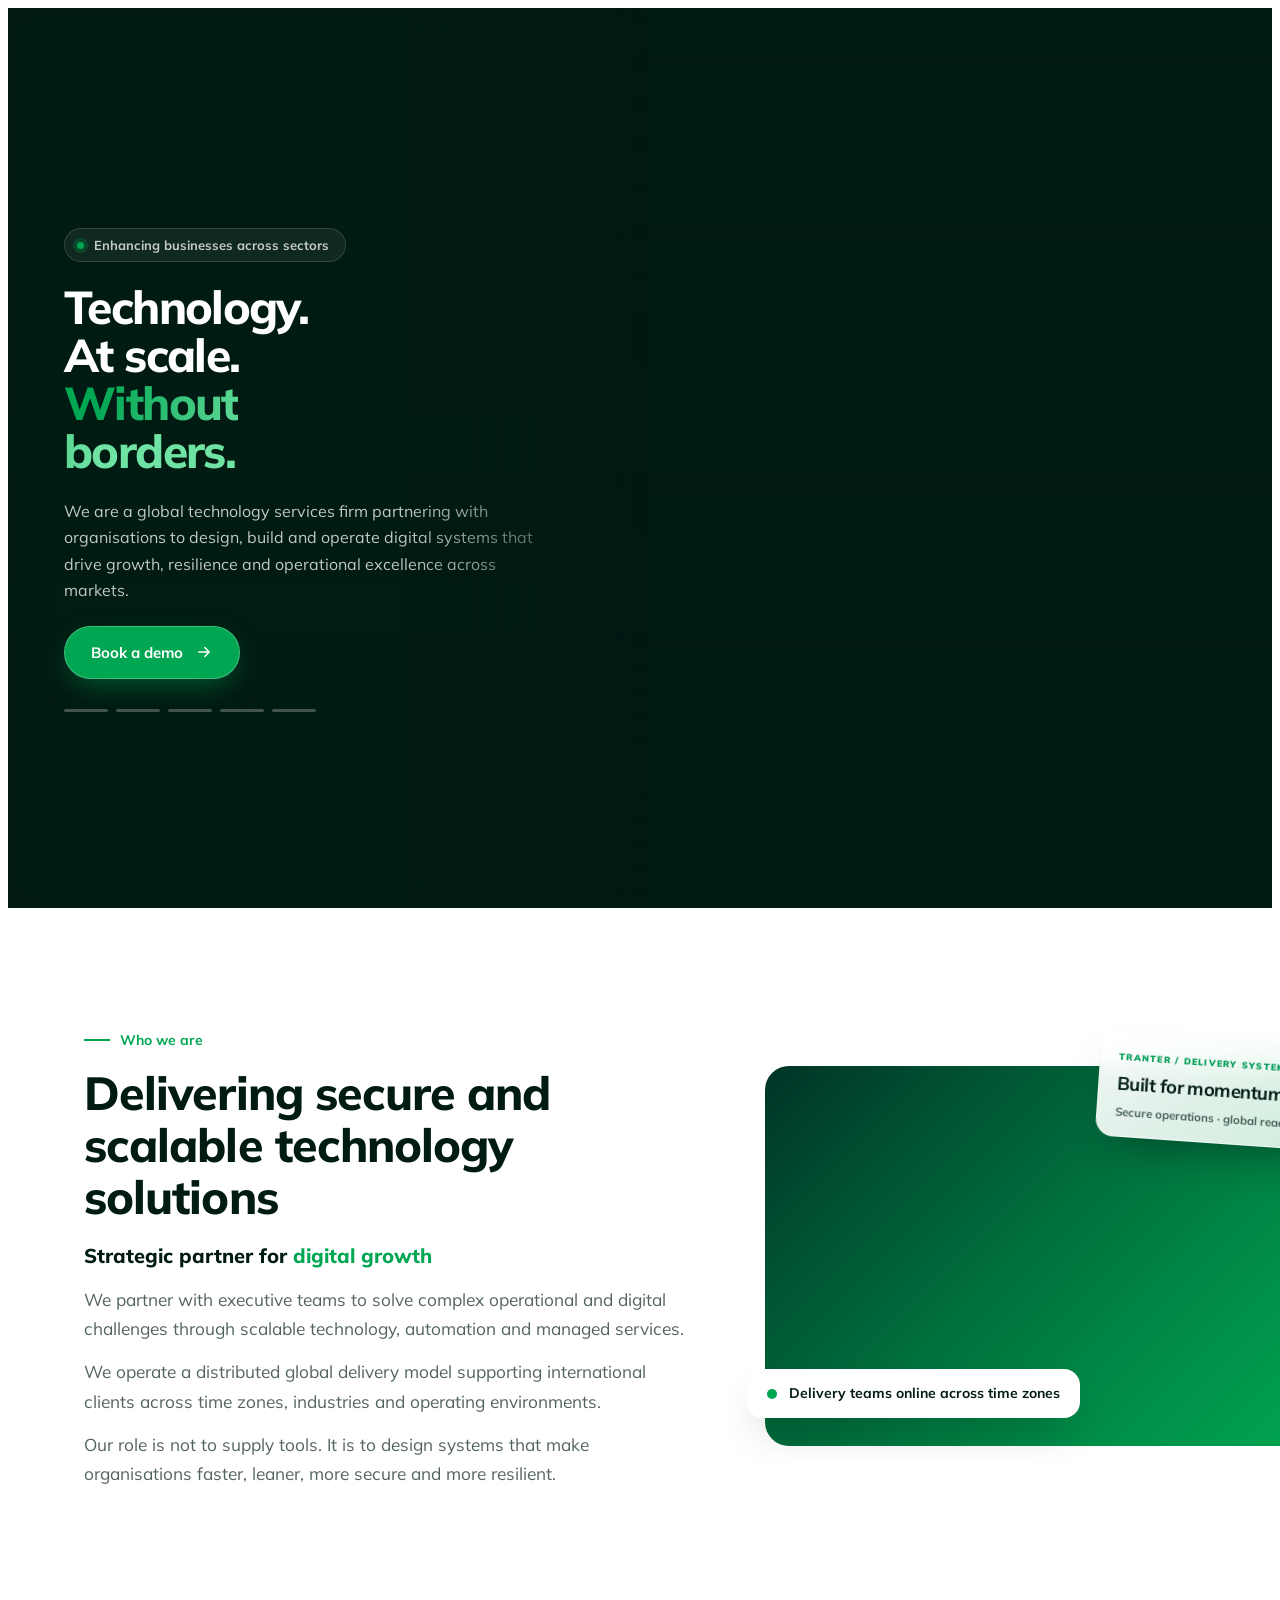
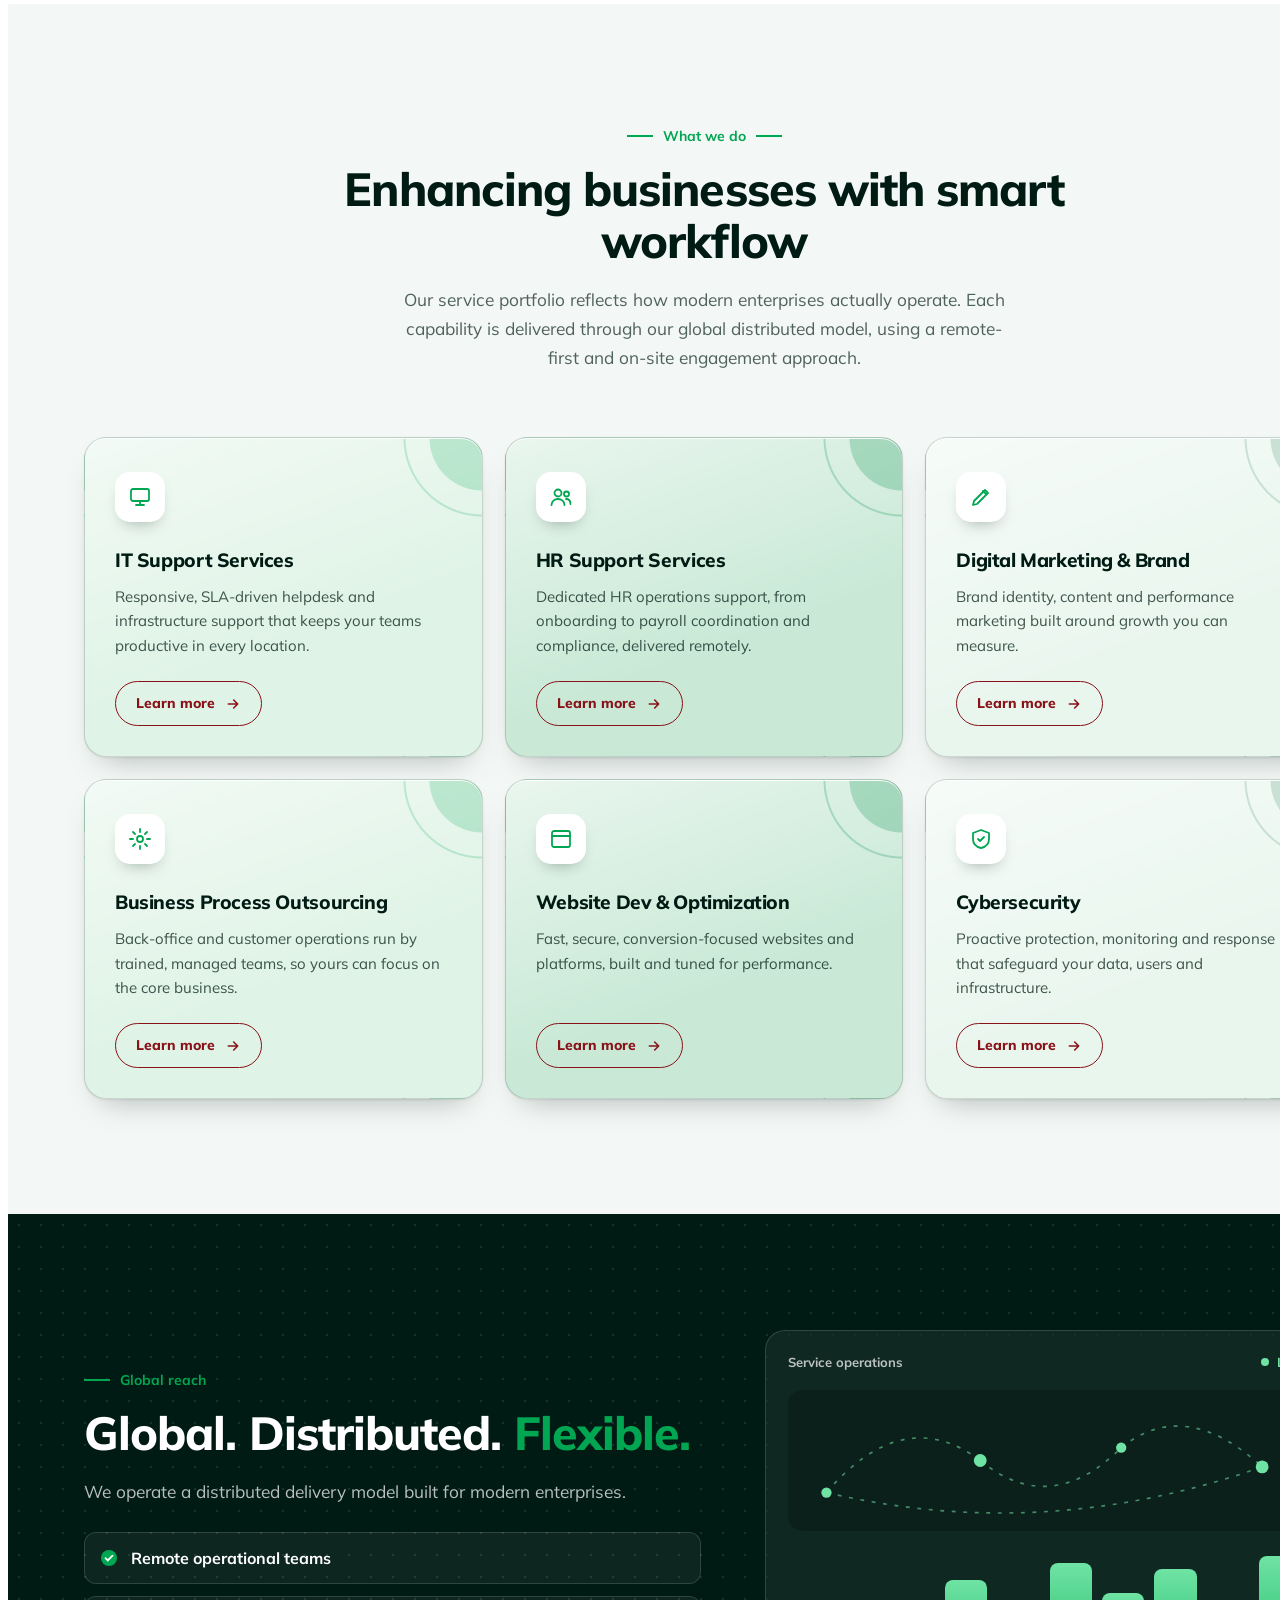
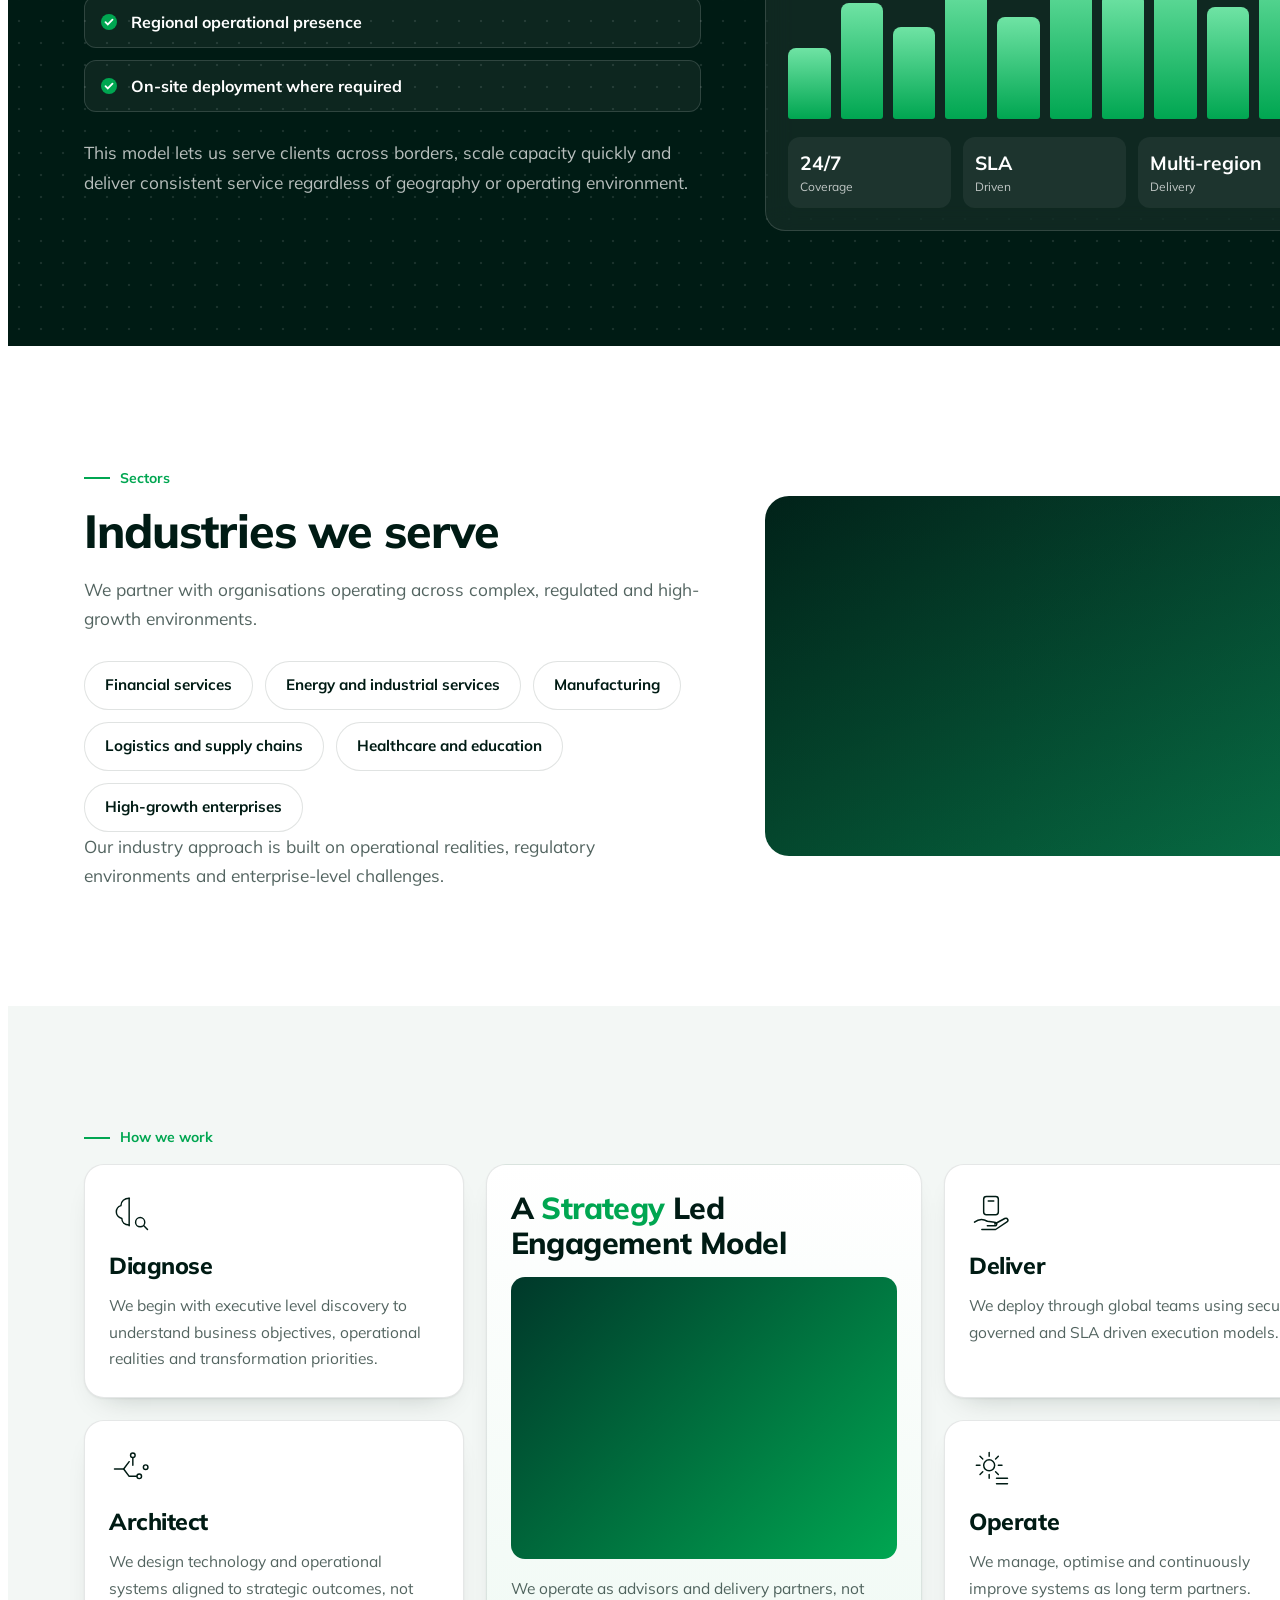
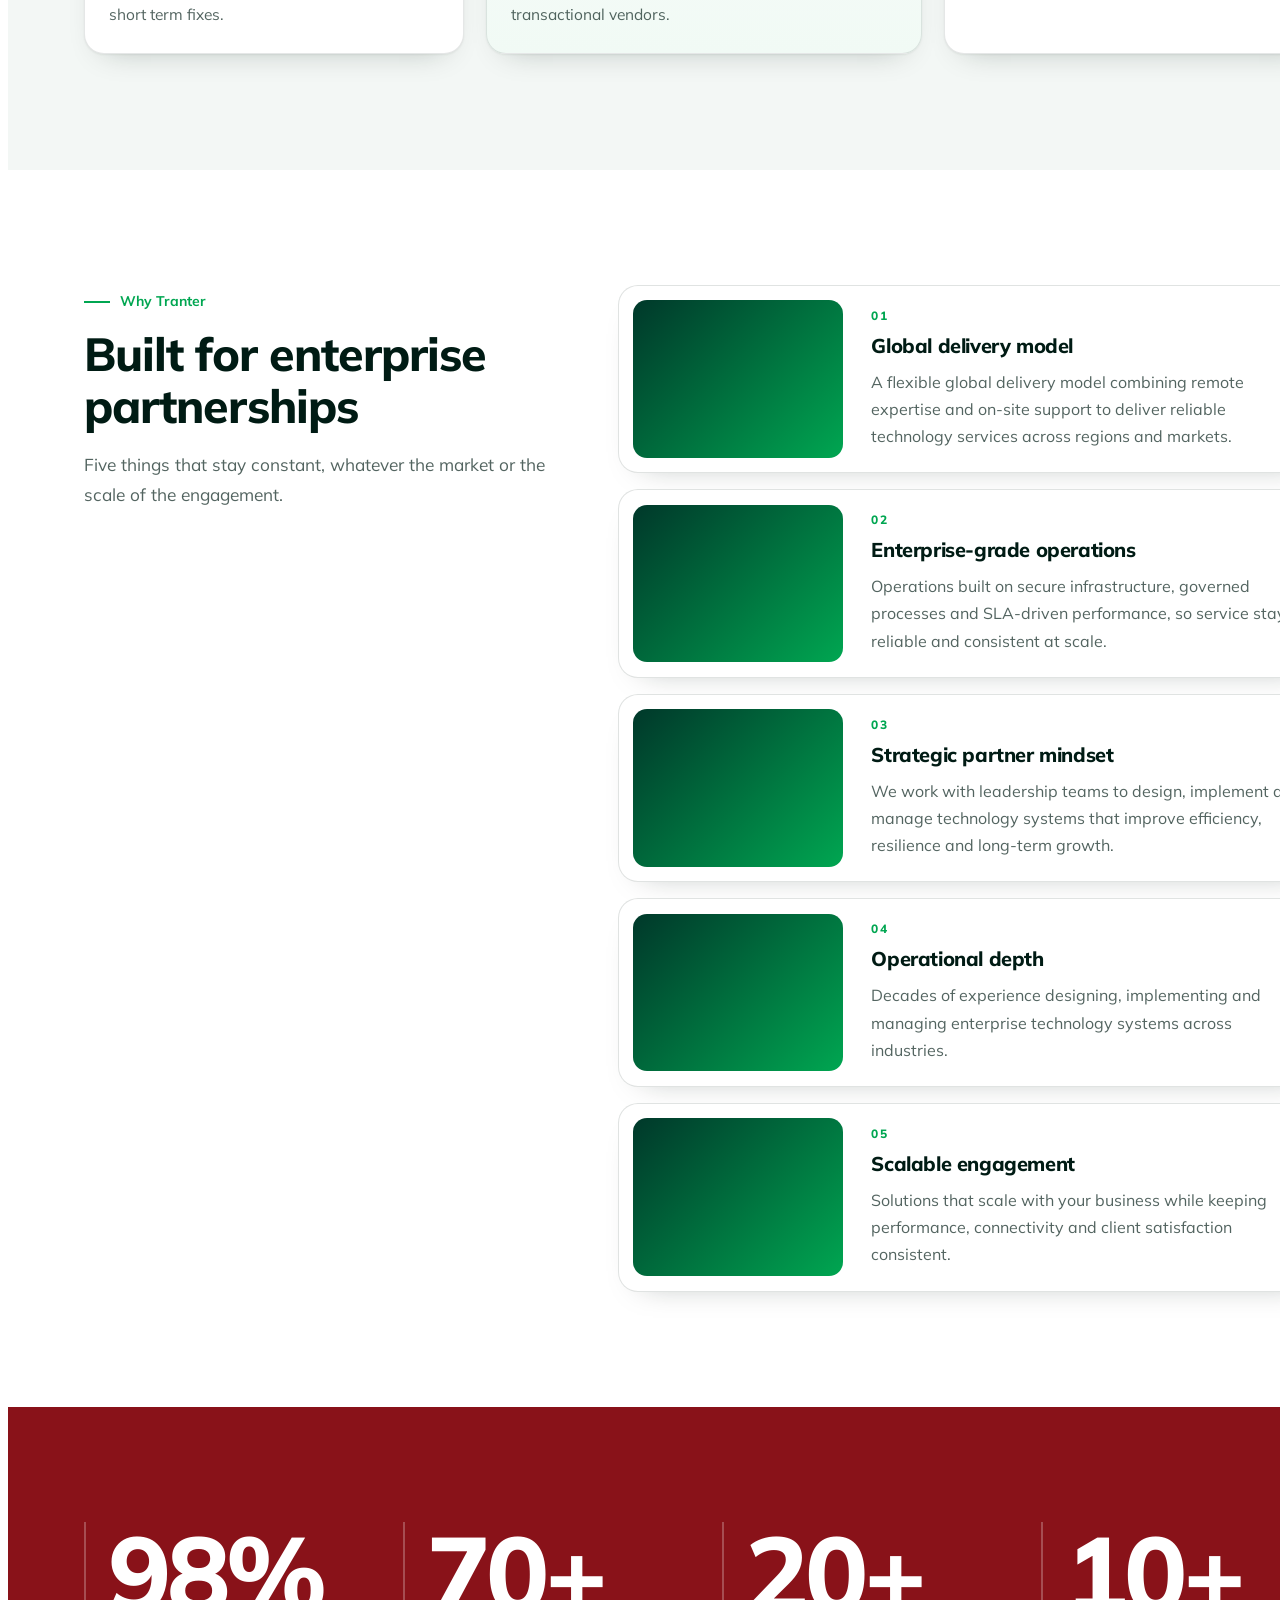
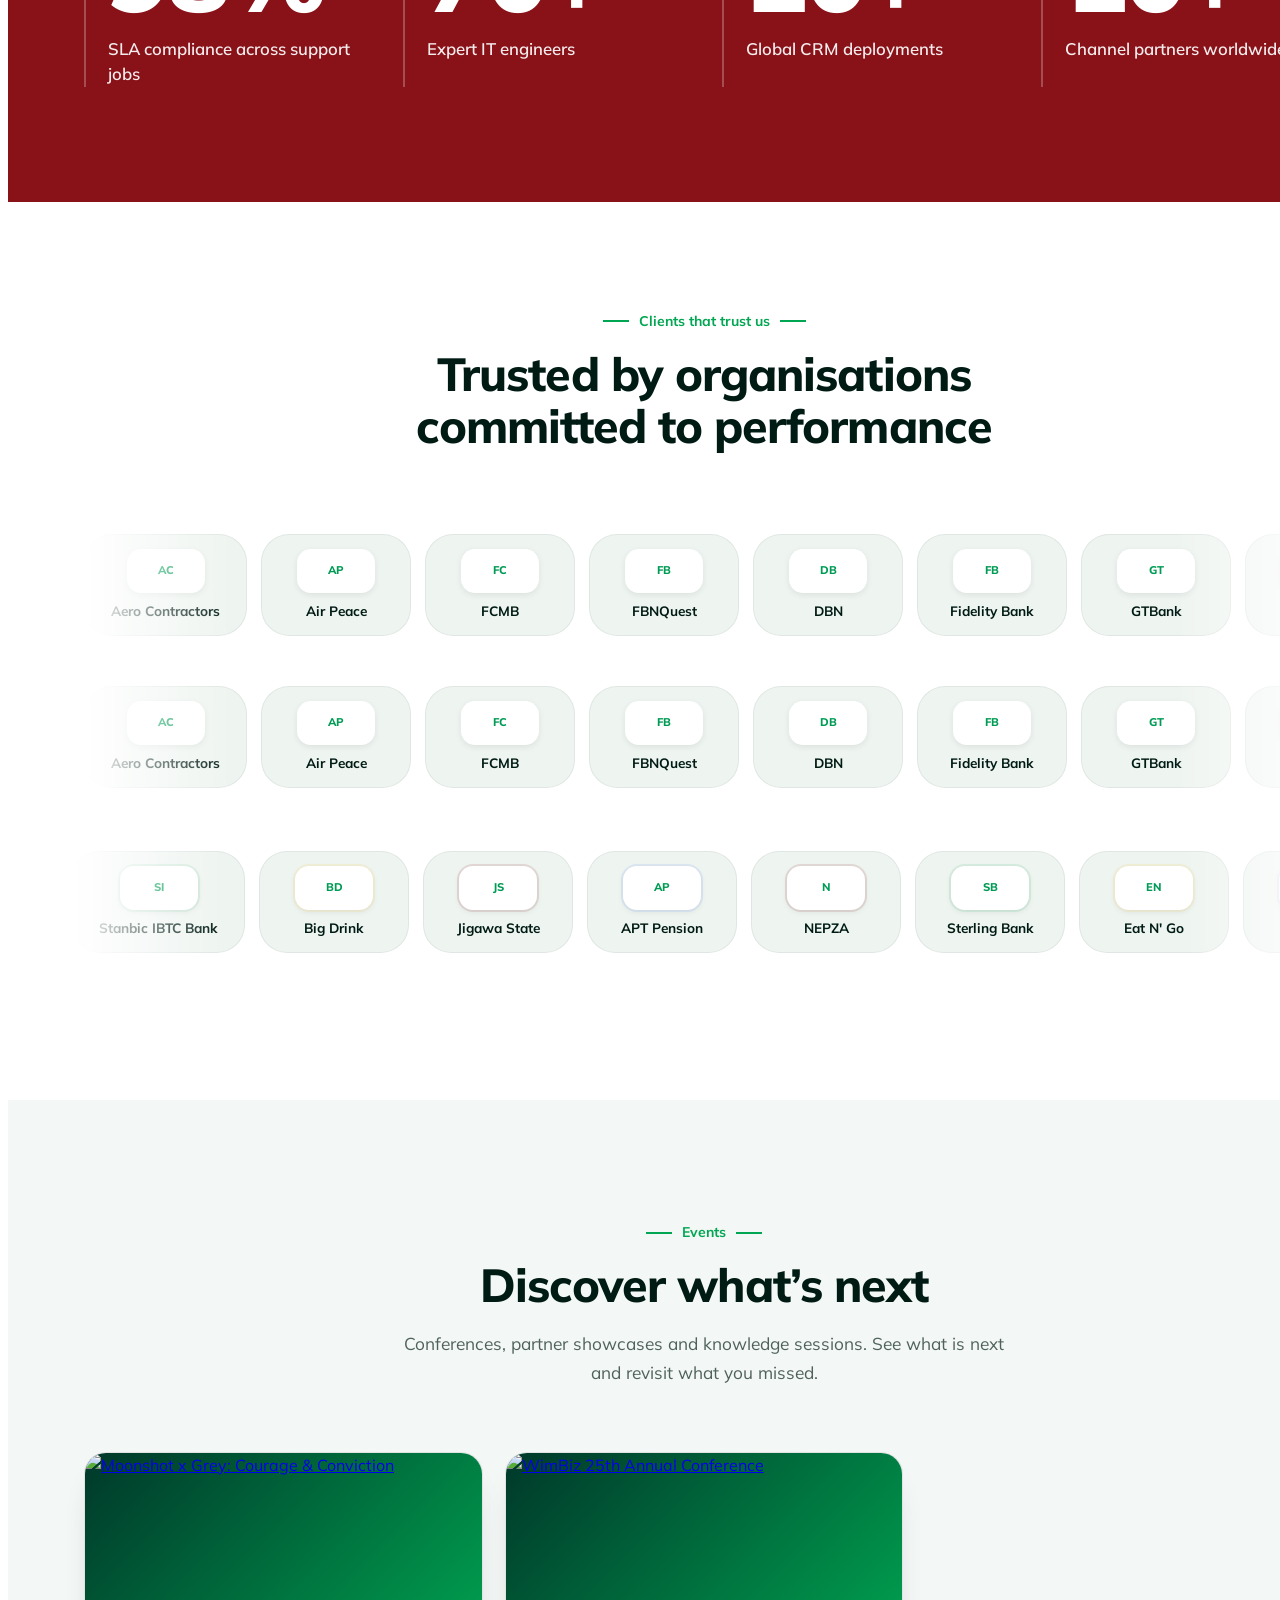
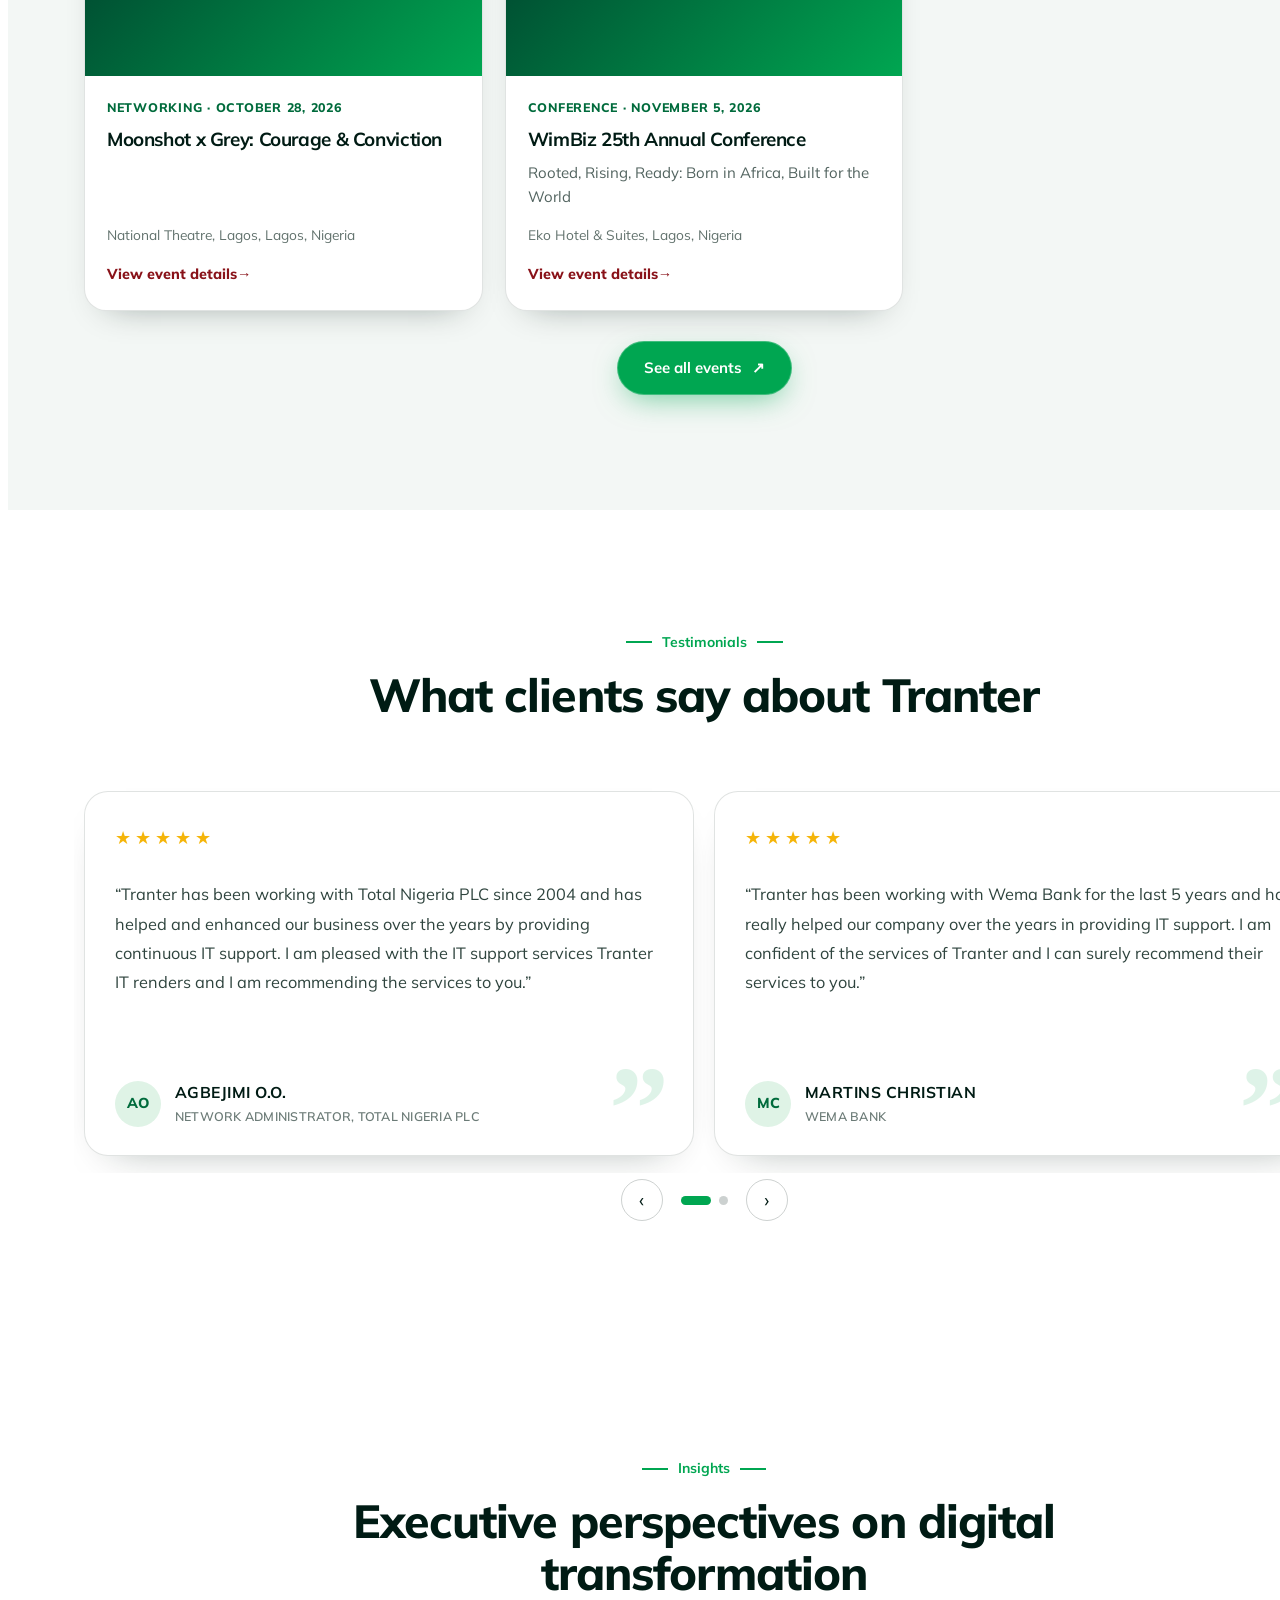
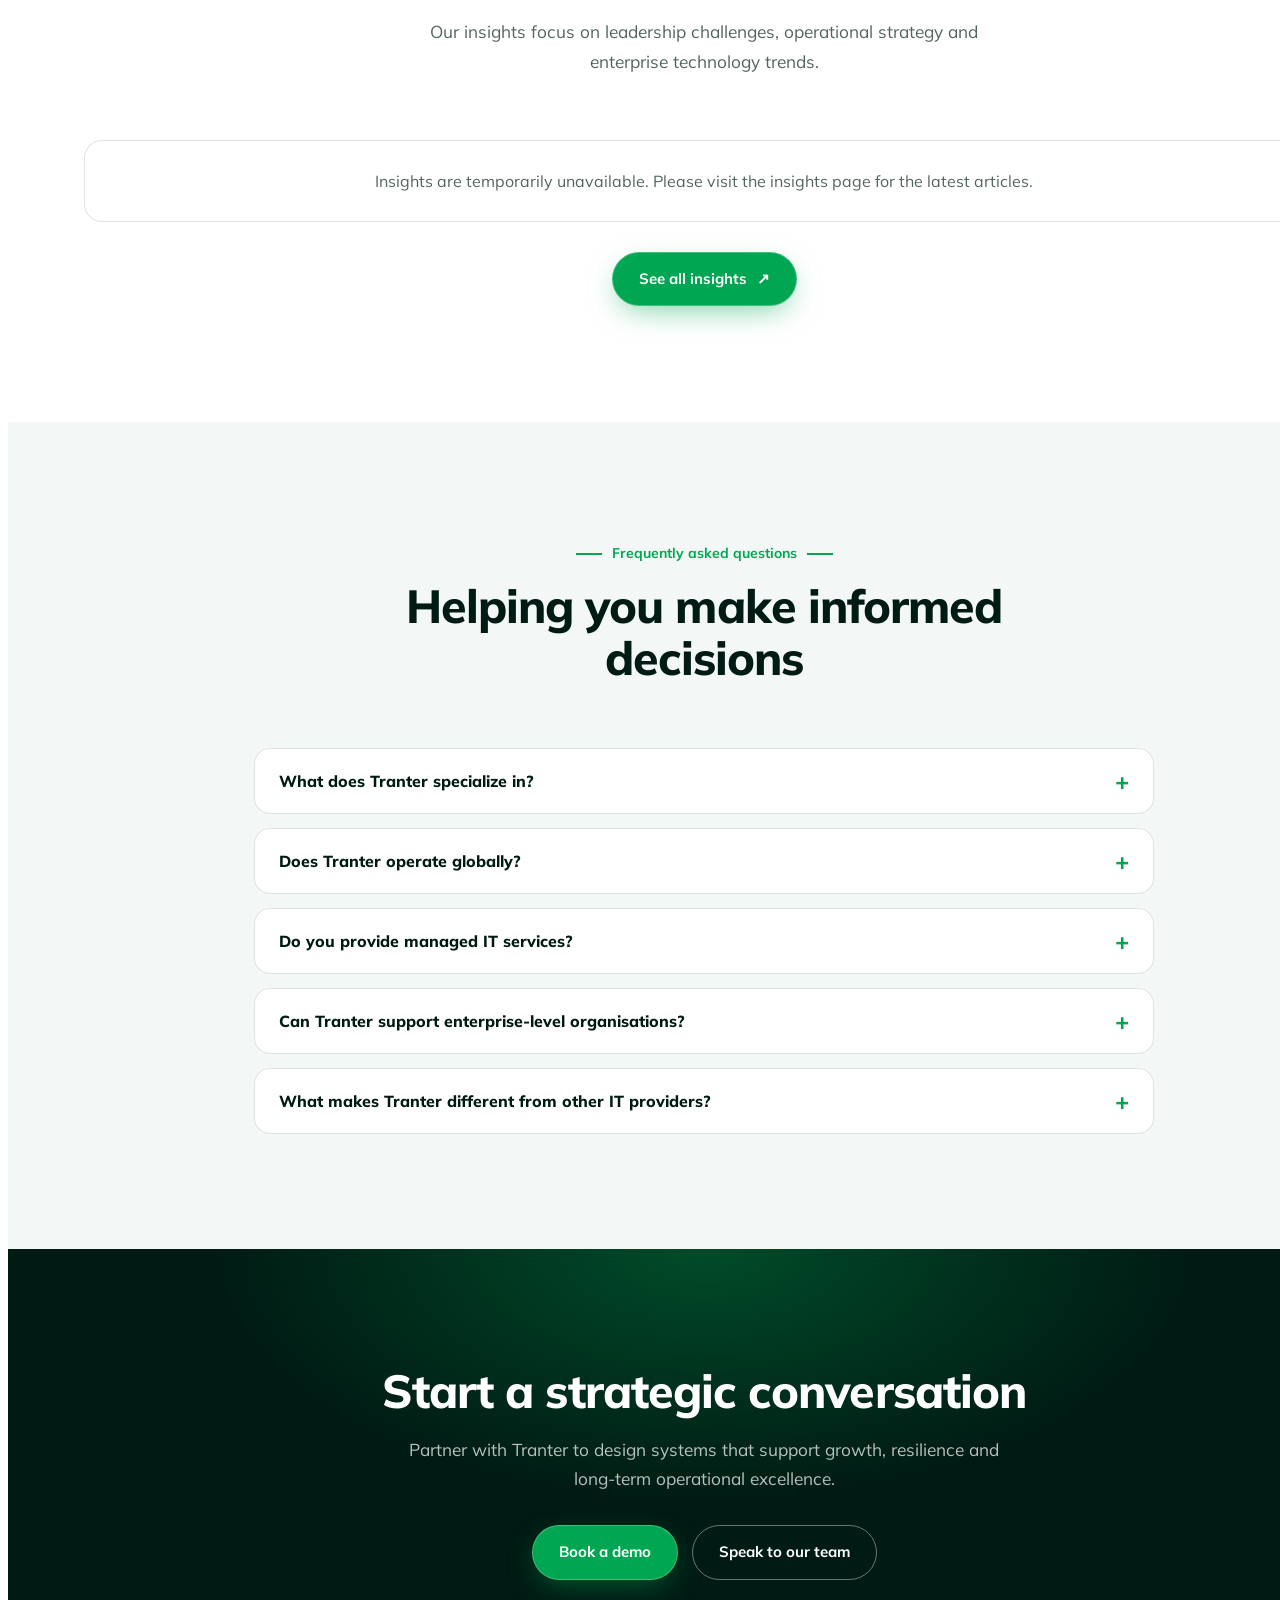
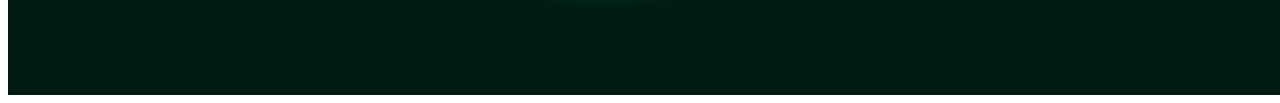
==== tranter-homepage-shortcode-ready.html @ fe4c95f9 "Prepare homepage for Home Feed shortcode widget" ====
<!DOCTYPE html>

<html data-tranter-market="global" lang="en">
<head>
<meta charset="utf-8"/>
<meta content="width=device-width, initial-scale=1" name="viewport"/>
<title>Tranter IT - Home</title>
<link href="https://fonts.googleapis.com" rel="preconnect"/>
<link crossorigin="" href="https://fonts.gstatic.com" rel="preconnect"/>
<link href="https://fonts.googleapis.com/css2?family=Mulish:wght@400;600;700;800&amp;display=swap" rel="stylesheet"/>
</head>
<body>
<!-- Optimized homepage: Global Reach retained; sample Updates and Platforms removed for focus. -->
<!-- ===== Foundation (CSS + JS) ===== -->
<!-- Tranter IT — foundation: tokens, fade-in-up, regional gating, interactions. Keep this widget at the top of the page. -->
<div aria-hidden="true" class="tit-progress"></div>
<style>
.tit-s{--g:#00A651;--gd:#009b55;--w:#891219;--ink:#001b14;--mist:#f3f7f5;--line:rgba(0,27,20,.12);--mute:rgba(0,27,20,.68);position:relative;width:100%;padding:clamp(64px,9vw,120px) clamp(20px,5vw,72px);font-family:'Mulish',-apple-system,BlinkMacSystemFont,sans-serif;color:var(--ink);overflow:hidden;line-height:1.5}
.tit-s *,.tit-s *::before,.tit-s *::after{box-sizing:border-box}
.tit-s h2,.tit-s h3,.tit-s p{font-family:inherit!important;margin:0}
.tit-s h2,.tit-s h3{color:inherit!important;letter-spacing:-.02em}
.tit-in{max-width:1240px;margin:0 auto}
.tit-s--mist{background:var(--mist)}
.tit-s--ink{background:var(--ink);color:#fff;--mute:rgba(255,255,255,.72);--line:rgba(255,255,255,.14)}
.tit-s--wine{background:var(--w);color:#fff;--line:rgba(255,255,255,.25)}
.tit-eyebrow{display:inline-flex;align-items:center;gap:10px;margin-bottom:16px!important;font-size:14px;font-weight:700;color:var(--g)}
.tit-eyebrow::before{content:'';width:26px;height:2px;background:currentColor}
.tit-h2{font-weight:800;font-size:clamp(1.8rem,2.6vw + .9rem,2.9rem);line-height:1.12;margin-bottom:18px!important;max-width:760px}
.tit-h2 em{font-style:normal;color:var(--g)}
.tit-lead{max-width:620px;font-size:clamp(.96rem,.3vw + .9rem,1.08rem);line-height:1.7;color:var(--mute)}
.tit-center{text-align:center}.tit-center .tit-h2,.tit-center .tit-lead{margin-left:auto;margin-right:auto}
.tit-center .tit-eyebrow::after{content:'';width:26px;height:2px;background:currentColor}
.tit-head{margin-bottom:clamp(36px,5vw,64px)}
.tit-btn{display:inline-flex;align-items:center;gap:10px;padding:15px 26px;border-radius:999px;font-weight:700;font-size:15px;text-decoration:none!important;color:#fff!important;background:var(--g);border:1px solid rgba(255,255,255,.25);box-shadow:0 10px 30px -8px rgba(0,166,81,.55);transition:translate .25s,box-shadow .25s,background .25s}
.tit-btn:hover{translate:0 -2px;background:var(--gd);box-shadow:0 14px 34px -6px rgba(0,166,81,.65)}
.tit-btn--ghost{background:transparent;box-shadow:none;border-color:rgba(255,255,255,.4)}
.tit-btn--ghost:hover{background:rgba(255,255,255,.1);box-shadow:none}
.tit-btn:focus-visible,.tit-link:focus-visible,.tit-faq summary:focus-visible{outline:3px solid #6fe3a4;outline-offset:3px}
.tit-link{display:inline-flex;gap:8px;margin-top:18px;font-size:14px;font-weight:700;color:var(--g)!important;text-decoration:none!important}
.tit-link::after{content:'\2192';transition:translate .25s}.tit-link:hover::after{translate:5px 0}
/* ---- entrance: fade in up ---- */
@keyframes titUp{from{opacity:0;transform:translateY(32px)}to{opacity:1;transform:none}}
@supports (animation-timeline:view()){[data-reveal]{animation:titUp linear both;animation-timeline:view();animation-range:entry calc(var(--i,0)*6%) entry calc(38% + var(--i,0)*6%)}}
.tit-js-reveal [data-reveal]:not(.is-in){opacity:0;transform:translateY(32px)}
[data-reveal].is-in{opacity:1;transform:none;transition:opacity .8s cubic-bezier(.22,1,.36,1) calc(var(--i,0)*90ms),transform .8s cubic-bezier(.22,1,.36,1) calc(var(--i,0)*90ms)}
.tit-progress{display:none;position:fixed;top:0;left:0;width:100%;height:3px;background:#00A651;transform-origin:0 50%;transform:scaleX(0);z-index:99999}
@keyframes titProg{to{transform:scaleX(1)}}
@supports (animation-timeline:scroll()){.tit-progress{display:block;animation:titProg linear both;animation-timeline:scroll(root)}}
/* ---- regional gating (Global is the default; NG-only content never paints for Global) ---- */
html:not([data-tranter-market="ng"]) [data-tranter-region~="ng"]:not([data-tranter-region~="global"]):not([data-tranter-region~="all"]){display:none!important}
html[data-tranter-market="ng"] [data-tranter-region~="global"]:not([data-tranter-region~="ng"]):not([data-tranter-region~="all"]){display:none!important}
/* ---- who we are ---- */
.tit-split{display:grid;gap:clamp(32px,5vw,72px);grid-template-columns:1.05fr .95fr;align-items:center}
.tit-split p+p{margin-top:14px!important}
.tit-sub{font-size:1.25rem;font-weight:800;margin-bottom:14px!important}.tit-sub em{font-style:normal;color:var(--g)}
.tit-visual{position:relative;min-height:380px;border-radius:24px;background:linear-gradient(135deg,rgba(0,27,20,.15),rgba(0,166,81,.35)),url('https://tranter-it.com/wp-content/uploads/2026/03/multiethnic-leaders-greeting-each-other-city-scaled.jpg') center/cover,linear-gradient(135deg,#00382a,#00A651)}
.tit-badge{position:absolute;left:-18px;bottom:28px;display:flex;align-items:center;gap:12px;padding:14px 20px;background:#fff;color:var(--ink);border-radius:16px;box-shadow:0 20px 40px -16px rgba(0,27,20,.4);font-size:14px;font-weight:700}
.tit-badge i{width:10px;height:10px;border-radius:50%;background:var(--g);box-shadow:0 0 0 0 rgba(0,166,81,.6);animation:titPulse 2s infinite}.tit-visual__float{position:absolute;z-index:2;top:-28px;right:-24px;width:min(250px,62%);padding:18px 18px 16px;border:1px solid rgba(255,255,255,.5);border-radius:18px;background:linear-gradient(145deg,rgba(255,255,255,.94),rgba(235,250,241,.88));color:var(--ink);box-shadow:0 24px 45px -22px rgba(0,27,20,.55);transform:rotate(4deg);backdrop-filter:blur(12px)}.tit-visual__float span{display:block;margin-bottom:10px;color:var(--gd);font-size:9px;font-weight:900;letter-spacing:.14em}.tit-visual__float b{display:block;font-size:1.15rem;line-height:1.12;letter-spacing:-.03em}.tit-visual__float small{display:block;margin-top:10px;color:var(--mute);font-size:.72rem;font-weight:700;line-height:1.4}@media(max-width:900px){.tit-visual__float{top:-16px;right:12px;width:210px}.tit-badge{bottom:18px}}
@keyframes titPulse{70%{box-shadow:0 0 0 12px rgba(0,166,81,0)}100%{box-shadow:0 0 0 0 rgba(0,166,81,0)}}
/* ---- services ---- */
.tit-grid{display:grid;gap:22px;grid-template-columns:repeat(auto-fit,minmax(290px,1fr))}
/* services cards v2 */
.tit-card{--t:#dff3e6;--d:rgba(0,166,81,.2);position:relative;isolation:isolate;display:flex;flex-direction:column;align-items:flex-start;padding:34px 30px 30px;background:radial-gradient(circle at 100% 0,var(--d) 0 52px,transparent 53px),radial-gradient(circle at 100% 0,transparent 0 76px,var(--d) 77px 78px,transparent 79px),linear-gradient(160deg,rgba(255,255,255,.6),rgba(255,255,255,0) 62%),var(--t);border:1px solid rgba(0,27,20,.16);border-radius:22px;overflow:hidden;box-shadow:inset 0 1px 0 rgba(255,255,255,.9),0 1px 2px rgba(0,27,20,.08),0 16px 32px -18px rgba(0,27,20,.35);transition:translate .35s cubic-bezier(.2,.8,.2,1),box-shadow .35s,border-color .35s}
.tit-card::before{content:'';position:absolute;inset:0;z-index:0;background:radial-gradient(420px circle at var(--mx,50%) var(--my,0%),rgba(0,107,60,.22),transparent 55%);opacity:0;transition:opacity .35s;pointer-events:none}
.tit-card::after{content:'';position:absolute;inset:0;z-index:2;border-radius:inherit;padding:1.5px;background:radial-gradient(240px circle at var(--mx,50%) var(--my,0%),#006b3c,transparent 65%);-webkit-mask:linear-gradient(#000 0 0) content-box,linear-gradient(#000 0 0);-webkit-mask-composite:xor;mask-composite:exclude;opacity:0;transition:opacity .35s;pointer-events:none}
.tit-card>*{position:relative;z-index:1}
.tit-card:hover{translate:0 -6px;border-color:rgba(0,107,60,.4);box-shadow:inset 0 1px 0 rgba(255,255,255,.9),0 28px 50px -22px rgba(0,80,45,.5)}
.tit-card:hover::before,.tit-card:hover::after{opacity:1}
.tit-ico{display:grid;place-items:center;width:50px;height:50px;margin-bottom:24px;border-radius:15px;background:#fff;color:var(--g);box-shadow:0 8px 16px -8px rgba(0,27,20,.35);transition:background .3s,color .3s,rotate .3s}
.tit-card:hover .tit-ico{background:#006b3c;color:#fff;rotate:-6deg}
.tit-ico svg{width:24px;height:24px;fill:none;stroke:currentColor;stroke-width:1.8;stroke-linecap:round;stroke-linejoin:round}
.tit-card h3{font-size:1.2rem;font-weight:800;margin-bottom:10px!important}
.tit-card p{font-size:.94rem;line-height:1.65;color:rgba(0,27,20,.74)}

@media(min-width:900px){#services .tit-grid{grid-template-columns:repeat(3,1fr)}html[data-tranter-market="ng"] #services .tit-card:last-child{grid-column:1/-1;flex-direction:row;flex-wrap:wrap;align-items:center;gap:6px 28px}html[data-tranter-market="ng"] #services .tit-card:last-child .tit-ico{margin:0}html[data-tranter-market="ng"] #services .tit-card:last-child p{flex:1 1 320px}html[data-tranter-market="ng"] #services .tit-card:last-child .tit-link{margin:0}}
/* ---- global ---- */
.tit-world{background:radial-gradient(circle,rgba(255,255,255,.1) 1.2px,transparent 1.6px) 0 0/22px 22px,var(--ink)}
.tit-ticks{list-style:none;margin:26px 0!important;padding:0!important;display:grid;gap:12px}
.tit-ticks li{position:relative;padding-left:30px!important;font-weight:700;margin:0!important}
.tit-ticks li::before{content:'';position:absolute;left:0;top:5px;width:16px;height:16px;border-radius:50%;background:var(--g) url("data:image/svg+xml,%3Csvg xmlns='http://www.w3.org/2000/svg' viewBox='0 0 16 16'%3E%3Cpath d='M4.5 8.2l2.3 2.3 4.7-4.8' fill='none' stroke='white' stroke-width='1.8' stroke-linecap='round'/%3E%3C/svg%3E") center/100%}
.tit-dash{padding:22px;border-radius:20px;background:rgba(255,255,255,.06);border:1px solid var(--line);backdrop-filter:blur(14px)}
.tit-dash-top{display:flex;justify-content:space-between;align-items:center;margin-bottom:18px;font-size:13px;font-weight:700;color:var(--mute)}
.tit-live{display:inline-flex;align-items:center;gap:8px;color:#6fe3a4}.tit-live i{width:8px;height:8px;border-radius:50%;background:#6fe3a4;animation:titPulse 2s infinite}
.tit-bars{display:flex;align-items:flex-end;gap:10px;height:170px}
.tit-bars i{flex:1;height:var(--h);border-radius:8px 8px 3px 3px;background:linear-gradient(180deg,#6fe3a4,var(--g));transform-origin:bottom;animation:titBar 3.6s ease-in-out infinite alternate;animation-delay:calc(var(--k)*.18s)}
@keyframes titBar{from{transform:scaleY(.82)}to{transform:scaleY(1)}}
.tit-kpis{display:grid;grid-template-columns:repeat(3,1fr);gap:12px;margin-top:18px}
.tit-kpis div{padding:12px;border-radius:12px;background:rgba(255,255,255,.06);font-size:12px;color:var(--mute)}.tit-kpis b{display:block;font-size:1.2rem;color:#fff}
/* ---- industries ---- */
.tit-chips{display:flex;flex-wrap:wrap;gap:12px;margin-top:28px}
.tit-chip{padding:12px 20px;border:1px solid var(--line);border-radius:999px;background:#fff;font-weight:700;font-size:.95rem;transition:background .25s,color .25s,border-color .25s,translate .25s}
.tit-chip:hover{background:var(--ink);color:#fff;border-color:var(--ink);translate:0 -3px}
.tit-photo{min-height:360px;border-radius:24px;background:linear-gradient(160deg,rgba(0,27,20,.35),rgba(0,166,81,.25)),url('https://tranter-it.com/wp-content/uploads/2026/02/highrise-building.jpeg') center/cover,linear-gradient(135deg,#02261c,#0a5a40)}
/* ---- how we work (a real sequence) ---- */
/* ---- why tranter ---- */
.tit-why{display:grid;gap:clamp(32px,5vw,72px);grid-template-columns:.8fr 1.2fr;align-items:start}
.tit-sticky{position:sticky;top:110px}
#why-tranter{overflow:visible}
#why-tranter .tit-sticky{align-self:start}
/* ---- stats ---- */
.tit-stats{display:grid;gap:28px;grid-template-columns:repeat(auto-fit,minmax(200px,1fr))}
.tit-stat{padding-left:22px;border-left:2px solid var(--line)}
/* ---- partners + logos ---- */
.tit-marq{overflow:hidden;-webkit-mask-image:linear-gradient(90deg,transparent,#000 12%,#000 88%,transparent);mask-image:linear-gradient(90deg,transparent,#000 12%,#000 88%,transparent)}
.tit-track{display:flex;gap:20px;width:max-content;animation:titMarq 44s linear infinite}
.tit-marq:hover .tit-track{animation-play-state:paused}
@keyframes titMarq{to{transform:translateX(-50%)}}
.tit-logo{display:grid;place-items:center;width:190px;height:84px;border:1px dashed var(--line);border-radius:14px;font-weight:700;font-size:.85rem;color:var(--mute);background:#fff}
/* ---- testimonials ---- */
.tit-snap{display:grid;grid-auto-flow:column;grid-auto-columns:min(440px,86%);gap:22px;overflow-x:auto;scroll-snap-type:x mandatory;padding:6px 2px 22px;scrollbar-width:thin}
.tit-quote{scroll-snap-align:start;padding:32px;background:#fff;border:1px solid var(--line);border-radius:20px;transition:translate .35s,box-shadow .35s}
.tit-quote:hover{translate:0 -5px;box-shadow:0 24px 48px -24px rgba(0,27,20,.3)}
.tit-stars{color:#f5a623;letter-spacing:3px;margin-bottom:14px}
.tit-quote p{line-height:1.7;color:var(--mute)}.tit-quote footer{margin-top:20px;font-weight:800}.tit-quote footer small{display:block;font-weight:600;color:var(--mute)}
/* ---- insights ---- */
.tit-post{display:flex;flex-direction:column;border:1px solid var(--line);border-radius:20px;overflow:hidden;background:#fff;text-decoration:none!important;color:inherit!important;transition:translate .35s,box-shadow .35s}
.tit-post:hover{translate:0 -6px;box-shadow:0 24px 48px -24px rgba(0,27,20,.3)}
.tit-cover{aspect-ratio:16/9;background:linear-gradient(135deg,#02261c,var(--g));transition:scale .6s}
.tit-post:hover .tit-cover{scale:1.05}.tit-cover-w{overflow:hidden}
.tit-post div.tit-body{padding:22px 24px 26px}.tit-post h3{font-size:1.08rem;font-weight:800;line-height:1.35;margin-bottom:10px!important}.tit-post time{font-size:.85rem;color:var(--mute)}
/* ---- faq ---- */
.tit-faq{display:grid;gap:14px;max-width:900px;margin:0 auto}
.tit-faq details{border:1px solid var(--line);border-radius:16px;background:#fff;transition:border-color .25s,box-shadow .25s}
.tit-faq details[open]{border-color:rgba(0,166,81,.5);box-shadow:0 16px 32px -20px rgba(0,27,20,.3)}
.tit-faq summary{display:flex;justify-content:space-between;gap:16px;align-items:center;padding:20px 24px;cursor:pointer;font-weight:800;list-style:none}
.tit-faq summary::-webkit-details-marker{display:none}
.tit-faq summary::after{content:'+';font-size:1.5rem;line-height:1;color:var(--g);transition:rotate .3s}
.tit-faq details[open] summary::after{rotate:45deg}
.tit-faq details>div{padding:0 24px 22px;color:var(--mute);line-height:1.7;animation:titUp .4s ease both}
/* ---- hero: video + 4 product image slides, CSS-only timing (no JS to defer) ---- */
.tit-hero{--g:#00A651;--gd:#009b55;--ink:#001b14;--mist:rgba(255,255,255,.76);position:relative;isolation:isolate;width:100%;min-height:100vh;min-height:100svh;overflow:hidden;background:var(--ink);color:#fff;font-family:'Mulish',-apple-system,BlinkMacSystemFont,sans-serif}
.tit-hero *,.tit-hero *::before,.tit-hero *::after{box-sizing:border-box}
.tit-hero h1,.tit-hero h2,.tit-hero p{font-family:inherit!important;margin:0}
.tit-hero__media{position:absolute;inset:0;z-index:0;animation:titMedia 1.4s cubic-bezier(.22,1,.36,1) .1s both}
@keyframes titMedia{from{filter:blur(12px);transform:scale(1.1)}to{filter:blur(0);transform:none}}
.tit-hero__video,.tit-hero__slide{position:absolute!important;inset:0!important;width:100%!important;height:100%!important;max-width:none!important;object-fit:cover!important;background-position:center;background-size:cover}
.tit-hero__slide{z-index:2;opacity:0;animation:titSlide 45s linear infinite;animation-delay:var(--d,0s)}
@keyframes titSlide{0%{opacity:0;scale:1.07}4%{opacity:1}22%{opacity:1}25%{opacity:0;scale:1}100%{opacity:0}}
.tit-hero__media::after{content:'';position:absolute;inset:0;z-index:5;pointer-events:none;background:linear-gradient(180deg,rgba(0,27,20,.35),rgba(0,27,20,.08) 35%,rgba(0,27,20,.15) 70%,rgba(0,27,20,.55))}
.tit-hero__intro{position:absolute;inset:0;z-index:20;background:var(--ink);pointer-events:none;clip-path:inset(0);animation:titCurtain 1s cubic-bezier(.76,0,.24,1) .3s forwards}
@keyframes titCurtain{to{clip-path:inset(0 0 100% 0)}}
.tit-hero__intro::after{content:'';position:absolute;left:0;right:0;bottom:0;height:2px;background:linear-gradient(90deg,transparent,var(--g) 40%,#6fe3a4 60%,transparent);box-shadow:0 0 20px 2px rgba(0,166,81,.7);animation:titOut .35s ease .85s forwards}
@keyframes titOut{to{opacity:0}}
.tit-hero__panel{position:relative;z-index:4;display:flex;flex-direction:column;justify-content:center;gap:22px;width:100%;max-width:640px;min-height:100vh;min-height:100svh;padding:120px 56px 96px;background:rgba(0,27,20,.42);backdrop-filter:blur(22px) saturate(140%);-webkit-backdrop-filter:blur(22px) saturate(140%);border-right:1px solid rgba(255,255,255,.08);-webkit-mask-image:linear-gradient(90deg,#000 62%,transparent);mask-image:linear-gradient(90deg,#000 62%,transparent)}
.tit-hero__stack{display:grid}
.tit-hero__copy{grid-area:1/1;display:flex;flex-direction:column;gap:22px;align-items:flex-start}
.tit-hero--slides .tit-hero__copy{opacity:0;visibility:hidden;animation:titCopy 45s linear infinite;animation-delay:var(--d,0s)}
.tit-hero--slides .tit-hero__copy--0{opacity:1;visibility:visible;animation-name:titCopy0}
@keyframes titCopy{0%{opacity:0;visibility:hidden;translate:0 16px}4%,22%{opacity:1;visibility:visible;translate:0 0}25%,100%{opacity:0;visibility:hidden}}
@keyframes titCopy0{0%,22%{opacity:1;visibility:visible}25%,98%{opacity:0;visibility:hidden}100%{opacity:1;visibility:visible}}
.tit-hero__eyebrow{display:inline-flex;align-items:center;gap:10px;padding:8px 16px 8px 12px;font-size:13px;font-weight:700;color:var(--mist);background:rgba(255,255,255,.06);border:1px solid rgba(255,255,255,.14);border-radius:999px}
.tit-hero__eyebrow i{width:7px;height:7px;border-radius:50%;background:var(--g);box-shadow:0 0 0 4px rgba(0,166,81,.25)}
.tit-hero__heading{font-weight:800;font-size:clamp(2.2rem,3.8vw + 1rem,4rem);line-height:1.06;letter-spacing:-.02em;color:#fff!important}
.tit-hero__heading span{background:linear-gradient(100deg,var(--g) 10%,#6fe3a4 60%);-webkit-background-clip:text;background-clip:text;color:transparent}.tit-hero__heading{font-family:'Mulish',-apple-system,BlinkMacSystemFont,'Segoe UI',sans-serif;font-size:clamp(1.9rem,2.7vw + .72rem,3.25rem);line-height:1.04;letter-spacing:-.035em;text-wrap:balance;max-width:11ch}
.tit-hero__body{max-width:470px;font-size:clamp(.88rem,.4vw + .8rem,1rem);line-height:1.65;color:var(--mist)}
.tit-hero__body b{color:#6fe3a4}
.tit-hero__cta{display:inline-flex;align-items:center;gap:12px;padding:16px 26px;font-size:15px;font-weight:700;color:#fff!important;text-decoration:none!important;background:var(--g);border:1px solid rgba(255,255,255,.25);border-radius:999px;box-shadow:0 10px 30px -8px rgba(0,166,81,.55);transition:translate .25s,box-shadow .25s,background .25s}
.tit-hero__cta:hover{translate:0 -2px;background:var(--gd);box-shadow:0 14px 34px -6px rgba(0,166,81,.65)}
.tit-hero__cta:focus-visible{outline:3px solid #6fe3a4;outline-offset:3px}
.tit-hero__cta svg{width:18px;height:18px}
.tit-hero__first>*{opacity:0;animation:titHeroIn .85s cubic-bezier(.22,1,.36,1) forwards;animation-delay:calc(.5s + var(--n,0)*.12s)}
@keyframes titHeroIn{from{opacity:0;transform:translateY(20px);filter:blur(6px)}to{opacity:1;transform:none;filter:blur(0)}}
.tit-hero__ind{display:flex;gap:8px;margin-top:8px}
.tit-hero__ind span{position:relative;width:44px;height:3px;border-radius:3px;background:rgba(255,255,255,.25);overflow:hidden}
.tit-hero__ind span::after{content:'';position:absolute;inset:0;background:#6fe3a4;transform-origin:0 50%;transform:scaleX(0);animation:titInd 45s linear infinite;animation-delay:var(--d,0s)}
@keyframes titInd{0%{transform:scaleX(0)}25%{transform:scaleX(1)}25.1%,100%{transform:scaleX(0)}}
@media (max-width:900px){.tit-hero__panel{max-width:100%;padding:100px 24px 56px;justify-content:flex-end;background:linear-gradient(180deg,rgba(0,27,20,.25),rgba(0,27,20,.6) 55%,rgba(0,27,20,.88));-webkit-mask-image:none;mask-image:none;border-right:0}.tit-hero__heading{font-size:clamp(1.55rem,6vw,2rem);line-height:1.06;letter-spacing:-.03em;max-width:12ch}.tit-hero__eyebrow{font-size:11px;padding:6px 12px 6px 9px}.tit-hero__body{max-width:100%}}
@media (prefers-reduced-motion:reduce){.tit-hero__media,.tit-hero__intro{animation:none!important}.tit-hero__intro{display:none}.tit-hero__slide,.tit-hero__ind span::after{animation:none!important}.tit-hero--slides .tit-hero__copy{animation:none!important;opacity:0!important;visibility:hidden!important}.tit-hero--slides .tit-hero__copy--0{opacity:1!important;visibility:visible!important}.tit-hero__first>*{animation:none!important;opacity:1!important;filter:none!important}}
/* ---- cta ---- */
.tit-cta{text-align:center;background:radial-gradient(700px 360px at 50% 0%,rgba(0,166,81,.35),transparent 70%),var(--ink)}
.tit-cta .tit-h2{margin-left:auto;margin-right:auto}.tit-cta .tit-lead{margin:0 auto 32px}
.tit-btns{display:flex;flex-wrap:wrap;justify-content:center;gap:14px}
@media (max-width:900px){.tit-split,.tit-why{grid-template-columns:1fr}#why-tranter{overflow:hidden}.tit-sticky{position:static}.tit-visual{min-height:280px}.tit-badge{left:14px}}
@media (prefers-reduced-motion:reduce){[data-reveal]{animation:none!important;opacity:1!important;transform:none!important}.tit-track,.tit-net path,.tit-net circle,.tit-bars i,.tit-live i,.tit-badge i,.tit-progress{animation:none!important}.tit-card,}

/* ===== v3 ===== */
.tit-card:nth-child(3n+2){--t:#c9e9d6;--d:rgba(0,140,72,.24)}
.tit-card:nth-child(3n){--t:#e9f6ee;--d:rgba(0,95,55,.16)}
/* global reach */
.tit-ticks li{padding:13px 16px 13px 46px!important;border:1px solid var(--line);border-radius:12px;background:rgba(255,255,255,.05);transition:border-color .3s,background .3s}
.tit-ticks li:hover{border-color:#6fe3a4;background:rgba(111,227,164,.08)}
.tit-ticks li::before{left:16px!important;top:50%!important;translate:0 -50%}
.tit-net{display:block;width:100%;height:auto;margin:0 0 18px;border-radius:14px;background:rgba(0,0,0,.18)}
.tit-net path{fill:none;stroke:rgba(111,227,164,.55);stroke-width:1.3;stroke-dasharray:3 6;animation:titDash 6s linear infinite}
.tit-net circle{fill:#6fe3a4;animation:titNode 2.6s ease-in-out infinite;animation-delay:calc(var(--k,0)*.35s)}
@keyframes titDash{to{stroke-dashoffset:-90}}@keyframes titNode{50%{opacity:.35}}
/* how we work (bento, mobile first) */
.tit-bento-grid{display:grid;gap:16px;grid-template-columns:1fr}
.tit-bento{position:relative;isolation:isolate;overflow:hidden;display:flex;flex-direction:column;padding:26px 24px;background:#fff;border:1px solid rgba(0,27,20,.1);border-radius:20px;box-shadow:0 1px 2px rgba(0,27,20,.06),0 14px 30px -20px rgba(0,27,20,.3);transition:translate .35s,box-shadow .35s,border-color .35s}
.tit-bento::before{content:'';position:absolute;inset:0;z-index:0;background:radial-gradient(380px circle at var(--mx,50%) var(--my,0%),rgba(0,166,81,.15),transparent 55%);opacity:0;transition:opacity .35s;pointer-events:none}
.tit-bento>*{position:relative;z-index:1}
.tit-bento:hover{translate:0 -5px;border-color:rgba(0,166,81,.45);box-shadow:0 26px 48px -24px rgba(0,100,60,.4)}
.tit-bento:hover::before{opacity:1}
.tit-bento .ic{width:44px;height:44px;margin-bottom:14px;fill:none;stroke:var(--ink);stroke-width:1.6;stroke-linecap:round;stroke-linejoin:round;transition:stroke .3s,rotate .3s}
.tit-bento:hover .ic{stroke:var(--g);rotate:-5deg}
.tit-bento h3{font-size:1.45rem;font-weight:800;margin-bottom:8px!important}
.tit-bento p{color:var(--mute);line-height:1.7;font-size:.97rem}
.tit-bento--feat{order:-1;background:linear-gradient(180deg,#fff,#f1faf5)}
.tit-bento--feat h2{font-size:clamp(1.5rem,5.6vw,1.9rem);font-weight:800;line-height:1.15;margin-bottom:16px!important}.tit-bento--feat h2 em{font-style:normal;color:var(--g)}
.tit-feat-img{aspect-ratio:3/2;border-radius:14px;margin-bottom:16px;background:url(https://tranter-it.com/wp-content/uploads/2026/02/How-we-work.jpeg) center/cover,linear-gradient(135deg,#00382a,#00A651)}
@media(min-width:600px){.tit-bento-grid{grid-template-columns:1fr 1fr}.tit-bento--feat{grid-column:1/-1}}
@media(min-width:980px){.tit-bento-grid{grid-template-columns:1fr 1.15fr 1fr;grid-template-areas:"a f c" "b f d";gap:22px}.tit-bento--feat{grid-area:f;grid-column:auto;order:0}.tit-b-a{grid-area:a}.tit-b-b{grid-area:b}.tit-b-c{grid-area:c}.tit-b-d{grid-area:d}.tit-feat-img{flex:1;min-height:260px;aspect-ratio:auto}}
/* why tranter (image rows) */
.tit-rows{display:grid;gap:16px}
.tit-row{display:grid;gap:16px;grid-template-columns:1fr;padding:14px;background:#fff;border:1px solid var(--line);border-radius:20px;box-shadow:0 14px 30px -24px rgba(0,27,20,.35);transition:translate .35s,box-shadow .35s,border-color .35s}
.tit-row:hover{translate:0 -4px;border-color:rgba(0,166,81,.5);box-shadow:0 24px 44px -24px rgba(0,100,60,.4)}
.tit-row__img{position:relative;display:block;aspect-ratio:16/9;border-radius:14px;overflow:hidden;background:linear-gradient(135deg,#00382a,#00A651)}
.tit-row__img i{position:absolute;inset:0;background:var(--img) center/cover;transition:transform .6s cubic-bezier(.2,.8,.2,1)}
.tit-row:hover .tit-row__img i{transform:scale(1.07)}
.tit-row__n{display:inline-block;margin-bottom:6px;font-size:12px;font-weight:800;letter-spacing:.12em;color:var(--g)}
.tit-row h3{font-size:1.25rem;font-weight:800;margin-bottom:8px!important}.tit-row p{color:var(--mute);line-height:1.7}
.tit-row__t{padding:2px 6px 8px}
@media(min-width:640px){.tit-row{grid-template-columns:210px 1fr;align-items:center;gap:22px}.tit-row__img{aspect-ratio:4/3}}
/* stats */
.tit-stats{grid-template-columns:repeat(auto-fit,minmax(230px,1fr))!important;gap:36px!important}
.tit-stat{padding-left:22px;border-left:2px solid var(--line)}
.tit-stat b{display:block;font-size:clamp(4rem,15vw,6.6rem);font-weight:800;line-height:.95;letter-spacing:-.04em}
.tit-stat>span{display:block;margin-top:14px;font-size:1.05rem;font-weight:600;opacity:.92;max-width:260px}.tit-stat b span{display:inline;margin:0;font-size:inherit;font-weight:inherit;opacity:1;max-width:none}
/* platforms marquee */
.tit-pm{display:grid;gap:16px}
.tit-pm .tit-track{gap:0;animation-duration:var(--dur,110s)}
.tit-pm .tit-track--rev{animation-direction:reverse}

/* ===== v4 ===== */
.tit-card .tit-link{display:inline-flex;align-items:center;gap:10px;margin-top:auto;padding:11px 20px;border:1.5px solid var(--w);border-radius:999px;color:var(--w)!important;font-weight:800;background:transparent;transition:background .3s,gap .3s}
.tit-card .tit-link:hover{background:rgba(137,18,25,.08)}
.tit-card .tit-link::after{content:'';width:16px;height:16px;flex:none;background:var(--w);-webkit-mask:url("data:image/svg+xml,%3Csvg xmlns='http://www.w3.org/2000/svg' viewBox='0 0 24 24' fill='none' stroke='black' stroke-width='2.4' stroke-linecap='round' stroke-linejoin='round'%3E%3Cpath d='M5 12h14M13 6l6 6-6 6'/%3E%3C/svg%3E") center/contain no-repeat;mask:url("data:image/svg+xml,%3Csvg xmlns='http://www.w3.org/2000/svg' viewBox='0 0 24 24' fill='none' stroke='black' stroke-width='2.4' stroke-linecap='round' stroke-linejoin='round'%3E%3Cpath d='M5 12h14M13 6l6 6-6 6'/%3E%3C/svg%3E") center/contain no-repeat;transition:translate .25s}
.tit-card .tit-link:hover::after{translate:4px 0}
.tit-card .tit-ico+h3{margin-top:0}
.tit-card p{margin-bottom:22px!important}
.tit-s--sage{background:#e3ede7}
.tit-prod{display:flex;align-items:center;gap:12px;margin-right:14px;padding:8px 26px 8px 8px;min-width:200px;background:#f6faf7;border:1px solid rgba(0,27,20,.06);border-radius:999px;box-shadow:0 8px 20px -16px rgba(0,27,20,.35);transition:translate .3s,border-color .3s,box-shadow .3s}
.tit-prod:hover{translate:0 -3px;border-color:rgba(0,107,60,.45);box-shadow:0 16px 28px -18px rgba(0,80,45,.5)}
.tit-prod i{display:grid;place-items:center;width:44px;height:44px;flex:none;border-radius:50%;background:#fff;color:var(--g);font-style:normal;font-weight:800;box-shadow:0 2px 6px rgba(0,27,20,.08)}
.tit-prod--me i{background:var(--ink);color:#fff}.tit-prod--so i{background:#006b3c;color:#fff}
.tit-prod b{display:block;font-size:.95rem;line-height:1.2;white-space:nowrap}.tit-prod small{display:block;font-size:.72rem;color:var(--mute);font-weight:600;letter-spacing:.02em}
.tit-cl{display:flex;flex-direction:column;align-items:center;justify-content:center;gap:8px;margin-right:14px;min-width:150px;padding:14px 26px;background:#eef4f0;border:1px solid rgba(0,27,20,.06);border-radius:28px;transition:translate .3s,border-color .3s}
.tit-cl:hover{translate:0 -3px;border-color:rgba(0,107,60,.45)}
.tit-cl__logo{position:relative;display:grid;place-items:center;width:44px;height:44px;border-radius:50%;background:#fff;box-shadow:0 2px 6px rgba(0,27,20,.08);font-size:.7rem;font-weight:800;color:var(--gd);overflow:hidden}
.tit-cl__logo img{position:absolute;inset:0;width:100%;height:100%;object-fit:contain;padding:9px;background:#fff}
.tit-cl__name{font-size:.85rem;font-weight:700;white-space:nowrap}
#clients .tit-track{gap:0}

/* ===== v5 ===== */
#clients{--lw:78px;padding-top:clamp(72px,8vw,108px);padding-bottom:clamp(72px,8vw,108px)}
#clients .tit-marq{margin-top:0;padding-block:clamp(10px,1.4vw,18px)}
#clients .tit-marq:last-of-type{padding-bottom:clamp(28px,3.5vw,46px)}
#clients .tit-marq+.tit-marq{margin-top:14px}
#clients .tit-track{animation-duration:var(--dur,55s)}.tit-marq--partners{margin-top:14px}.tit-cl--banking .tit-cl__logo{box-shadow:0 0 0 2px rgba(0,166,81,.1),0 2px 6px rgba(0,27,20,.08)}.tit-cl--consumer .tit-cl__logo{box-shadow:0 0 0 2px rgba(255,209,102,.18),0 2px 6px rgba(0,27,20,.08)}.tit-cl--public .tit-cl__logo{box-shadow:0 0 0 2px rgba(137,18,25,.12),0 2px 6px rgba(0,27,20,.08)}.tit-cl--pensions .tit-cl__logo{box-shadow:0 0 0 2px rgba(92,140,255,.13),0 2px 6px rgba(0,27,20,.08)}.tit-cl--finance .tit-cl__logo{box-shadow:0 0 0 2px rgba(195,167,255,.16),0 2px 6px rgba(0,27,20,.08)}
.tit-cl__logo{width:var(--lw,78px);height:44px;border-radius:14px}
.tit-cl__logo img{padding:7px}
.tit-tcar{position:relative}
.tit-tview{overflow:hidden;margin:0 -10px;padding:6px 0 18px}
.tit-ttrack{display:flex;transition:transform .95s cubic-bezier(.65,0,.35,1);will-change:transform}
.tit-tslide{flex:0 0 100%;min-width:0;margin:0;padding:0 10px}
@media(min-width:900px){.tit-tslide{flex-basis:50%}}
.tit-tq{position:relative;overflow:hidden;display:flex;flex-direction:column;height:100%;padding:32px 30px 28px;background:#fff;border:1px solid rgba(0,27,20,.12);border-radius:24px;box-shadow:0 18px 40px -28px rgba(0,27,20,.4);transition:border-color .35s,box-shadow .35s}
.tit-tq:hover{border-color:rgba(0,107,60,.4);box-shadow:0 26px 50px -28px rgba(0,80,45,.5)}
.tit-tq::after{content:"\201D";position:absolute;right:24px;bottom:-14px;font:800 120px/1 Georgia,serif;color:rgba(0,166,81,.13);pointer-events:none}
.tit-tq .tit-stars{color:#f5b50a;letter-spacing:4px;font-size:1.1rem}
.tit-tq blockquote{flex:1;margin:16px 0 24px;padding:0;border:0;font-size:1.02rem;line-height:1.8;color:rgba(0,27,20,.82)}
.tit-tq figcaption{display:flex;align-items:center;gap:14px;position:relative;z-index:1}
.tit-tav{display:grid;place-items:center;flex:none;width:46px;height:46px;border-radius:50%;background:#dff3e6;color:#006b3c;font-weight:800;font-size:.9rem}
.tit-tq figcaption b{display:block;font-size:.98rem;letter-spacing:.03em;text-transform:uppercase}
.tit-tq figcaption small{display:block;margin-top:2px;font-size:.78rem;font-weight:600;letter-spacing:.02em;text-transform:uppercase;color:rgba(0,27,20,.58)}
.tit-tnav{display:flex;align-items:center;justify-content:center;gap:18px;margin-top:6px}
.tit-tnav>button{all:unset;box-sizing:border-box;display:grid;place-items:center;width:42px;height:42px;border-radius:50%;border:1.5px solid rgba(0,27,20,.2);color:var(--ink);font-size:20px;cursor:pointer;transition:background .3s,color .3s,border-color .3s}
.tit-tnav>button:hover,.tit-tnav>button:focus-visible{background:#006b3c;border-color:#006b3c;color:#fff}
.tit-tdots{display:flex;gap:8px}
.tit-tdots button{all:unset;box-sizing:border-box;width:9px;height:9px;border-radius:9px;background:rgba(0,27,20,.2);cursor:pointer;transition:width .4s,background .4s}
.tit-tdots button.is-on{width:30px;background:#00A651}
@media(prefers-reduced-motion:reduce){.tit-ttrack{transition:none!important}}
</style>
<script data-cfasync="false" data-no-defer="1" data-no-minify="1" data-no-optimize="1" nowprocket="">
(function(){
var d=document,h=d.documentElement;
function ck(n){var m=d.cookie.match(new RegExp('(?:^|; )'+n+'=([^;]*)'));return m?decodeURIComponent(m[1]):''}
/* 1. region: plugin-exposed attribute first, then tranter_market cookie, else Global */
var mk=(h.getAttribute('data-tranter-market')||ck('tranter_market')||'global').toLowerCase();
mk=(mk==='ng')?'ng':'global';
h.setAttribute('data-tranter-market',mk);
window.tranterSetMarket=function(m){d.cookie='tranter_market='+m+';path=/;max-age=31536000;SameSite=Lax';location.reload()};
function init(){
 /* remove (not just hide) content that does not belong to this market */
 [].forEach.call(d.querySelectorAll('[data-tranter-region]'),function(el){
  var r=el.getAttribute('data-tranter-region').toLowerCase().split(/\s+/);
  if(r.indexOf('all')<0&&r.indexOf(mk)<0)el.remove();
 });
 var rm=matchMedia('(prefers-reduced-motion:reduce)').matches;
 /* 2. fade-in-up fallback for browsers without scroll-driven animations */
 if(!rm&&!(window.CSS&&CSS.supports&&CSS.supports('animation-timeline:view()'))&&'IntersectionObserver' in window){
  var io=new IntersectionObserver(function(es){es.forEach(function(e){if(e.isIntersecting){e.target.classList.add('is-in');io.unobserve(e.target)}})},{threshold:.12,rootMargin:'0px 0px -6% 0px'});
  [].forEach.call(d.querySelectorAll('[data-reveal]'),function(el){
   if(el.getBoundingClientRect().top<innerHeight*.94)el.classList.add('is-in');else io.observe(el);
  });
  h.classList.add('tit-js-reveal');
 }
 /* 3. count-up (final value is already in the markup, so nothing breaks if JS is late) */
 if(!rm&&'IntersectionObserver' in window)[].forEach.call(d.querySelectorAll('[data-count]'),function(el){
  var end=parseFloat(el.getAttribute('data-count'));if(isNaN(end))return;
  var o=new IntersectionObserver(function(es){if(!es[0].isIntersecting)return;o.disconnect();var t0=null;(function f(t){t0=t0||t;var p=Math.min((t-t0)/1600,1);el.textContent=Math.round(end*(1-Math.pow(1-p,3)));if(p<1)requestAnimationFrame(f)})(performance.now())},{threshold:.6});
  o.observe(el);
 });
 /* 4. cursor spotlight on cards */
 [].forEach.call(d.querySelectorAll('.tit-card,.tit-bento'),function(c){c.addEventListener('pointermove',function(e){var r=c.getBoundingClientRect();c.style.setProperty('--mx',(e.clientX-r.left)+'px');c.style.setProperty('--my',(e.clientY-r.top)+'px')},{passive:true})});
}
d.addEventListener('click',function(e){var b=e.target.closest&&e.target.closest('[data-tranter-set-market]');if(b){e.preventDefault();window.tranterSetMarket(b.getAttribute('data-tranter-set-market'))}});
d.readyState==='loading'?d.addEventListener('DOMContentLoaded',init):init();
})();
</script>
<svg aria-hidden="true" focusable="false" height="0" id="tit-icons" style="position:absolute" width="0"><!-- LOCKED ICON SET: swap the header icons in here once; every section references these ids --><symbol id="ti-it" viewbox="0 0 24 24"><rect height="12" rx="2" width="18" x="3" y="4"></rect><path d="M8 20h8M12 16v4"></path></symbol><symbol id="ti-smart" viewbox="0 0 24 24"><rect height="12" rx="2" width="12" x="6" y="6"></rect><path d="M9 2v4M15 2v4M9 18v4M15 18v4M2 9h4M2 15h4M18 9h4M18 15h4"></path></symbol><symbol id="ti-hr" viewbox="0 0 24 24"><circle cx="9" cy="8" r="3.5"></circle><path d="M2.5 20c0-3.5 3-6 6.5-6s6.5 2.5 6.5 6"></path><circle cx="17.5" cy="9" r="2.5"></circle><path d="M17 14c3 0 4.5 2 4.5 5"></path></symbol><symbol id="ti-marketing" viewbox="0 0 24 24"><path d="M4 20l4-1 11-11-3-3L5 16z"></path><path d="M14 6l3 3"></path></symbol><symbol id="ti-bpo" viewbox="0 0 24 24"><circle cx="12" cy="12" r="3"></circle><path d="M12 2v3M12 19v3M2 12h3M19 12h3M5 5l2 2M17 17l2 2M5 19l2-2M17 7l2-2"></path></symbol><symbol id="ti-web" viewbox="0 0 24 24"><rect height="16" rx="2" width="18" x="3" y="4"></rect><path d="M3 9h18"></path></symbol><symbol id="ti-cyber" viewbox="0 0 24 24"><path d="M12 3l8 3v6c0 5-3.5 8-8 9-4.5-1-8-4-8-9V6z"></path><path d="M9 12l2 2 4-4"></path></symbol><symbol id="ti-diagnose" viewbox="0 0 48 48"><path d="M22 8c-5 0-9 3-9 8-3 1-5 4-5 7 0 4 3 6 6 7 0 4 3 7 8 7"></path><path d="M22 8v30"></path><circle cx="34" cy="34" r="5"></circle><path d="M38 38l4 4"></path></symbol><symbol id="ti-architect" viewbox="0 0 48 48"><path d="M6 24h10l6-8"></path><path d="M16 24l6 8h8"></path><circle cx="33" cy="32" r="2.5"></circle><circle cx="26" cy="9" r="2.5"></circle><circle cx="40" cy="22" r="2.5"></circle><path d="M26 12v8"></path></symbol><symbol id="ti-deliver" viewbox="0 0 48 48"><rect height="20" rx="3" width="16" x="16" y="6"></rect><path d="M21 11h6"></path><path d="M6 34c5-4 9-4 14-1l8 1c3 0 3 4 0 4h-8"></path><path d="M28 36l11-6c3-1 5 2 2 4l-12 8H14"></path></symbol><symbol id="ti-operate" viewbox="0 0 48 48"><circle cx="22" cy="20" r="6"></circle><path d="M22 6v4M22 30v4M8 20h4M32 20h4M12 10l3 3M29 27l3 3M12 30l3-3M29 13l3-3"></path><path d="M30 34h12M30 40h12"></path></symbol></svg>
<!-- ===== Hero (NG video / Global video + 3 slides) ===== -->
<section aria-label="Tranter IT: technology at scale" class="tit-hero tit-hero--slides" data-tranter-region="global"><div aria-hidden="true" class="tit-hero__intro"></div><div aria-hidden="true" class="tit-hero__media"><video autoplay="" class="tit-hero__video" loop="" muted="" playsinline="" poster="https://tranter-it.com/wp-content/uploads/hero-poster.jpg" preload="metadata"><source src="https://tranter-it.com/wp-content/uploads/2026/02/NEW-WEB-VIDEO.mp4" type="video/mp4"/></video><div class="tit-hero__slide" role="presentation" style="--d:9s;background-image:url(https://tranter-it.com/wp-content/uploads/2026/02/TIT-ZOHO-BOOKS1b.webp),linear-gradient(135deg,#02261c,#0a5a40)"></div><div class="tit-hero__slide" role="presentation" style="--d:18s;background-image:url(https://tranter-it.com/wp-content/uploads/2026/02/TIT-ZOHO-CRM1.webp),linear-gradient(135deg,#02261c,#0a5a40)"></div><div class="tit-hero__slide" role="presentation" style="--d:27s;background-image:url(https://tranter-it.com/wp-content/uploads/2026/02/TIT-ZOHO-DESK1-1.webp),linear-gradient(135deg,#02261c,#0a5a40)"></div><div class="tit-hero__slide" role="presentation" style="--d:36s;background-image:url(https://tranter-it.com/wp-content/uploads/2026/02/TIT-ZOHO-WORKPLACE.png),linear-gradient(135deg,#02261c,#0a5a40)"></div></div><div class="tit-hero__panel"><div class="tit-hero__stack"><div class="tit-hero__copy tit-hero__copy--0 tit-hero__first"><p class="tit-hero__eyebrow" style="--n:0"><i></i>Enhancing businesses across sectors</p><h1 class="tit-hero__heading" style="--n:1">Technology.<br/>At scale.<br/><span>Without borders.</span></h1><p class="tit-hero__body" style="--n:2">We are a global technology services firm partnering with organisations to design, build and operate digital systems that drive growth, resilience and operational excellence across markets.</p><a class="tit-hero__cta tit-open-demo-modal" href="/book-a-demo/" style="--n:3"><span>Book a demo</span><svg aria-hidden="true" fill="none" viewbox="0 0 24 24"><path d="M5 12h14M13 6l6 6-6 6" stroke="currentColor" stroke-linecap="round" stroke-linejoin="round" stroke-width="2"></path></svg></a></div><div class="tit-hero__copy" style="--d:9s"><p class="tit-hero__eyebrow"><i></i>Zoho Books</p><h2 class="tit-hero__heading">Your books are lying to you</h2><p class="tit-hero__body"><b>$54K</b> hidden cost of messy accounting. Real-time financials, automated reporting and total clarity on your terms.</p><a class="tit-hero__cta" href="/contact/"><span>Talk to a Zoho Books expert</span><svg aria-hidden="true" fill="none" viewbox="0 0 24 24"><path d="M5 12h14M13 6l6 6-6 6" stroke="currentColor" stroke-linecap="round" stroke-linejoin="round" stroke-width="2"></path></svg></a></div><div class="tit-hero__copy" data-hero-product="crm" style="--d:18s"><p class="tit-hero__eyebrow"><i></i>Zoho CRM</p><h2 class="tit-hero__heading">Turn every relationship into growth</h2><p class="tit-hero__body">One connected view of your pipeline, customers and next best action—so your team can follow up faster and close with confidence.</p><a class="tit-hero__cta" href="/contact/"><span>Explore Zoho CRM</span><svg aria-hidden="true" fill="none" viewbox="0 0 24 24"><path d="M5 12h14M13 6l6 6-6 6" stroke="currentColor" stroke-linecap="round" stroke-linejoin="round" stroke-width="2"></path></svg></a></div><div class="tit-hero__copy" style="--d:27s"><p class="tit-hero__eyebrow"><i></i>Zoho Desk</p><h2 class="tit-hero__heading">Support that never drops a ticket</h2><p class="tit-hero__body">One inbox, clear SLAs and fewer escalations across every channel your customers use.</p><a class="tit-hero__cta" href="/book-a-demo/"><span>See how it works</span><svg aria-hidden="true" fill="none" viewbox="0 0 24 24"><path d="M5 12h14M13 6l6 6-6 6" stroke="currentColor" stroke-linecap="round" stroke-linejoin="round" stroke-width="2"></path></svg></a></div><div class="tit-hero__copy" style="--d:36s"><p class="tit-hero__eyebrow"><i></i>Zoho Workplace</p><h2 class="tit-hero__heading">One workspace for every team</h2><p class="tit-hero__body">Email, documents and collaboration in a single, secure suite your whole organisation can run on.</p><a class="tit-hero__cta" href="/insights/"><span>Compare your options</span><svg aria-hidden="true" fill="none" viewbox="0 0 24 24"><path d="M5 12h14M13 6l6 6-6 6" stroke="currentColor" stroke-linecap="round" stroke-linejoin="round" stroke-width="2"></path></svg></a></div></div><div aria-hidden="true" class="tit-hero__ind"><span style="--d:0s"></span><span style="--d:9s"></span><span style="--d:18s"></span><span style="--d:27s"></span><span style="--d:36s"></span></div></div></section><section aria-label="Tranter IT: technology at scale" class="tit-hero" data-tranter-region="ng"><div aria-hidden="true" class="tit-hero__intro"></div><div aria-hidden="true" class="tit-hero__media"><video autoplay="" class="tit-hero__video" loop="" muted="" playsinline="" poster="https://tranter-it.com/wp-content/uploads/hero-poster.jpg" preload="metadata"><source src="https://tranter-it.com/wp-content/uploads/2026/02/0_Computer_Programmers_Technology_3840x2160-video-converter.com_.mp4" type="video/mp4"/></video></div><div class="tit-hero__panel"><div class="tit-hero__stack"><div class="tit-hero__copy tit-hero__copy--0 tit-hero__first"><p class="tit-hero__eyebrow" style="--n:0"><i></i>Enhancing businesses across sectors</p><h1 class="tit-hero__heading" style="--n:1">Technology.<br/>At scale.<br/><span>Without borders.</span></h1><p class="tit-hero__body" style="--n:2">We are a global technology services firm partnering with organisations to design, build and operate digital systems that drive growth, resilience and operational excellence across markets.</p><a class="tit-hero__cta tit-open-demo-modal" href="/book-a-demo/" style="--n:3"><span>Book a demo</span><svg aria-hidden="true" fill="none" viewbox="0 0 24 24"><path d="M5 12h14M13 6l6 6-6 6" stroke="currentColor" stroke-linecap="round" stroke-linejoin="round" stroke-width="2"></path></svg></a></div></div></div></section><style id="tfh-compact-style">/* Compact feed banner styled to match the approved reference. */
.tfh-banner{--tg:var(--g,#00A651);position:relative;z-index:2;background:#00281d;color:#fff;font-family:'Mulish',-apple-system,BlinkMacSystemFont,sans-serif}
.tfh-banner *{box-sizing:border-box}.tfh-banner__in{max-width:1440px;min-height:88px;margin:0 auto;display:flex;align-items:center;gap:20px;padding:12px clamp(24px,4.2vw,64px)}
.tfh-label{display:inline-flex;align-items:center;gap:10px;flex:none;color:#6fe3a4;font-size:15px;font-weight:800;letter-spacing:.12em;text-transform:uppercase;white-space:nowrap}.tfh-pulse{width:10px;height:10px;border-radius:50%;background:#6fe3a4;animation:tfhPulse 2.2s infinite}@keyframes tfhPulse{0%{box-shadow:0 0 0 0 rgba(111,227,164,.55)}70%{box-shadow:0 0 0 10px rgba(111,227,164,0)}100%{box-shadow:0 0 0 0 rgba(111,227,164,0)}}
.tfh-viewport{position:relative;flex:1;min-width:0;height:64px;overflow:hidden}.tfh-list{list-style:none;margin:0;padding:0}.tfh-item{position:absolute;inset:0;display:flex;align-items:center;opacity:0;transform:translateY(12px);transition:opacity .55s ease,transform .55s cubic-bezier(.2,.8,.2,1);pointer-events:none;margin:0;padding:0}.tfh-item.is-active{opacity:1;transform:none;pointer-events:auto}.tfh-item a{display:flex;align-items:center;gap:16px;width:100%;min-width:0;color:#fff!important;text-decoration:none!important}.tfh-chip{--chip-bg:rgba(111,227,164,.16);--chip-fg:#b9f7d0;--chip-dot:#6fe3a4;flex:none;display:inline-flex;align-items:center;gap:8px;padding:9px 13px;border:1px solid color-mix(in srgb,var(--chip-dot) 42%,transparent);border-radius:999px;background:linear-gradient(180deg,rgba(255,255,255,.11),var(--chip-bg));color:var(--chip-fg);font-size:11px;font-weight:900;letter-spacing:.1em;text-transform:uppercase;box-shadow:inset 0 1px 0 rgba(255,255,255,.14),0 8px 20px -14px rgba(0,0,0,.7);white-space:nowrap}.tfh-chip::before{content:'';width:7px;height:7px;border-radius:50%;background:var(--chip-dot);box-shadow:0 0 0 4px color-mix(in srgb,var(--chip-dot) 16%,transparent)}.tfh-chip--event{--chip-dot:#6fe3a4;--chip-fg:#d9ffe6}.tfh-chip--blog{--chip-dot:#92b8ff;--chip-fg:#dce8ff;--chip-bg:rgba(92,140,255,.15)}.tfh-chip--news{--chip-dot:#ff8d9a;--chip-fg:#ffe1e4;--chip-bg:rgba(255,112,128,.14)}.tfh-chip--offer{--chip-dot:#ffd166;--chip-fg:#fff0bc;--chip-bg:rgba(255,209,102,.14)}.tfh-chip--insight{--chip-dot:#c3a7ff;--chip-fg:#eee5ff;--chip-bg:rgba(195,167,255,.14)}.tfh-item strong{min-width:0;font-size:18px;font-weight:800;white-space:nowrap;overflow:hidden;text-overflow:ellipsis}.tfh-item em{flex:none;font-style:normal;font-size:16px;color:rgba(255,255,255,.72);white-space:nowrap}.tfh-go{flex:none;margin-left:auto;font-size:28px;font-weight:400;line-height:1;transition:translate .25s}.tfh-item a:hover .tfh-go{translate:5px 0}.tfh-item a:hover strong{text-decoration:underline;text-underline-offset:4px}.tfh-ctrl{display:flex;gap:9px;flex:none}.tfh-ctrl button{all:unset;box-sizing:border-box;display:grid;place-items:center;width:40px;height:40px;border:1px solid rgba(255,255,255,.22);border-radius:50%;color:#fff;font-size:21px;line-height:1;cursor:pointer;transition:background .25s,border-color .25s,transform .25s}.tfh-ctrl button:hover,.tfh-ctrl button:focus-visible{background:#006b3c;border-color:#6fe3a4;transform:translateY(-1px)}.tfh-banner.is-single .tfh-ctrl{display:none}.tfh-ctrl button:focus-visible,.tfh-item a:focus-visible{outline:2px solid #6fe3a4;outline-offset:4px}@media(max-width:760px){.tfh-banner__in{gap:12px;min-height:76px;padding:10px 20px}.tfh-label__t{display:none}.tfh-viewport{height:56px}.tfh-item a{gap:9px}.tfh-chip{padding:9px 12px;font-size:11px}.tfh-item strong{font-size:14px;white-space:normal;display:-webkit-box;-webkit-line-clamp:2;-webkit-box-orient:vertical;line-height:1.25}.tfh-item em{display:none}.tfh-go{font-size:23px}.tfh-ctrl button{width:34px;height:34px;font-size:18px}}@media(prefers-reduced-motion:reduce){.tfh-item{transition:none}.tfh-pulse{animation:none}}
</style><!-- ===== Latest updates / Tranter Home Feed plugin ===== -->
<!--
  The live feed is rendered by the WordPress plugin shortcode, not inside this HTML widget.
  In Elementor, place a Shortcode widget at this exact position and use:
  [tranter_updates_banner events="3" posts="2" manual="5" events_url="/events/"]
-->
<div id="home-updates-shortcode-anchor" aria-hidden="true" style="display:none"></div>
<!-- ===== Who we are ===== -->
<section class="tit-s" id="who-we-are"><div class="tit-in"><div class="tit-split"><div><p class="tit-eyebrow" data-reveal="" style="--i:0">Who we are</p><h2 class="tit-h2" data-reveal="" style="--i:1">Delivering secure and scalable technology solutions</h2><p class="tit-sub" data-reveal="" style="--i:2">Strategic partner for <em>digital growth</em></p><p class="tit-lead" data-reveal="" style="--i:3">We partner with executive teams to solve complex operational and digital challenges through scalable technology, automation and managed services.</p><p class="tit-lead" data-reveal="" style="--i:4">We operate a distributed global delivery model supporting international clients across time zones, industries and operating environments.</p><p class="tit-lead" data-reveal="" style="--i:5">Our role is not to supply tools. It is to design systems that make organisations faster, leaner, more secure and more resilient.</p></div><div aria-label="Tranter IT team in a strategy session" class="tit-visual" data-reveal="" role="img" style="--i:2"><div class="tit-visual__float"><span>TRANTER / DELIVERY SYSTEM</span><b>Built for momentum.</b><small>Secure operations · global reach</small></div><div class="tit-badge"><i></i>Delivery teams online across time zones</div></div></div></div></section>
<!-- ===== What we do ===== -->
<section class="tit-s tit-s--mist" id="services"><div class="tit-in"><div class="tit-head tit-center"><p class="tit-eyebrow" data-reveal="" style="--i:0">What we do</p><h2 class="tit-h2" data-reveal="" style="--i:1">Enhancing businesses with smart workflow</h2><p class="tit-lead" data-reveal="" style="--i:2">Our service portfolio reflects how modern enterprises actually operate. Each capability is delivered through our global distributed model, using a remote-first and on-site engagement approach.</p></div><div class="tit-grid"><article class="tit-card" data-reveal="" style="--i:0"><span class="tit-ico"><svg aria-hidden="true" viewbox="0 0 24 24"><use href="#ti-it"></use></svg></span><h3>IT Support Services</h3><p>Responsive, SLA-driven helpdesk and infrastructure support that keeps your teams productive in every location.</p><a class="tit-link" href="/it-support-services/">Learn more</a></article><article class="tit-card" data-reveal="" data-tranter-region="ng" style="--i:1"><span class="tit-ico"><svg aria-hidden="true" viewbox="0 0 24 24"><use href="#ti-smart"></use></svg></span><h3>Smart Solutions</h3><p>Intelligent workplace and facility technology, from automation to access control, engineered for reliability.</p><a class="tit-link" href="/smart-solutions/">Learn more</a></article><article class="tit-card" data-reveal="" style="--i:2"><span class="tit-ico"><svg aria-hidden="true" viewbox="0 0 24 24"><use href="#ti-hr"></use></svg></span><h3>HR Support Services</h3><p>Dedicated HR operations support, from onboarding to payroll coordination and compliance, delivered remotely.</p><a class="tit-link" href="/hr-support-services/">Learn more</a></article><article class="tit-card" data-reveal="" style="--i:0"><span class="tit-ico"><svg aria-hidden="true" viewbox="0 0 24 24"><use href="#ti-marketing"></use></svg></span><h3>Digital Marketing &amp; Brand</h3><p>Brand identity, content and performance marketing built around growth you can measure.</p><a class="tit-link" href="/digital-marketing-brand/">Learn more</a></article><article class="tit-card" data-reveal="" style="--i:1"><span class="tit-ico"><svg aria-hidden="true" viewbox="0 0 24 24"><use href="#ti-bpo"></use></svg></span><h3>Business Process Outsourcing</h3><p>Back-office and customer operations run by trained, managed teams, so yours can focus on the core business.</p><a class="tit-link" href="/business-process-outsourcing/">Learn more</a></article><article class="tit-card" data-reveal="" style="--i:2"><span class="tit-ico"><svg aria-hidden="true" viewbox="0 0 24 24"><use href="#ti-web"></use></svg></span><h3>Website Dev &amp; Optimization</h3><p>Fast, secure, conversion-focused websites and platforms, built and tuned for performance.</p><a class="tit-link" href="/website-development-optimization/">Learn more</a></article><article class="tit-card" data-reveal="" style="--i:0"><span class="tit-ico"><svg aria-hidden="true" viewbox="0 0 24 24"><use href="#ti-cyber"></use></svg></span><h3>Cybersecurity</h3><p>Proactive protection, monitoring and response that safeguard your data, users and infrastructure.</p><a class="tit-link" href="/cybersecurity/">Learn more</a></article></div></div></section>
<!-- ===== Global reach ===== -->
<section class="tit-s tit-s--ink tit-world" id="global"><div class="tit-in"><div class="tit-split"><div><p class="tit-eyebrow" data-reveal="" style="--i:0">Global reach</p><h2 class="tit-h2" data-reveal="" style="--i:1">Global. Distributed. <em>Flexible.</em></h2><p class="tit-lead" data-reveal="" style="--i:2">We operate a distributed delivery model built for modern enterprises.</p><ul class="tit-ticks" data-reveal="" style="--i:3"><li>Remote operational teams</li><li>Regional operational presence</li><li>On-site deployment where required</li></ul><p class="tit-lead" data-reveal="" style="--i:4">This model lets us serve clients across borders, scale capacity quickly and deliver consistent service regardless of geography or operating environment.</p></div><div aria-label="Illustration of a live service dashboard" class="tit-dash" data-reveal="" role="img" style="--i:2"><div class="tit-dash-top"><span>Service operations</span><span class="tit-live"><i></i>Live</span></div><svg aria-hidden="true" class="tit-net" viewbox="0 0 400 110"><path d="M30 80Q90 10 150 55"></path><path d="M150 55Q205 100 260 45"></path><path d="M260 45Q310 5 370 60"></path><path d="M30 80Q200 120 370 60"></path><circle cx="30" cy="80" r="4" style="--k:0"></circle><circle cx="150" cy="55" r="5" style="--k:1"></circle><circle cx="260" cy="45" r="4" style="--k:2"></circle><circle cx="370" cy="60" r="5" style="--k:3"></circle></svg><div class="tit-bars"><i style="--h:42%;--k:0"></i><i style="--h:68%;--k:1"></i><i style="--h:54%;--k:2"></i><i style="--h:82%;--k:3"></i><i style="--h:60%;--k:4"></i><i style="--h:92%;--k:5"></i><i style="--h:74%;--k:6"></i><i style="--h:88%;--k:7"></i><i style="--h:66%;--k:8"></i><i style="--h:96%;--k:9"></i></div><div class="tit-kpis"><div><b>24/7</b>Coverage</div><div><b>SLA</b>Driven</div><div><b>Multi-region</b>Delivery</div></div></div></div></div></section>
<!-- ===== Industries ===== -->
<section class="tit-s" id="industries"><div class="tit-in"><div class="tit-split"><div><p class="tit-eyebrow" data-reveal="" style="--i:0">Sectors</p><h2 class="tit-h2" data-reveal="" style="--i:1">Industries we serve</h2><p class="tit-lead" data-reveal="" style="--i:2">We partner with organisations operating across complex, regulated and high-growth environments.</p><div class="tit-chips" data-reveal="" style="--i:3"><span class="tit-chip">Financial services</span><span class="tit-chip">Energy and industrial services</span><span class="tit-chip">Manufacturing</span><span class="tit-chip">Logistics and supply chains</span><span class="tit-chip">Healthcare and education</span><span class="tit-chip">High-growth enterprises</span></div><p class="tit-lead" data-reveal="" style="--i:4">Our industry approach is built on operational realities, regulatory environments and enterprise-level challenges.</p></div><div aria-label="Modern corporate skyline" class="tit-photo" data-reveal="" role="img" style="--i:2"></div></div></div></section>
<!-- ===== How we work ===== -->
<section class="tit-s tit-s--mist" id="how-we-work"><div class="tit-in"><p class="tit-eyebrow tit-center" data-reveal="" style="--i:0;margin-bottom:28px">How we work</p><div class="tit-bento-grid"><article class="tit-bento tit-bento--feat" data-reveal="" style="--i:1"><h2>A <em>Strategy</em> Led Engagement Model</h2><div aria-label="Tranter team collaborating with a client" class="tit-feat-img" role="img"></div><p>We operate as advisors and delivery partners, not transactional vendors.</p></article><article class="tit-bento tit-b-a" data-reveal="" style="--i:0"><svg aria-hidden="true" class="ic" viewbox="0 0 48 48"><use href="#ti-diagnose"></use></svg><h3>Diagnose</h3><p>We begin with executive level discovery to understand business objectives, operational realities and transformation priorities.</p></article><article class="tit-bento tit-b-b" data-reveal="" style="--i:1"><svg aria-hidden="true" class="ic" viewbox="0 0 48 48"><use href="#ti-architect"></use></svg><h3>Architect</h3><p>We design technology and operational systems aligned to strategic outcomes, not short term fixes.</p></article><article class="tit-bento tit-b-c" data-reveal="" style="--i:2"><svg aria-hidden="true" class="ic" viewbox="0 0 48 48"><use href="#ti-deliver"></use></svg><h3>Deliver</h3><p>We deploy through global teams using secure, governed and SLA driven execution models.</p></article><article class="tit-bento tit-b-d" data-reveal="" style="--i:3"><svg aria-hidden="true" class="ic" viewbox="0 0 48 48"><use href="#ti-operate"></use></svg><h3>Operate</h3><p>We manage, optimise and continuously improve systems as long term partners.</p></article></div></div></section>
<!-- ===== Why Tranter ===== -->
<section class="tit-s" id="why-tranter"><div class="tit-in"><div class="tit-why"><div class="tit-sticky"><p class="tit-eyebrow" data-reveal="" style="--i:0">Why Tranter</p><h2 class="tit-h2" data-reveal="" style="--i:1">Built for enterprise partnerships</h2><p class="tit-lead" data-reveal="" style="--i:2">Five things that stay constant, whatever the market or the scale of the engagement.</p></div><div class="tit-rows"><article class="tit-row" data-reveal="" style="--i:0"><span aria-label="Global delivery model" class="tit-row__img" role="img"><i style="--img:url(https://tranter-it.com/wp-content/uploads/2026/02/delivery_34-scaled.jpg)"></i></span><div class="tit-row__t"><span class="tit-row__n">01</span><h3>Global delivery model</h3><p>A flexible global delivery model combining remote expertise and on-site support to deliver reliable technology services across regions and markets.</p></div></article><article class="tit-row" data-reveal="" style="--i:1"><span aria-label="Enterprise-grade operations" class="tit-row__img" role="img"><i style="--img:url(https://tranter-it.com/wp-content/uploads/2026/02/cybersecurity_9-scaled.jpg)"></i></span><div class="tit-row__t"><span class="tit-row__n">02</span><h3>Enterprise-grade operations</h3><p>Operations built on secure infrastructure, governed processes and SLA-driven performance, so service stays reliable and consistent at scale.</p></div></article><article class="tit-row" data-reveal="" style="--i:0"><span aria-label="Strategic partner mindset" class="tit-row__img" role="img"><i style="--img:url(https://tranter-it.com/wp-content/uploads/2026/02/cybersecurity_6-scaled.jpg)"></i></span><div class="tit-row__t"><span class="tit-row__n">03</span><h3>Strategic partner mindset</h3><p>We work with leadership teams to design, implement and manage technology systems that improve efficiency, resilience and long-term growth.</p></div></article><article class="tit-row" data-reveal="" style="--i:1"><span aria-label="Operational depth" class="tit-row__img" role="img"><i style="--img:url(https://tranter-it.com/wp-content/uploads/2026/02/seo_3-scaled.jpg)"></i></span><div class="tit-row__t"><span class="tit-row__n">04</span><h3>Operational depth</h3><p>Decades of experience designing, implementing and managing enterprise technology systems across industries.</p></div></article><article class="tit-row" data-reveal="" style="--i:0"><span aria-label="Scalable engagement" class="tit-row__img" role="img"><i style="--img:url(https://tranter-it.com/wp-content/uploads/2026/02/banking_l_11-scaled.jpg)"></i></span><div class="tit-row__t"><span class="tit-row__n">05</span><h3>Scalable engagement</h3><p>Solutions that scale with your business while keeping performance, connectivity and client satisfaction consistent.</p></div></article></div></div></div></section>
<!-- ===== Stats ===== -->
<section class="tit-s tit-s--wine" id="results"><div class="tit-in"><div class="tit-stats"><div class="tit-stat" data-reveal="" style="--i:0"><b><span data-count="98">98</span>%</b><span>SLA compliance across support jobs</span></div><div class="tit-stat" data-reveal="" data-tranter-region="ng" style="--i:1"><b><span data-count="70">70</span>+</b><span>Expert IT and Smart Solutions engineers</span></div><div class="tit-stat" data-reveal="" data-tranter-region="global" style="--i:1"><b><span data-count="70">70</span>+</b><span>Expert IT engineers</span></div><div class="tit-stat" data-reveal="" style="--i:2"><b><span data-count="20">20</span>+</b><span>Global CRM deployments</span></div><div class="tit-stat" data-reveal="" style="--i:3"><b><span data-count="10">10</span>+</b><span>Channel partners worldwide</span></div></div></div></section>
<!-- ===== Platforms (regional) ===== -->
<!-- ===== Clients ===== -->
<section class="tit-s" id="clients"><div class="tit-in"><div class="tit-head tit-center"><p class="tit-eyebrow" data-reveal="" style="--i:0">Clients that trust us</p><h2 class="tit-h2" data-reveal="" style="--i:1">Trusted by organisations committed to performance</h2></div><div aria-label="Client logos" class="tit-marq" data-reveal="" style="--i:2"><div class="tit-track" style="--dur:60s"><div class="tit-cl" data-tranter-region="global"><span class="tit-cl__logo">AC<img alt="Aero Contractors" loading="lazy" onerror="this.remove()" src="https://tranter-it.com/wp-content/uploads/2026/02/aero-logo.webp"/></span><span class="tit-cl__name">Aero Contractors</span></div><div class="tit-cl" data-tranter-region="global"><span class="tit-cl__logo">AP<img alt="Air Peace" loading="lazy" onerror="this.remove()" src="https://tranter-it.com/wp-content/uploads/2026/02/air-peace-logo-png.webp"/></span><span class="tit-cl__name">Air Peace</span></div><div class="tit-cl" data-tranter-region="global"><span class="tit-cl__logo">FC<img alt="FCMB" loading="lazy" onerror="this.remove()" src="https://tranter-it.com/wp-content/uploads/2026/02/fcmb.webp"/></span><span class="tit-cl__name">FCMB</span></div><div class="tit-cl" data-tranter-region="global"><span class="tit-cl__logo">FB<img alt="FBNQuest" loading="lazy" onerror="this.remove()" src="https://tranter-it.com/wp-content/uploads/2026/02/FBNQuest_logo-removebg-preview.webp"/></span><span class="tit-cl__name">FBNQuest</span></div><div class="tit-cl" data-tranter-region="global"><span class="tit-cl__logo">DB<img alt="DBN" loading="lazy" onerror="this.remove()" src="https://tranter-it.com/wp-content/uploads/2026/02/DBN-logo-e1782225547840.webp"/></span><span class="tit-cl__name">DBN</span></div><div class="tit-cl" data-tranter-region="global"><span class="tit-cl__logo">FB<img alt="Fidelity Bank" loading="lazy" onerror="this.remove()" src="https://tranter-it.com/wp-content/uploads/2026/02/fidelity-bank-logo-e1782224826696.webp"/></span><span class="tit-cl__name">Fidelity Bank</span></div><div class="tit-cl" data-tranter-region="global"><span class="tit-cl__logo">GT<img alt="GTBank" loading="lazy" onerror="this.remove()" src="https://tranter-it.com/wp-content/uploads/2026/02/GTBank_logo.svg.webp"/></span><span class="tit-cl__name">GTBank</span></div><div class="tit-cl" data-tranter-region="global"><span class="tit-cl__logo">JB<img alt="Jaiz Bank" loading="lazy" onerror="this.remove()" src="https://tranter-it.com/wp-content/uploads/2026/02/jaiz-bank.webp"/></span><span class="tit-cl__name">Jaiz Bank</span></div><div class="tit-cl" data-tranter-region="global"><span class="tit-cl__logo">KB<img alt="Keystone Bank" loading="lazy" onerror="this.remove()" src="https://tranter-it.com/wp-content/uploads/2026/02/keystone-bank-limited-logo.webp"/></span><span class="tit-cl__name">Keystone Bank</span></div><div class="tit-cl" data-tranter-region="ng"><span class="tit-cl__logo">ENG<img alt="" loading="lazy" onerror="this.remove()" src="https://tranter-it.com/wp-content/uploads/client-eat-n-go.png"/></span><span class="tit-cl__name">Eat N' Go</span></div><div class="tit-cl" data-tranter-region="ng"><span class="tit-cl__logo">WSN<img alt="" loading="lazy" onerror="this.remove()" src="https://tranter-it.com/wp-content/uploads/client-wa-state-nigeria.png"/></span><span class="tit-cl__name">WA State Nigeria</span></div><div class="tit-cl" data-tranter-region="ng"><span class="tit-cl__logo">A<img alt="" loading="lazy" onerror="this.remove()" src="https://tranter-it.com/wp-content/uploads/client-asrr.png"/></span><span class="tit-cl__name">ASRR</span></div><div class="tit-cl" data-tranter-region="ng"><span class="tit-cl__logo">CL<img alt="" loading="lazy" onerror="this.remove()" src="https://tranter-it.com/wp-content/uploads/client-client-logo-1.png"/></span><span class="tit-cl__name">Client logo</span></div><div class="tit-cl" data-tranter-region="ng"><span class="tit-cl__logo">CL<img alt="" loading="lazy" onerror="this.remove()" src="https://tranter-it.com/wp-content/uploads/client-client-logo-2.png"/></span><span class="tit-cl__name">Client logo</span></div><div class="tit-cl" data-tranter-region="ng"><span class="tit-cl__logo">ENG<img alt="" loading="lazy" onerror="this.remove()" src="https://tranter-it.com/wp-content/uploads/client-eat-n-go.png"/></span><span class="tit-cl__name">Eat N' Go</span></div><div class="tit-cl" data-tranter-region="ng"><span class="tit-cl__logo">WSN<img alt="" loading="lazy" onerror="this.remove()" src="https://tranter-it.com/wp-content/uploads/client-wa-state-nigeria.png"/></span><span class="tit-cl__name">WA State Nigeria</span></div><div class="tit-cl" data-tranter-region="ng"><span class="tit-cl__logo">A<img alt="" loading="lazy" onerror="this.remove()" src="https://tranter-it.com/wp-content/uploads/client-asrr.png"/></span><span class="tit-cl__name">ASRR</span></div><div class="tit-cl" data-tranter-region="ng"><span class="tit-cl__logo">CL<img alt="" loading="lazy" onerror="this.remove()" src="https://tranter-it.com/wp-content/uploads/client-client-logo-1.png"/></span><span class="tit-cl__name">Client logo</span></div><div class="tit-cl" data-tranter-region="ng"><span class="tit-cl__logo">CL<img alt="" loading="lazy" onerror="this.remove()" src="https://tranter-it.com/wp-content/uploads/client-client-logo-2.png"/></span><span class="tit-cl__name">Client logo</span></div><div class="tit-cl" data-tranter-region="ng"><span class="tit-cl__logo">ENG<img alt="" loading="lazy" onerror="this.remove()" src="https://tranter-it.com/wp-content/uploads/client-eat-n-go.png"/></span><span class="tit-cl__name">Eat N' Go</span></div><div class="tit-cl" data-tranter-region="ng"><span class="tit-cl__logo">WSN<img alt="" loading="lazy" onerror="this.remove()" src="https://tranter-it.com/wp-content/uploads/client-wa-state-nigeria.png"/></span><span class="tit-cl__name">WA State Nigeria</span></div><div class="tit-cl" data-tranter-region="ng"><span class="tit-cl__logo">A<img alt="" loading="lazy" onerror="this.remove()" src="https://tranter-it.com/wp-content/uploads/client-asrr.png"/></span><span class="tit-cl__name">ASRR</span></div><div class="tit-cl" data-tranter-region="ng"><span class="tit-cl__logo">CL<img alt="" loading="lazy" onerror="this.remove()" src="https://tranter-it.com/wp-content/uploads/client-client-logo-1.png"/></span><span class="tit-cl__name">Client logo</span></div><div class="tit-cl" data-tranter-region="ng"><span class="tit-cl__logo">CL<img alt="" loading="lazy" onerror="this.remove()" src="https://tranter-it.com/wp-content/uploads/client-client-logo-2.png"/></span><span class="tit-cl__name">Client logo</span></div><div class="tit-cl" data-tranter-region="ng"><span class="tit-cl__logo">ENG<img alt="" loading="lazy" onerror="this.remove()" src="https://tranter-it.com/wp-content/uploads/client-eat-n-go.png"/></span><span class="tit-cl__name">Eat N' Go</span></div><div class="tit-cl" data-tranter-region="ng"><span class="tit-cl__logo">WSN<img alt="" loading="lazy" onerror="this.remove()" src="https://tranter-it.com/wp-content/uploads/client-wa-state-nigeria.png"/></span><span class="tit-cl__name">WA State Nigeria</span></div><div class="tit-cl" data-tranter-region="ng"><span class="tit-cl__logo">A<img alt="" loading="lazy" onerror="this.remove()" src="https://tranter-it.com/wp-content/uploads/client-asrr.png"/></span><span class="tit-cl__name">ASRR</span></div><div class="tit-cl" data-tranter-region="ng"><span class="tit-cl__logo">CL<img alt="" loading="lazy" onerror="this.remove()" src="https://tranter-it.com/wp-content/uploads/client-client-logo-1.png"/></span><span class="tit-cl__name">Client logo</span></div><div class="tit-cl" data-tranter-region="ng"><span class="tit-cl__logo">CL<img alt="" loading="lazy" onerror="this.remove()" src="https://tranter-it.com/wp-content/uploads/client-client-logo-2.png"/></span><span class="tit-cl__name">Client logo</span></div></div></div><div aria-label="Client logos" class="tit-marq" data-reveal="" style="--i:2"><div class="tit-track tit-track--rev" style="--dur:52s"><div class="tit-cl" data-tranter-region="global"><span class="tit-cl__logo">AC<img alt="Aero Contractors" loading="lazy" onerror="this.remove()" src="https://tranter-it.com/wp-content/uploads/2026/02/aero-logo.webp"/></span><span class="tit-cl__name">Aero Contractors</span></div><div class="tit-cl" data-tranter-region="global"><span class="tit-cl__logo">AP<img alt="Air Peace" loading="lazy" onerror="this.remove()" src="https://tranter-it.com/wp-content/uploads/2026/02/air-peace-logo-png.webp"/></span><span class="tit-cl__name">Air Peace</span></div><div class="tit-cl" data-tranter-region="global"><span class="tit-cl__logo">FC<img alt="FCMB" loading="lazy" onerror="this.remove()" src="https://tranter-it.com/wp-content/uploads/2026/02/fcmb.webp"/></span><span class="tit-cl__name">FCMB</span></div><div class="tit-cl" data-tranter-region="global"><span class="tit-cl__logo">FB<img alt="FBNQuest" loading="lazy" onerror="this.remove()" src="https://tranter-it.com/wp-content/uploads/2026/02/FBNQuest_logo-removebg-preview.webp"/></span><span class="tit-cl__name">FBNQuest</span></div><div class="tit-cl" data-tranter-region="global"><span class="tit-cl__logo">DB<img alt="DBN" loading="lazy" onerror="this.remove()" src="https://tranter-it.com/wp-content/uploads/2026/02/DBN-logo-e1782225547840.webp"/></span><span class="tit-cl__name">DBN</span></div><div class="tit-cl" data-tranter-region="global"><span class="tit-cl__logo">FB<img alt="Fidelity Bank" loading="lazy" onerror="this.remove()" src="https://tranter-it.com/wp-content/uploads/2026/02/fidelity-bank-logo-e1782224826696.webp"/></span><span class="tit-cl__name">Fidelity Bank</span></div><div class="tit-cl" data-tranter-region="global"><span class="tit-cl__logo">GT<img alt="GTBank" loading="lazy" onerror="this.remove()" src="https://tranter-it.com/wp-content/uploads/2026/02/GTBank_logo.svg.webp"/></span><span class="tit-cl__name">GTBank</span></div><div class="tit-cl" data-tranter-region="global"><span class="tit-cl__logo">JB<img alt="Jaiz Bank" loading="lazy" onerror="this.remove()" src="https://tranter-it.com/wp-content/uploads/2026/02/jaiz-bank.webp"/></span><span class="tit-cl__name">Jaiz Bank</span></div><div class="tit-cl" data-tranter-region="global"><span class="tit-cl__logo">KB<img alt="Keystone Bank" loading="lazy" onerror="this.remove()" src="https://tranter-it.com/wp-content/uploads/2026/02/keystone-bank-limited-logo.webp"/></span><span class="tit-cl__name">Keystone Bank</span></div><div class="tit-cl" data-tranter-region="ng"><span class="tit-cl__logo">ENG<img alt="" loading="lazy" onerror="this.remove()" src="https://tranter-it.com/wp-content/uploads/client-eat-n-go.png"/></span><span class="tit-cl__name">Eat N' Go</span></div><div class="tit-cl" data-tranter-region="ng"><span class="tit-cl__logo">WSN<img alt="" loading="lazy" onerror="this.remove()" src="https://tranter-it.com/wp-content/uploads/client-wa-state-nigeria.png"/></span><span class="tit-cl__name">WA State Nigeria</span></div><div class="tit-cl" data-tranter-region="ng"><span class="tit-cl__logo">A<img alt="" loading="lazy" onerror="this.remove()" src="https://tranter-it.com/wp-content/uploads/client-asrr.png"/></span><span class="tit-cl__name">ASRR</span></div><div class="tit-cl" data-tranter-region="ng"><span class="tit-cl__logo">CL<img alt="" loading="lazy" onerror="this.remove()" src="https://tranter-it.com/wp-content/uploads/client-client-logo-1.png"/></span><span class="tit-cl__name">Client logo</span></div><div class="tit-cl" data-tranter-region="ng"><span class="tit-cl__logo">CL<img alt="" loading="lazy" onerror="this.remove()" src="https://tranter-it.com/wp-content/uploads/client-client-logo-2.png"/></span><span class="tit-cl__name">Client logo</span></div><div class="tit-cl" data-tranter-region="ng"><span class="tit-cl__logo">ENG<img alt="" loading="lazy" onerror="this.remove()" src="https://tranter-it.com/wp-content/uploads/client-eat-n-go.png"/></span><span class="tit-cl__name">Eat N' Go</span></div><div class="tit-cl" data-tranter-region="ng"><span class="tit-cl__logo">WSN<img alt="" loading="lazy" onerror="this.remove()" src="https://tranter-it.com/wp-content/uploads/client-wa-state-nigeria.png"/></span><span class="tit-cl__name">WA State Nigeria</span></div><div class="tit-cl" data-tranter-region="ng"><span class="tit-cl__logo">A<img alt="" loading="lazy" onerror="this.remove()" src="https://tranter-it.com/wp-content/uploads/client-asrr.png"/></span><span class="tit-cl__name">ASRR</span></div><div class="tit-cl" data-tranter-region="ng"><span class="tit-cl__logo">CL<img alt="" loading="lazy" onerror="this.remove()" src="https://tranter-it.com/wp-content/uploads/client-client-logo-1.png"/></span><span class="tit-cl__name">Client logo</span></div><div class="tit-cl" data-tranter-region="ng"><span class="tit-cl__logo">CL<img alt="" loading="lazy" onerror="this.remove()" src="https://tranter-it.com/wp-content/uploads/client-client-logo-2.png"/></span><span class="tit-cl__name">Client logo</span></div><div class="tit-cl" data-tranter-region="ng"><span class="tit-cl__logo">ENG<img alt="" loading="lazy" onerror="this.remove()" src="https://tranter-it.com/wp-content/uploads/client-eat-n-go.png"/></span><span class="tit-cl__name">Eat N' Go</span></div><div class="tit-cl" data-tranter-region="ng"><span class="tit-cl__logo">WSN<img alt="" loading="lazy" onerror="this.remove()" src="https://tranter-it.com/wp-content/uploads/client-wa-state-nigeria.png"/></span><span class="tit-cl__name">WA State Nigeria</span></div><div class="tit-cl" data-tranter-region="ng"><span class="tit-cl__logo">A<img alt="" loading="lazy" onerror="this.remove()" src="https://tranter-it.com/wp-content/uploads/client-asrr.png"/></span><span class="tit-cl__name">ASRR</span></div><div class="tit-cl" data-tranter-region="ng"><span class="tit-cl__logo">CL<img alt="" loading="lazy" onerror="this.remove()" src="https://tranter-it.com/wp-content/uploads/client-client-logo-1.png"/></span><span class="tit-cl__name">Client logo</span></div><div class="tit-cl" data-tranter-region="ng"><span class="tit-cl__logo">CL<img alt="" loading="lazy" onerror="this.remove()" src="https://tranter-it.com/wp-content/uploads/client-client-logo-2.png"/></span><span class="tit-cl__name">Client logo</span></div><div class="tit-cl" data-tranter-region="ng"><span class="tit-cl__logo">ENG<img alt="" loading="lazy" onerror="this.remove()" src="https://tranter-it.com/wp-content/uploads/client-eat-n-go.png"/></span><span class="tit-cl__name">Eat N' Go</span></div><div class="tit-cl" data-tranter-region="ng"><span class="tit-cl__logo">WSN<img alt="" loading="lazy" onerror="this.remove()" src="https://tranter-it.com/wp-content/uploads/client-wa-state-nigeria.png"/></span><span class="tit-cl__name">WA State Nigeria</span></div><div class="tit-cl" data-tranter-region="ng"><span class="tit-cl__logo">A<img alt="" loading="lazy" onerror="this.remove()" src="https://tranter-it.com/wp-content/uploads/client-asrr.png"/></span><span class="tit-cl__name">ASRR</span></div><div class="tit-cl" data-tranter-region="ng"><span class="tit-cl__logo">CL<img alt="" loading="lazy" onerror="this.remove()" src="https://tranter-it.com/wp-content/uploads/client-client-logo-1.png"/></span><span class="tit-cl__name">Client logo</span></div><div class="tit-cl" data-tranter-region="ng"><span class="tit-cl__logo">CL<img alt="" loading="lazy" onerror="this.remove()" src="https://tranter-it.com/wp-content/uploads/client-client-logo-2.png"/></span><span class="tit-cl__name">Client logo</span></div></div></div></div><div class="tit-marq tit-marq--partners" data-reveal="" style="--i:3" aria-label="Additional client logos"><div class="tit-track" style="--dur:72s"><div class="tit-cl tit-cl--banking" data-sector="banking" data-tranter-region="global"><span class="tit-cl__logo">SI<img alt="Stanbic IBTC Bank" loading="lazy" onerror="this.remove()" src="https://tranter-it.com/wp-content/uploads/2026/02/Stanbic-IBTC-Bank-e1782225397628.webp"/></span><span class="tit-cl__name">Stanbic IBTC Bank</span></div><div class="tit-cl tit-cl--consumer" data-sector="consumer" data-tranter-region="global"><span class="tit-cl__logo">BD<img alt="Big Drink" loading="lazy" onerror="this.remove()" src="https://tranter-it.com/wp-content/uploads/2026/02/big-drink.webp"/></span><span class="tit-cl__name">Big Drink</span></div><div class="tit-cl tit-cl--public" data-sector="public" data-tranter-region="global"><span class="tit-cl__logo">JS<img alt="Jigawa State" loading="lazy" onerror="this.remove()" src="https://tranter-it.com/wp-content/uploads/2026/02/JIGAWA-LOGO.webp"/></span><span class="tit-cl__name">Jigawa State</span></div><div class="tit-cl tit-cl--pensions" data-sector="pensions" data-tranter-region="global"><span class="tit-cl__logo">AP<img alt="APT Pension" loading="lazy" onerror="this.remove()" src="https://tranter-it.com/wp-content/uploads/2026/02/apt-pension.webp"/></span><span class="tit-cl__name">APT Pension</span></div><div class="tit-cl tit-cl--public" data-sector="public" data-tranter-region="global"><span class="tit-cl__logo">N<img alt="NEPZA" loading="lazy" onerror="this.remove()" src="https://tranter-it.com/wp-content/uploads/2026/02/Nepza.webp"/></span><span class="tit-cl__name">NEPZA</span></div><div class="tit-cl tit-cl--banking" data-sector="banking" data-tranter-region="global"><span class="tit-cl__logo">SB<img alt="Sterling Bank" loading="lazy" onerror="this.remove()" src="https://tranter-it.com/wp-content/uploads/2026/02/Sterling-Bank.webp"/></span><span class="tit-cl__name">Sterling Bank</span></div><div class="tit-cl tit-cl--consumer" data-sector="consumer" data-tranter-region="global"><span class="tit-cl__logo">EN<img alt="Eat N&#x27; Go" loading="lazy" onerror="this.remove()" src="https://tranter-it.com/wp-content/uploads/2026/02/eat-logo.webp"/></span><span class="tit-cl__name">Eat N&#x27; Go</span></div><div class="tit-cl tit-cl--finance" data-sector="finance" data-tranter-region="global"><span class="tit-cl__logo">N<img alt="NSIA" loading="lazy" onerror="this.remove()" src="https://tranter-it.com/wp-content/uploads/2026/02/nsia.webp"/></span><span class="tit-cl__name">NSIA</span></div><div class="tit-cl tit-cl--logistics" data-sector="logistics" data-tranter-region="global"><span class="tit-cl__logo">RS<img alt="Red Star Express" loading="lazy" onerror="this.remove()" src="https://tranter-it.com/wp-content/uploads/2026/02/Red-Star-Express.webp"/></span><span class="tit-cl__name">Red Star Express</span></div><div class="tit-cl tit-cl--pensions" data-sector="pensions" data-tranter-region="global"><span class="tit-cl__logo">AP<img alt="ARM Pensions" loading="lazy" onerror="this.remove()" src="https://tranter-it.com/wp-content/uploads/2026/02/arm-pensions.webp"/></span><span class="tit-cl__name">ARM Pensions</span></div><div class="tit-cl tit-cl--public" data-sector="public" data-tranter-region="global"><span class="tit-cl__logo">L<img alt="LASRRA" loading="lazy" onerror="this.remove()" src="https://tranter-it.com/wp-content/uploads/2026/02/LASRRA-logo-new-536x268-1.webp"/></span><span class="tit-cl__name">LASRRA</span></div><div class="tit-cl tit-cl--banking" data-sector="banking" data-tranter-region="global"><span class="tit-cl__logo">U<img alt="UBA" loading="lazy" onerror="this.remove()" src="https://tranter-it.com/wp-content/uploads/2026/02/uba-logo.webp"/></span><span class="tit-cl__name">UBA</span></div><div class="tit-cl tit-cl--consumer" data-sector="consumer" data-tranter-region="global"><span class="tit-cl__logo">RF<img alt="Rite Foods" loading="lazy" onerror="this.remove()" src="https://tranter-it.com/wp-content/uploads/2026/02/rite-logo.webp"/></span><span class="tit-cl__name">Rite Foods</span></div><div class="tit-cl tit-cl--pensions" data-sector="pensions" data-tranter-region="global"><span class="tit-cl__logo">FP<img alt="First Pension Custodian" loading="lazy" onerror="this.remove()" src="https://tranter-it.com/wp-content/uploads/2026/02/first_pension_custodian_nigeria_ltd.webp"/></span><span class="tit-cl__name">First Pension Custodian</span></div><div class="tit-cl tit-cl--finance" data-sector="finance" data-tranter-region="global"><span class="tit-cl__logo">A<img alt="AFC" loading="lazy" onerror="this.remove()" src="https://tranter-it.com/wp-content/uploads/2026/02/AFC-Logo.webp"/></span><span class="tit-cl__name">AFC</span></div><div class="tit-cl tit-cl--banking" data-sector="banking" data-tranter-region="global"><span class="tit-cl__logo">UB<img alt="Union Bank" loading="lazy" onerror="this.remove()" src="https://tranter-it.com/wp-content/uploads/2026/02/union_bank-removebg-preview.webp"/></span><span class="tit-cl__name">Union Bank</span></div><div class="tit-cl tit-cl--pensions" data-sector="pensions" data-tranter-region="global"><span class="tit-cl__logo">PP<img alt="Premium Pension" loading="lazy" onerror="this.remove()" src="https://tranter-it.com/wp-content/uploads/2026/02/Premium-Pension-Limited.webp"/></span><span class="tit-cl__name">Premium Pension</span></div><div class="tit-cl tit-cl--consumer" data-sector="consumer" data-tranter-region="global"><span class="tit-cl__logo">B<img alt="Boston" loading="lazy" onerror="this.remove()" src="https://tranter-it.com/wp-content/uploads/2026/02/boston-logo.webp"/></span><span class="tit-cl__name">Boston</span></div><div class="tit-cl tit-cl--banking" data-sector="banking" data-tranter-region="global"><span class="tit-cl__logo">WB<img alt="Wema Bank" loading="lazy" onerror="this.remove()" src="https://tranter-it.com/wp-content/uploads/2026/02/wema-bank-logo-removebg-preview.webp"/></span><span class="tit-cl__name">Wema Bank</span></div><div class="tit-cl tit-cl--pensions" data-sector="pensions" data-tranter-region="global"><span class="tit-cl__logo">SI<img alt="Stanbic IBTC Pensions" loading="lazy" onerror="this.remove()" src="https://tranter-it.com/wp-content/uploads/2026/02/Stanbic-IBTC-Pensions.webp"/></span><span class="tit-cl__name">Stanbic IBTC Pensions</span></div><div class="tit-cl tit-cl--banking" data-sector="banking" data-tranter-region="global"><span class="tit-cl__logo">ZB<img alt="Zenith Bank" loading="lazy" onerror="this.remove()" src="https://tranter-it.com/wp-content/uploads/2026/02/Zenith-Bank-logo-removebg-preview.webp"/></span><span class="tit-cl__name">Zenith Bank</span></div><div class="tit-cl tit-cl--finance" data-sector="finance" data-tranter-region="global"><span class="tit-cl__logo">C<img alt="CSCS" loading="lazy" onerror="this.remove()" src="https://tranter-it.com/wp-content/uploads/2026/02/CSCS-Plc-removebg-preview.webp"/></span><span class="tit-cl__name">CSCS</span></div><div class="tit-cl tit-cl--finance" data-sector="finance" data-tranter-region="global"><span class="tit-cl__logo">FC<img alt="Fast Credit" loading="lazy" onerror="this.remove()" src="https://tranter-it.com/wp-content/uploads/2026/02/Fast-Credit-e1782225449895.webp"/></span><span class="tit-cl__name">Fast Credit</span></div><div class="tit-cl tit-cl--public" data-sector="public" data-tranter-region="global"><span class="tit-cl__logo">BO<img alt="Bank of Industry" loading="lazy" onerror="this.remove()" src="https://tranter-it.com/wp-content/uploads/2026/02/BOI.webp"/></span><span class="tit-cl__name">Bank of Industry</span></div><div class="tit-cl tit-cl--banking" data-sector="banking" data-tranter-region="global"><span class="tit-cl__logo">EP<img alt="Enterprise partner" loading="lazy" onerror="this.remove()" src="https://tranter-it.com/wp-content/uploads/2026/02/20250910_1127_Enhanced-Logo-Design_remix_01k4sjgtq9ex4vzwbj8cjdh1gy.webp"/></span><span class="tit-cl__name">Enterprise partner</span></div><div class="tit-cl tit-cl--banking" data-sector="banking" data-tranter-region="global"><span class="tit-cl__logo">BP<img alt="Bank partner" loading="lazy" onerror="this.remove()" src="https://tranter-it.com/wp-content/uploads/2026/02/20250910_1119_Enhanced-Bank-Logo_remix_01k4sj1nppepqa5s2dgagdt2bq-1-e1782224611688.webp"/></span><span class="tit-cl__name">Bank partner</span></div><div class="tit-cl tit-cl--banking" data-sector="banking" data-tranter-region="global"><span class="tit-cl__logo">T<img alt="TajBank" loading="lazy" onerror="this.remove()" src="https://tranter-it.com/wp-content/uploads/2026/02/tajbank_logo-removebg-preview.webp"/></span><span class="tit-cl__name">TajBank</span></div></div></div></section>
<!-- ===== Events: Elementor HTML Widget ===== -->
<!--
  Elementor HTML widget version.
  No PHP and no WordPress shortcode are used here. JavaScript reads the
  already-rendered upcoming event cards from the dedicated /events/ page.
  Change data-events-page only if the event page uses a different URL.
-->
<section aria-labelledby="events-widget-title" class="tit-s tit-s--mist tit-events-widget" data-events-page="/events/" id="events">
<div class="tit-in">
<div class="tit-head tit-center">
<p class="tit-eyebrow">Events</p>
<h2 class="tit-h2" id="events-widget-title">Discover what’s next</h2>
<p class="tit-lead">Conferences, partner showcases and knowledge sessions. See what is next and revisit what you missed.</p>
</div>
<div aria-live="polite" class="tit-events-widget__grid" data-events-grid="">
<div data-events-fallback="true" class="tit-events-widget__fallback">
<article class="tit-events-widget__card"><a class="tit-events-widget__image" href="/events/#tranter-event-19772" aria-label="View details for Moonshot x Grey: Courage &amp; Conviction"><img src="https://tranter-it.com/wp-content/uploads/2026/09/moonshot-1024x561.png" alt="Moonshot x Grey: Courage &amp; Conviction" loading="lazy"></a><div class="tit-events-widget__body"><span class="tit-events-widget__meta">Networking · October 28, 2026</span><h3>Moonshot x Grey: Courage &amp; Conviction</h3><span class="tit-events-widget__location">National Theatre, Lagos, Lagos, Nigeria</span><a class="tit-events-widget__link" href="/events/#tranter-event-19772">View event details <span aria-hidden="true">→</span></a></div></article>
<article class="tit-events-widget__card"><a class="tit-events-widget__image" href="/events/#tranter-event-19818" aria-label="View details for WimBiz 25th Annual Conference"><img src="https://tranter-it.com/wp-content/uploads/2026/09/Screenshot-2026-09-22-125810.png" alt="WimBiz 25th Annual Conference" loading="lazy"></a><div class="tit-events-widget__body"><span class="tit-events-widget__meta">Conference · November 5, 2026</span><h3>WimBiz 25th Annual Conference</h3><p>Rooted, Rising, Ready: Born in Africa, Built for the World</p><span class="tit-events-widget__location">Eko Hotel &amp; Suites, Lagos, Nigeria</span><a class="tit-events-widget__link" href="/events/#tranter-event-19818">View event details <span aria-hidden="true">→</span></a></div></article>
</div>
<p class="tit-events-widget__status" data-events-status="" hidden>Loading upcoming events…</p>
</div>
<div class="tit-events-widget__more">
<a class="tit-btn" data-events-more="" href="/events/">See all events <span aria-hidden="true">↗</span></a>
</div>
</div>
</section>
<style>
  /* Elementor widget scope: these styles affect only #events. */
  #events.tit-events-widget .tit-events-widget__grid { display:grid; gap:22px; grid-template-columns:repeat(3,minmax(0,1fr)); } #events.tit-events-widget .tit-events-widget__fallback{display:contents}
  #events.tit-events-widget .tit-events-widget__card { display:flex; flex-direction:column; min-width:0; overflow:hidden; background:#fff; border:1px solid rgba(0,27,20,.12); border-radius:22px; color:#001b14; box-shadow:0 16px 34px -24px rgba(0,27,20,.45); transition:transform .3s ease,box-shadow .3s ease,border-color .3s ease; }
  #events.tit-events-widget .tit-events-widget__card:hover { transform:translateY(-5px); border-color:rgba(0,166,81,.5); box-shadow:0 24px 44px -24px rgba(0,80,45,.45); }
  #events.tit-events-widget .tit-events-widget__image { display:block; aspect-ratio:16/9; overflow:hidden; background:linear-gradient(135deg,#00382a,#00a651); }
  #events.tit-events-widget .tit-events-widget__image img { width:100%; height:100%; display:block; object-fit:cover; transition:transform .5s ease; }
  #events.tit-events-widget .tit-events-widget__card:hover .tit-events-widget__image img { transform:scale(1.04); }
  #events.tit-events-widget .tit-events-widget__body { display:flex; flex:1; flex-direction:column; align-items:flex-start; padding:22px 22px 24px; }
  #events.tit-events-widget .tit-events-widget__meta { margin:0 0 10px; color:#006b3c; font-size:.78rem; font-weight:800; letter-spacing:.06em; text-transform:uppercase; }
  #events.tit-events-widget .tit-events-widget__body h3 { margin:0 0 10px!important; color:#001b14!important; font-size:1.18rem; line-height:1.3; }
  #events.tit-events-widget .tit-events-widget__body p { margin:0 0 16px!important; color:rgba(0,27,20,.68); font-size:.94rem; line-height:1.6; }
  #events.tit-events-widget .tit-events-widget__location { margin-top:auto; color:rgba(0,27,20,.62); font-size:.86rem; }
  #events.tit-events-widget .tit-events-widget__link { display:inline-flex; margin-top:18px; color:#891219; font-size:.9rem; font-weight:800; text-decoration:none; }
  #events.tit-events-widget .tit-events-widget__link:hover { text-decoration:underline; text-underline-offset:4px; }
  #events.tit-events-widget .tit-events-widget__status { grid-column:1/-1; margin:0; padding:28px; border:1px solid rgba(0,27,20,.12); border-radius:18px; background:#fff; color:rgba(0,27,20,.68); text-align:center; }
  #events.tit-events-widget .tit-events-widget__more { margin-top:30px; text-align:center; }
  #events.tit-events-widget .tit-events-widget__more .tit-btn { display:inline-flex; align-items:center; gap:10px; }
  @media (max-width:900px) { #events.tit-events-widget .tit-events-widget__grid { grid-template-columns:1fr 1fr; } }
  @media (max-width:600px) { #events.tit-events-widget .tit-events-widget__grid { grid-template-columns:1fr; } }
</style>
<script>
(function () {
  'use strict';
  var root = document.getElementById('events');
  if (!root || root.dataset.eventsReady === '1') return;
  root.dataset.eventsReady = '1';

  var grid = root.querySelector('[data-events-grid]');
  var status = root.querySelector('[data-events-status]');
  var pageUrl = root.getAttribute('data-events-page') || '/events/';
  var more = root.querySelector('[data-events-more]');
  if (more) more.href = pageUrl;

  function text(node, selector) {
    var el = node.querySelector(selector);
    return el ? el.textContent.trim() : '';
  }
  function safeUrl(url) {
    try { return new URL(url, window.location.origin).href; } catch (e) { return ''; }
  }
  function escapeHtml(value) {
    return String(value || '').replace(/[&<>"']/g, function (char) {
      return {'&':'&amp;','<':'&lt;','>':'&gt;','"':'&quot;',"'":'&#39;'}[char];
    });
  }
  function imageSource(card) {
    var image = card.querySelector('.tranter-card-image img');
    if (image) {
      /* Smush/lazyload puts the real featured image in data-src while src is a 1px placeholder. */
      var candidates = [
        image.getAttribute('data-src'),
        image.getAttribute('data-lazy-src'),
        image.getAttribute('data-original'),
        image.getAttribute('data-srcset'),
        image.getAttribute('srcset'),
        image.getAttribute('src')
      ];
      for (var i = 0; i < candidates.length; i++) {
        var value = candidates[i] || '';
        if (value.indexOf(',') !== -1) value = value.split(',')[0].trim().split(/\s+/)[0];
        if (!value || /^data:image\//i.test(value) || /placeholder|spacer|blank/i.test(value)) continue;
        var resolved = safeUrl(value);
        if (resolved) return resolved;
      }
    }
    var media = card.querySelector('.tranter-card-image');
    var background = media ? (media.getAttribute('data-bg') || media.style.backgroundImage || '') : '';
    var match = background.match(/url\([\"']?([^\"')]+)[\"']?\)/i);
    return match ? safeUrl(match[1]) : '';
  }
  function cardMarkup(card) {
    var id = card.getAttribute('data-event-id');
    var title = text(card, 'h3') || 'Upcoming event';
    var meta = text(card, '.tranter-card-meta');
    var description = text(card, '.tranter-card-body p');
    var location = text(card, '.tranter-card-location');
    var imageUrl = imageSource(card);
    var eventUrl = pageUrl.split('#')[0] + '#tranter-event-' + encodeURIComponent(id || '');
    var imageMarkup = imageUrl ? '<img src="' + escapeHtml(imageUrl) + '" alt="' + escapeHtml(title) + '" loading="lazy">' : '<span aria-hidden="true"></span>';
    return '<article class="tit-events-widget__card">' +
      '<a class="tit-events-widget__image" href="' + eventUrl + '" aria-label="View details for ' + title.replace(/"/g, '&quot;') + '">' + imageMarkup + '</a>' +
      '<div class="tit-events-widget__body">' +
      (meta ? '<span class="tit-events-widget__meta">' + escapeHtml(meta) + '</span>' : '') +
      '<h3>' + escapeHtml(title) + '</h3>' +
      (description ? '<p>' + escapeHtml(description) + '</p>' : '') +
      (location ? '<span class="tit-events-widget__location">' + escapeHtml(location) + '</span>' : '') +
      '<a class="tit-events-widget__link" href="' + eventUrl + '">View event details <span aria-hidden="true">→</span></a>' +
      '</div></article>';
  }
  function load() {
    /* Do not send X-Requested-With here: the live site's security layer rejects it with HTTP 406. */
    fetch(new URL(pageUrl, document.baseURI).href, { credentials:'same-origin', cache:'no-store' })
      .then(function (response) { if (!response.ok) throw new Error('Event page unavailable'); return response.text(); })
      .then(function (html) {
        var doc = new DOMParser().parseFromString(html, 'text/html');
        /* Support the current plugin section and a theme-wrapped event grid. */
        var cards = [].slice.call(doc.querySelectorAll('#tranter-upcoming .tranter-event-card, .tranter-event-grid[data-events-results] .tranter-event-card')).slice(0, 3);
        if (!cards.length) { status.textContent = 'No upcoming events are scheduled right now.'; return; }
        grid.innerHTML = cards.map(cardMarkup).join('');
      })
      .catch(function () {
        /* Keep the seeded cards visible; the link below remains available for the full calendar. */
        status.hidden = true;
      });
  }
  if (document.readyState === 'loading') document.addEventListener('DOMContentLoaded', load); else load();
})();
</script>
<!-- ===== Testimonials ===== -->
<section class="tit-s" id="testimonials"><div class="tit-in"><div class="tit-head tit-center"><p class="tit-eyebrow" data-reveal="" style="--i:0">Testimonials</p><h2 class="tit-h2" data-reveal="" style="--i:1">What clients say about Tranter</h2></div><div aria-label="Client testimonials" aria-roledescription="carousel" class="tit-tcar" data-reveal="" role="region" style="--i:2"><div class="tit-tview"><div class="tit-ttrack"><figure class="tit-tslide" data-tranter-region="ng"><div class="tit-tq"><div aria-label="5 out of 5 stars" class="tit-stars">★★★★★</div><blockquote>“Tranter Infrastructure Services Limited delivers reliable smart solutions. Their solution works perfectly, and our partnership has met expectations. We confidently recommend them to any company seeking process improvement and automation.”</blockquote><figcaption><span class="tit-tav">OS</span><span><b>Oluwafemi Salami</b><small>Snr. Project Manager, Powertech Advanced Business Technologies Ltd</small></span></figcaption></div></figure><figure class="tit-tslide" data-tranter-region="all"><div class="tit-tq"><div aria-label="5 out of 5 stars" class="tit-stars">★★★★★</div><blockquote>“Tranter has been working with Total Nigeria PLC since 2004 and has helped and enhanced our business over the years by providing continuous IT support. I am pleased with the IT support services Tranter IT renders and I am recommending the services to you.”</blockquote><figcaption><span class="tit-tav">AO</span><span><b>Agbejimi O.O.</b><small>Network Administrator, Total Nigeria PLC</small></span></figcaption></div></figure><figure class="tit-tslide" data-tranter-region="all"><div class="tit-tq"><div aria-label="5 out of 5 stars" class="tit-stars">★★★★★</div><blockquote>“Tranter has been working with Wema Bank for the last 5 years and has really helped our company over the years in providing IT support. I am confident of the services of Tranter and I can surely recommend their services to you.”</blockquote><figcaption><span class="tit-tav">MC</span><span><b>Martins Christian</b><small>Wema Bank</small></span></figcaption></div></figure><figure class="tit-tslide" data-tranter-region="all"><div class="tit-tq"><div aria-label="5 out of 5 stars" class="tit-stars">★★★★★</div><blockquote>“Prior to service desk been used as a tool for the service desk team, the processes were manual, tedious, there was nowhere to measure the pain points, and also with regards incidents as they come, how well our service desk team were handling issues as they arrived. After deploying ServiceDesk Plus, the feedback we've gotten from customers have been very positive.”</blockquote><figcaption><span class="tit-tav">JD</span><span><b>Jimmy Dafe</b><small>Senior Software Developer, NPDC</small></span></figcaption></div></figure></div></div><div class="tit-tnav"><button aria-label="Previous testimonial" class="tit-tprev" type="button">‹</button><div class="tit-tdots"></div><button aria-label="Next testimonial" class="tit-tnext" type="button">›</button></div></div></div><script>(function(){var d=document;function init(c){var tr=c.querySelector('.tit-ttrack'),sl=[].slice.call(tr.children),dots=c.querySelector('.tit-tdots'),i=0,t,per=1;if(!sl.length)return;
function pv(){return window.innerWidth>=900?2:1}function pages(){return Math.max(1,sl.length-pv()+1)}
function go(n,instant){var p=pages();i=(n+p)%p;tr.style.transition=instant?'none':'';tr.style.transform='translateX(-'+(i*100/per)+'%)';[].forEach.call(dots.children,function(b,k){b.classList.toggle('is-on',k===i)})}
function stop(){clearInterval(t)}function play(){stop();if(pages()<2||(window.matchMedia&&matchMedia('(prefers-reduced-motion:reduce)').matches))return;t=setInterval(function(){go(i+1)},6500)}
function build(){per=pv();dots.innerHTML='';for(var k=0;k<pages();k++){(function(k){var b=d.createElement('button');b.type='button';b.setAttribute('aria-label','Show testimonial '+(k+1));b.onclick=function(){go(k);play()};dots.appendChild(b)})(k)}go(Math.min(i,pages()-1),true);play()}
c.querySelector('.tit-tprev').onclick=function(){go(i-1);play()};c.querySelector('.tit-tnext').onclick=function(){go(i+1);play()};
c.addEventListener('mouseenter',stop);c.addEventListener('mouseleave',play);c.addEventListener('focusin',stop);c.addEventListener('focusout',play);
var x=null;c.addEventListener('touchstart',function(e){x=e.touches[0].clientX},{passive:true});c.addEventListener('touchend',function(e){if(x===null)return;var dx=e.changedTouches[0].clientX-x;if(Math.abs(dx)>45){go(i+(dx<0?1:-1));play()}x=null});
var rt;window.addEventListener('resize',function(){clearTimeout(rt);rt=setTimeout(build,200)});build()}
function boot(){[].forEach.call(d.querySelectorAll('.tit-tcar'),init)}
if(d.readyState==='complete')boot();else window.addEventListener('load',boot)})();</script></section>
<!-- ===== Insights: Elementor HTML Widget ===== -->
<!--
  No PHP and no WordPress shortcode are used here. The widget reads the
  published insight cards from the dedicated /insights/ page and renders the
  first three posts on the homepage.
-->
<section aria-labelledby="insights-widget-title" class="tit-s tit-insights-widget" data-insights-page="/insights/" id="insights">
<div class="tit-in">
<div class="tit-head tit-center">
<p class="tit-eyebrow">Insights</p>
<h2 class="tit-h2" id="insights-widget-title">Executive perspectives on digital transformation</h2>
<p class="tit-lead">Our insights focus on leadership challenges, operational strategy and enterprise technology trends.</p>
</div>
<div aria-live="polite" class="tit-insights-widget__grid" data-insights-grid="">
<p class="tit-insights-widget__status" data-insights-status="">Loading latest insights…</p>
</div>
<div class="tit-insights-widget__more">
<a class="tit-btn" data-insights-more="" href="/insights/">See all insights <span aria-hidden="true">↗</span></a>
</div>
</div>
</section>
<style>
  /* Elementor widget scope: these styles affect only #insights. */
  #insights.tit-insights-widget .tit-insights-widget__grid { display:grid; gap:22px; grid-template-columns:repeat(3,minmax(0,1fr)); }
  #insights.tit-insights-widget .tit-insights-widget__card { display:flex; flex-direction:column; min-width:0; overflow:hidden; background:#fff; border:1px solid rgba(0,27,20,.12); border-radius:20px; color:#001b14; text-decoration:none; box-shadow:0 16px 34px -24px rgba(0,27,20,.35); transition:transform .3s ease,box-shadow .3s ease,border-color .3s ease; }
  #insights.tit-insights-widget .tit-insights-widget__card:hover { transform:translateY(-5px); border-color:rgba(0,166,81,.5); box-shadow:0 24px 44px -24px rgba(0,80,45,.4); }
  #insights.tit-insights-widget .tit-insights-widget__cover { display:block; aspect-ratio:16/9; overflow:hidden; background:linear-gradient(135deg,#02261c,#00a651); }
  #insights.tit-insights-widget .tit-insights-widget__cover img { display:block; width:100%; height:100%; object-fit:cover; transition:transform .5s ease; }
  #insights.tit-insights-widget .tit-insights-widget__card:hover .tit-insights-widget__cover img { transform:scale(1.04); }
  #insights.tit-insights-widget .tit-insights-widget__body { display:flex; flex:1; flex-direction:column; align-items:flex-start; padding:22px 24px 25px; }
  #insights.tit-insights-widget .tit-insights-widget__date { margin:0 0 9px; color:rgba(0,27,20,.62); font-size:.84rem; }
  #insights.tit-insights-widget .tit-insights-widget__body-title { display:block; margin:0; color:#001b14; font-size:1.08rem; font-weight:800; line-height:1.4; }
  #insights.tit-insights-widget .tit-insights-widget__read { display:inline-flex; align-items:center; gap:8px; margin-top:auto; padding-top:18px; color:#891219; font-size:.9rem; font-weight:800; }
  #insights.tit-insights-widget .tit-insights-widget__card:hover .tit-insights-widget__read { text-decoration:underline; text-underline-offset:4px; }
  #insights.tit-insights-widget .tit-insights-widget__status { grid-column:1/-1; margin:0; padding:28px; border:1px solid rgba(0,27,20,.12); border-radius:18px; background:#fff; color:rgba(0,27,20,.68); text-align:center; }
  #insights.tit-insights-widget .tit-insights-widget__more { margin-top:30px; text-align:center; }
  #insights.tit-insights-widget .tit-insights-widget__more .tit-btn { display:inline-flex; align-items:center; gap:10px; }
  @media (max-width:900px) { #insights.tit-insights-widget .tit-insights-widget__grid { grid-template-columns:1fr 1fr; } }
  @media (max-width:600px) { #insights.tit-insights-widget .tit-insights-widget__grid { grid-template-columns:1fr; } }
</style>
<script>
(function () {
  'use strict';
  var root = document.getElementById('insights');
  if (!root || root.dataset.insightsReady === '1') return;
  root.dataset.insightsReady = '1';

  var grid = root.querySelector('[data-insights-grid]');
  var status = root.querySelector('[data-insights-status]');
  var pageUrl = root.getAttribute('data-insights-page') || '/insights/';
  var apiUrl = '/wp-json/wp/v2/posts?per_page=3&_embed=1';
  var more = root.querySelector('[data-insights-more]');
  if (more) more.href = pageUrl;

  function escapeHtml(value) {
    return String(value || '').replace(/[&<>"']/g, function (char) {
      return {'&':'&amp;','<':'&lt;','>':'&gt;','"':'&quot;',"'":'&#39;'}[char];
    });
  }
  function decodeHtml(value) {
    var box = document.createElement('textarea');
    box.innerHTML = String(value || '');
    return box.value.replace(/<[^>]*>/g, '').trim();
  }
  function safeUrl(value) {
    try {
      var url = new URL(value, window.location.origin);
      return url.protocol === 'http:' || url.protocol === 'https:' ? url.href : '';
    } catch (e) { return ''; }
  }
  function featuredImage(post) {
    var media = post && post._embedded && post._embedded['wp:featuredmedia'];
    if (!media || !media[0]) return '';
    var item = media[0];
    var sizes = item.media_details && item.media_details.sizes;
    return safeUrl((sizes && (sizes.medium_large || sizes.large || sizes.medium) && (sizes.medium_large || sizes.large || sizes.medium).source_url) || item.source_url || '');
  }
  function formatDate(value) {
    if (!value) return '';
    try { return new Intl.DateTimeFormat('en-US', {year:'numeric', month:'long', day:'numeric'}).format(new Date(value)); }
    catch (e) { return value; }
  }
  function cardMarkup(post) {
    var title = decodeHtml(post.title && post.title.rendered) || 'Read the latest insight';
    var href = safeUrl(post.link) || pageUrl;
    var imageUrl = featuredImage(post);
    var image = imageUrl ? '<img src="' + escapeHtml(imageUrl) + '" alt="' + escapeHtml(title) + '" loading="lazy">' : '';
    return '<a class="tit-insights-widget__card" href="' + escapeHtml(href) + '">' +
      '<span class="tit-insights-widget__cover">' + image + '</span>' +
      '<span class="tit-insights-widget__body">' +
      '<time class="tit-insights-widget__date">' + escapeHtml(formatDate(post.date)) + '</time>' +
      '<span class="tit-insights-widget__body-title">' + escapeHtml(title) + '</span>' +
      '<span class="tit-insights-widget__read">Read article <span aria-hidden="true">→</span></span>' +
      '</span></a>';
  }
  function showPosts(posts) {
    if (!Array.isArray(posts) || !posts.length) {
      status.textContent = 'No insights are available right now.';
      return;
    }
    grid.innerHTML = posts.slice(0, 3).map(cardMarkup).join('');
  }
  function load() {
    fetch(apiUrl, { credentials:'same-origin', headers:{'Accept':'application/json'} })
      .then(function (response) { if (!response.ok) throw new Error('WordPress posts API unavailable'); return response.json(); })
      .then(showPosts)
      .catch(function () {
        /* Fallback for sites where the REST API is disabled: use the live archive cards. */
        fetch(pageUrl, { credentials:'same-origin' })
          .then(function (response) { if (!response.ok) throw new Error('Insights archive unavailable'); return response.text(); })
          .then(function (html) {
            var doc = new DOMParser().parseFromString(html, 'text/html');
            var cards = [].slice.call(doc.querySelectorAll('article.eael-grid-post')).slice(0, 3).map(function (card) {
              var link = card.querySelector('.eael-entry-title a, .eael-grid-post-link');
              var image = card.querySelector('.eael-entry-thumbnail img');
              return {title:{rendered:link ? link.textContent : ''}, link:link ? link.href : pageUrl, date:(card.querySelector('.eael-entry-meta') || {}).textContent || '', _embedded:{'wp:featuredmedia':[{source_url:image ? (image.getAttribute('data-src') || image.src) : ''}]}};
            });
            showPosts(cards);
          })
          .catch(function () { status.textContent = 'Insights are temporarily unavailable. Please visit the insights page for the latest articles.'; });
      });
  }
  if (document.readyState === 'loading') document.addEventListener('DOMContentLoaded', load); else load();
})();
</script>
<!-- ===== FAQ ===== -->
<section class="tit-s tit-s--mist" id="faq"><div class="tit-in"><div class="tit-head tit-center"><p class="tit-eyebrow" data-reveal="" style="--i:0">Frequently asked questions</p><h2 class="tit-h2" data-reveal="" style="--i:1">Helping you make informed decisions</h2></div><div class="tit-faq" data-reveal="" style="--i:2"><details><summary>What does Tranter specialize in?</summary><div>Tranter is a global technology services firm. We design, build and operate IT support, cybersecurity, business process outsourcing, HR support, digital marketing and web platforms<span data-tranter-region="ng">, plus Smart Solutions</span>, delivered through a remote-first, SLA-driven model.</div></details><details><summary>Does Tranter operate globally?</summary><div>Yes. We run a distributed delivery model with remote operational teams, regional presence and on-site deployment where required.</div></details><details><summary>Do you provide managed IT services?</summary><div>Yes. We manage infrastructure, support and security as an ongoing service with defined SLAs, monitoring and continuous improvement.</div></details><details><summary>Can Tranter support enterprise-level organisations?</summary><div>Yes. Our operations are built on secure infrastructure and governed processes, designed to scale with complex, regulated environments.</div></details><details><summary>What makes Tranter different from other IT providers?</summary><div>We act as a strategic partner rather than a tool supplier. We start with diagnosis, design around your outcomes, and stay on to operate and improve what we build.</div></details></div></div></section>
<!-- ===== CTA ===== -->
<section class="tit-s tit-cta tit-s--ink" id="contact-cta"><div class="tit-in"><h2 class="tit-h2" data-reveal="" style="--i:0">Start a strategic conversation</h2><p class="tit-lead" data-reveal="" style="--i:1">Partner with Tranter to design systems that support growth, resilience and long-term operational excellence.</p><div class="tit-btns" data-reveal="" style="--i:2"><a class="tit-btn tit-open-demo-modal" href="/book-a-demo/">Book a demo</a><a class="tit-btn tit-btn--ghost" href="/contact/">Speak to our team</a></div></div></section>
</body>
</html>
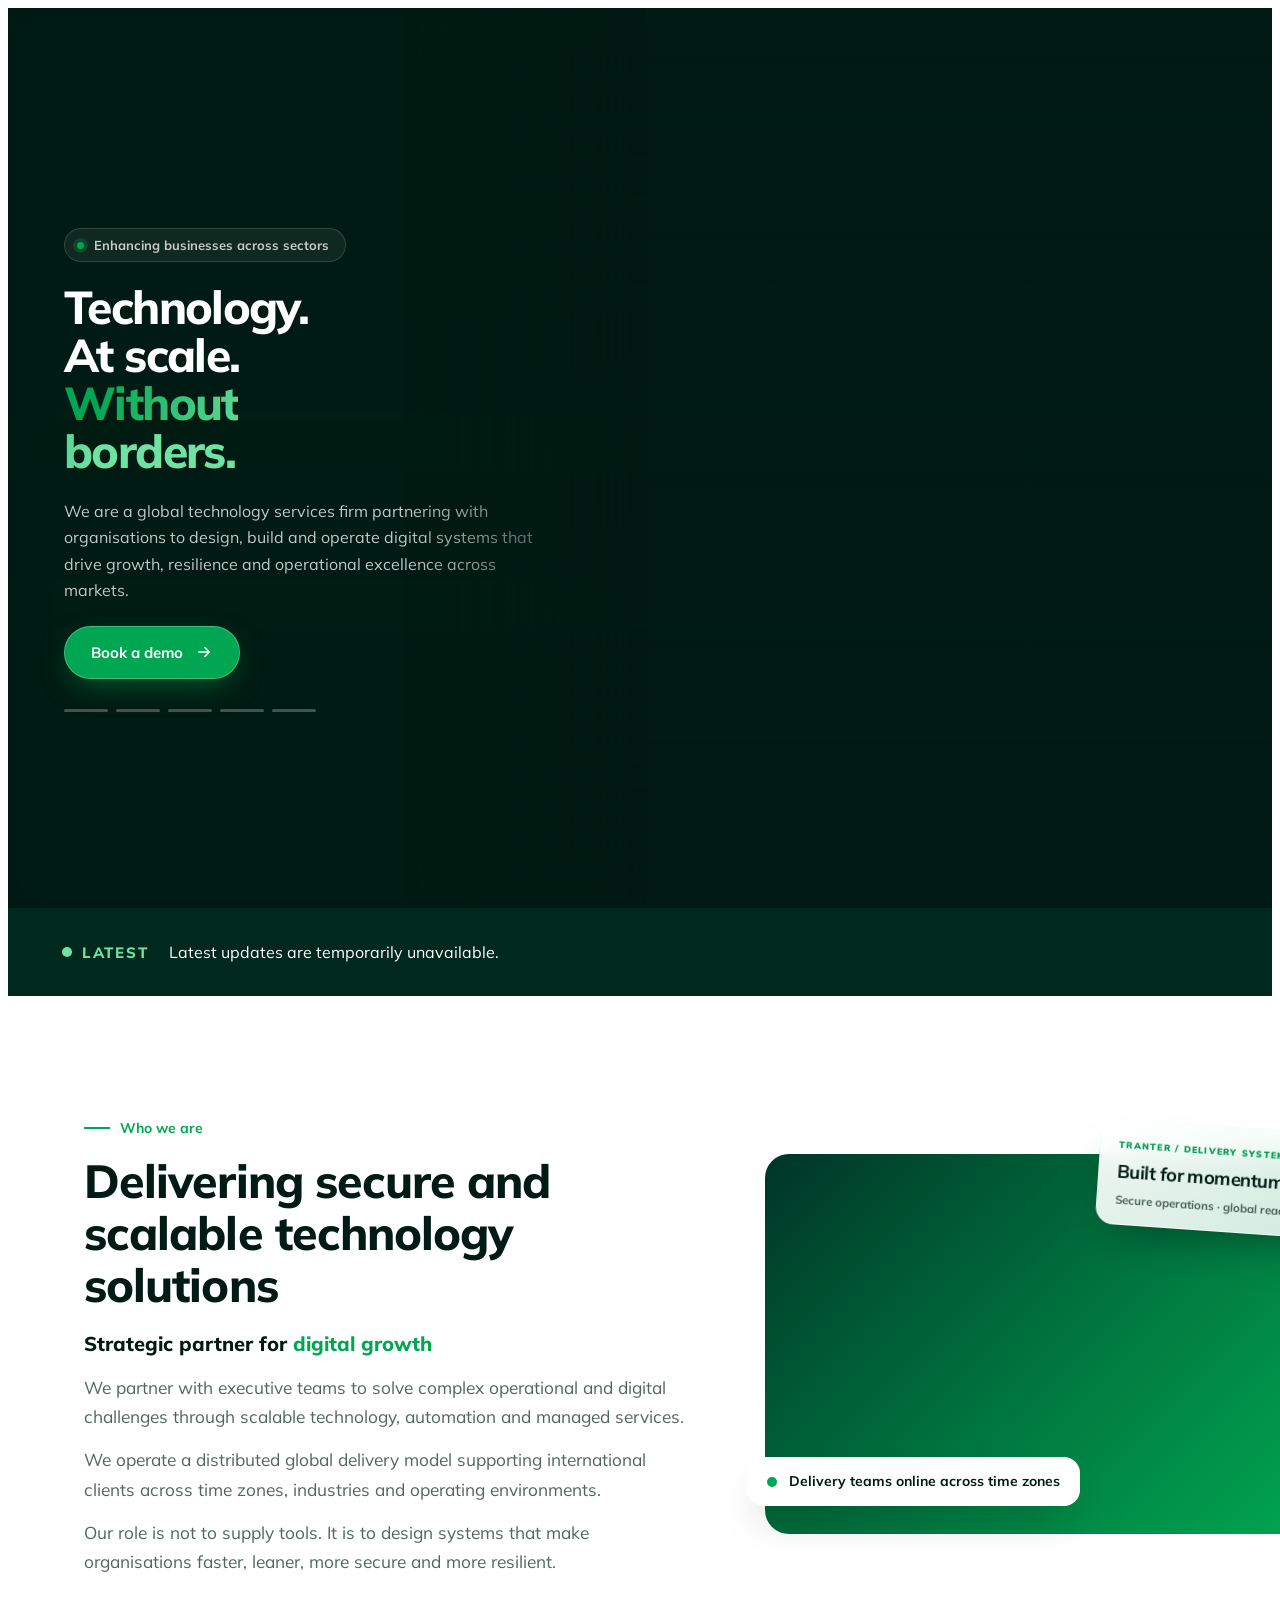
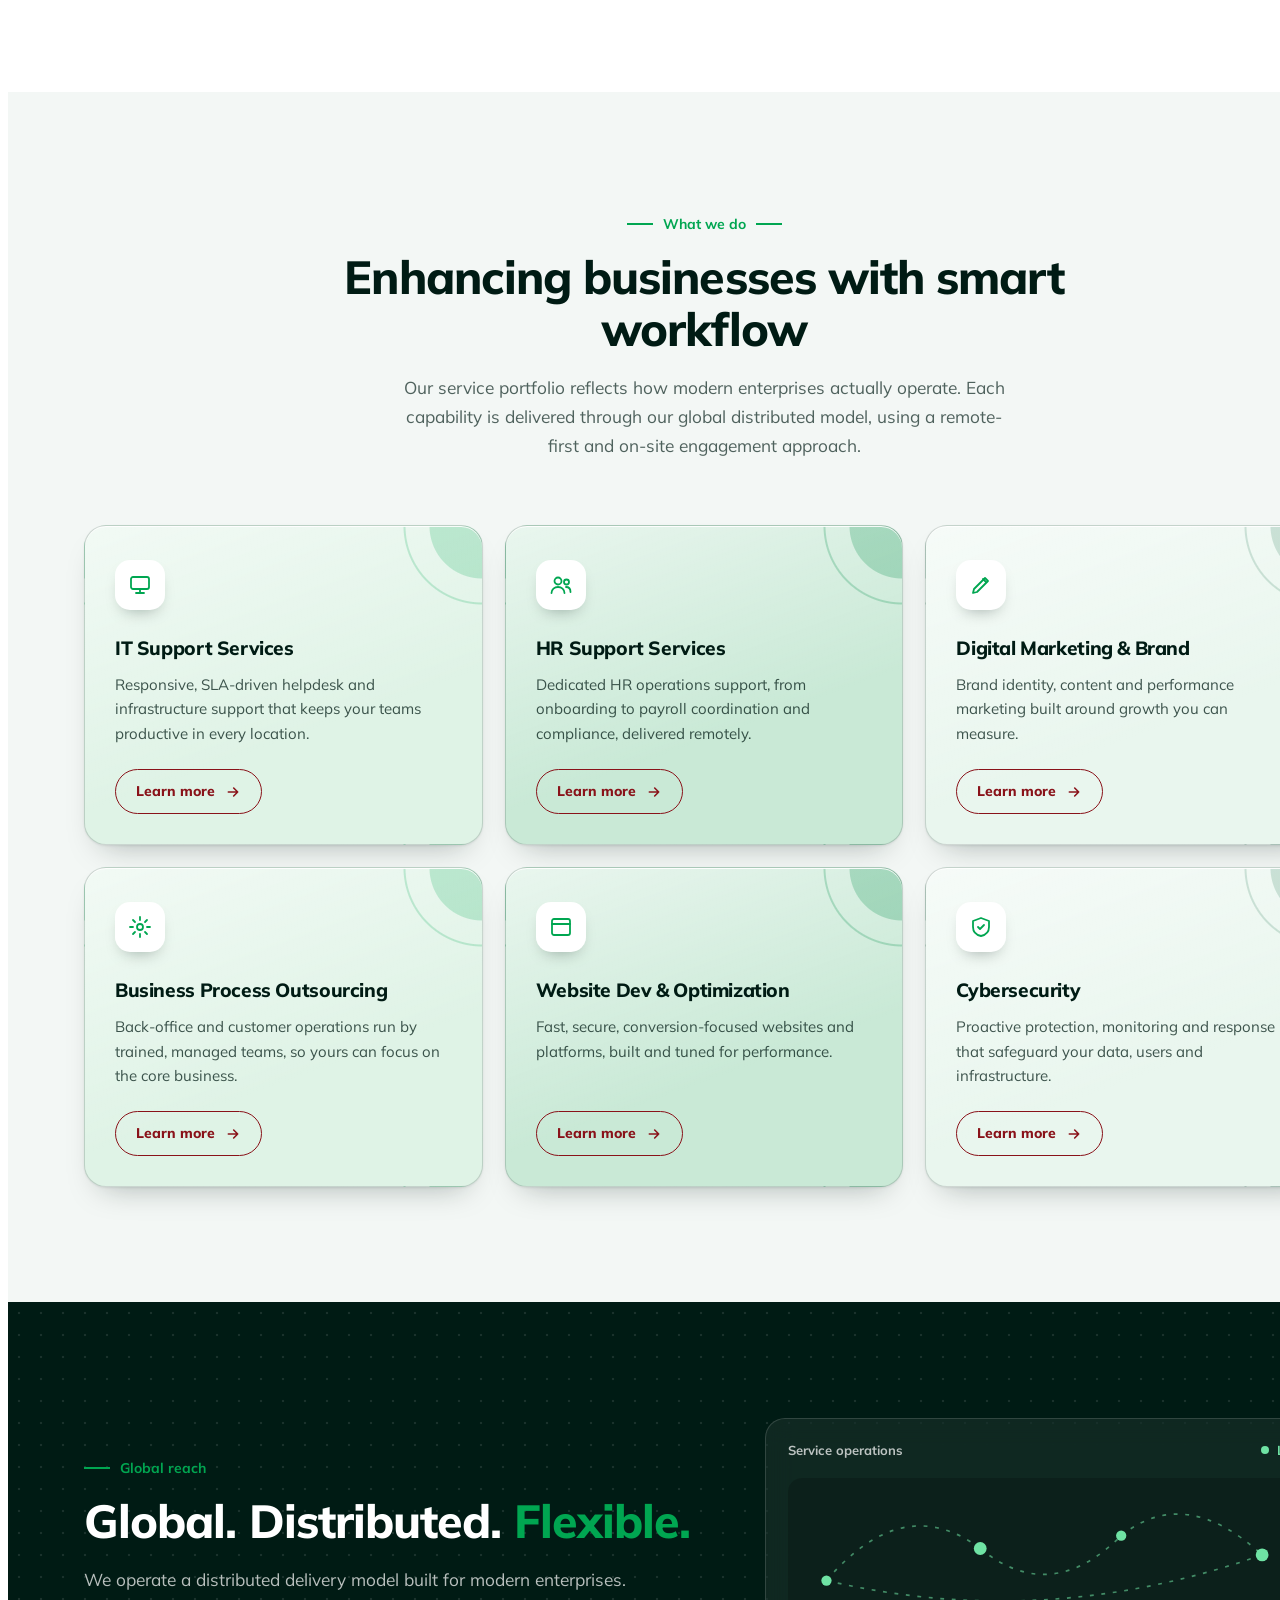
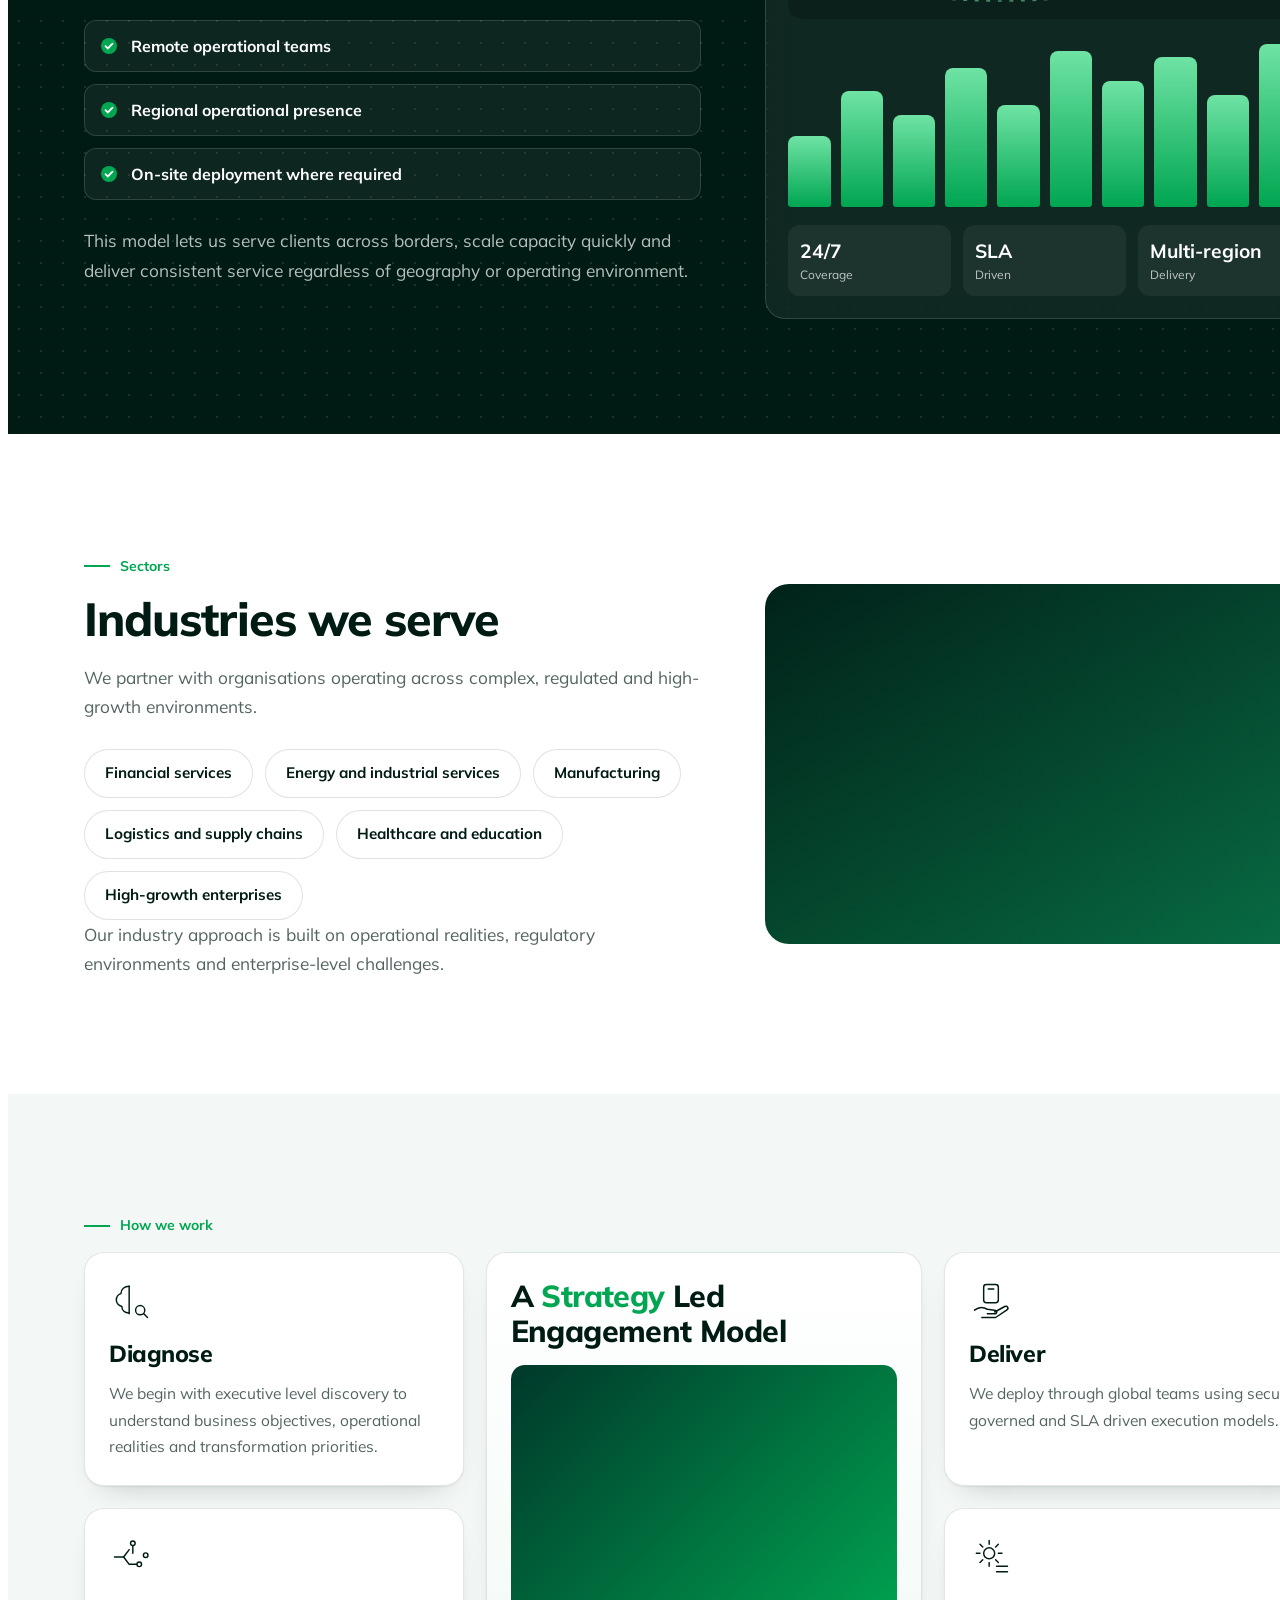
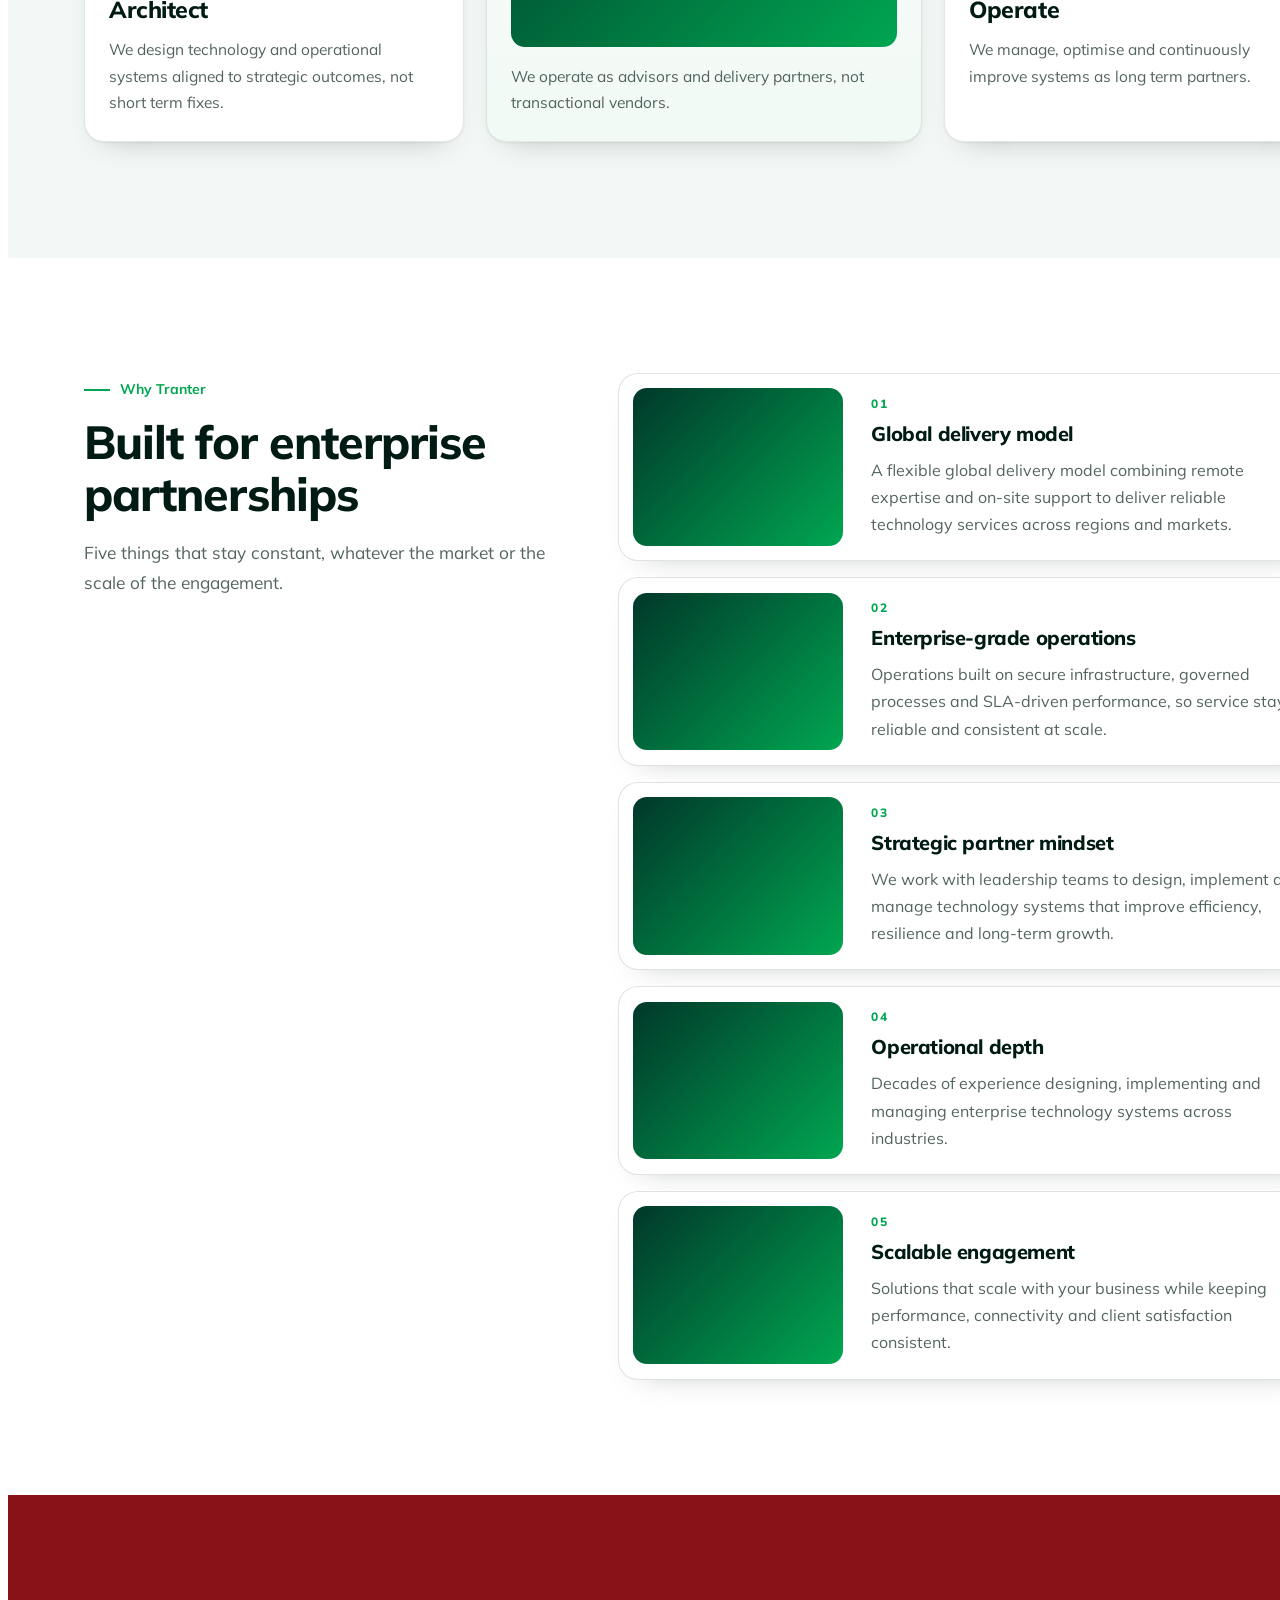
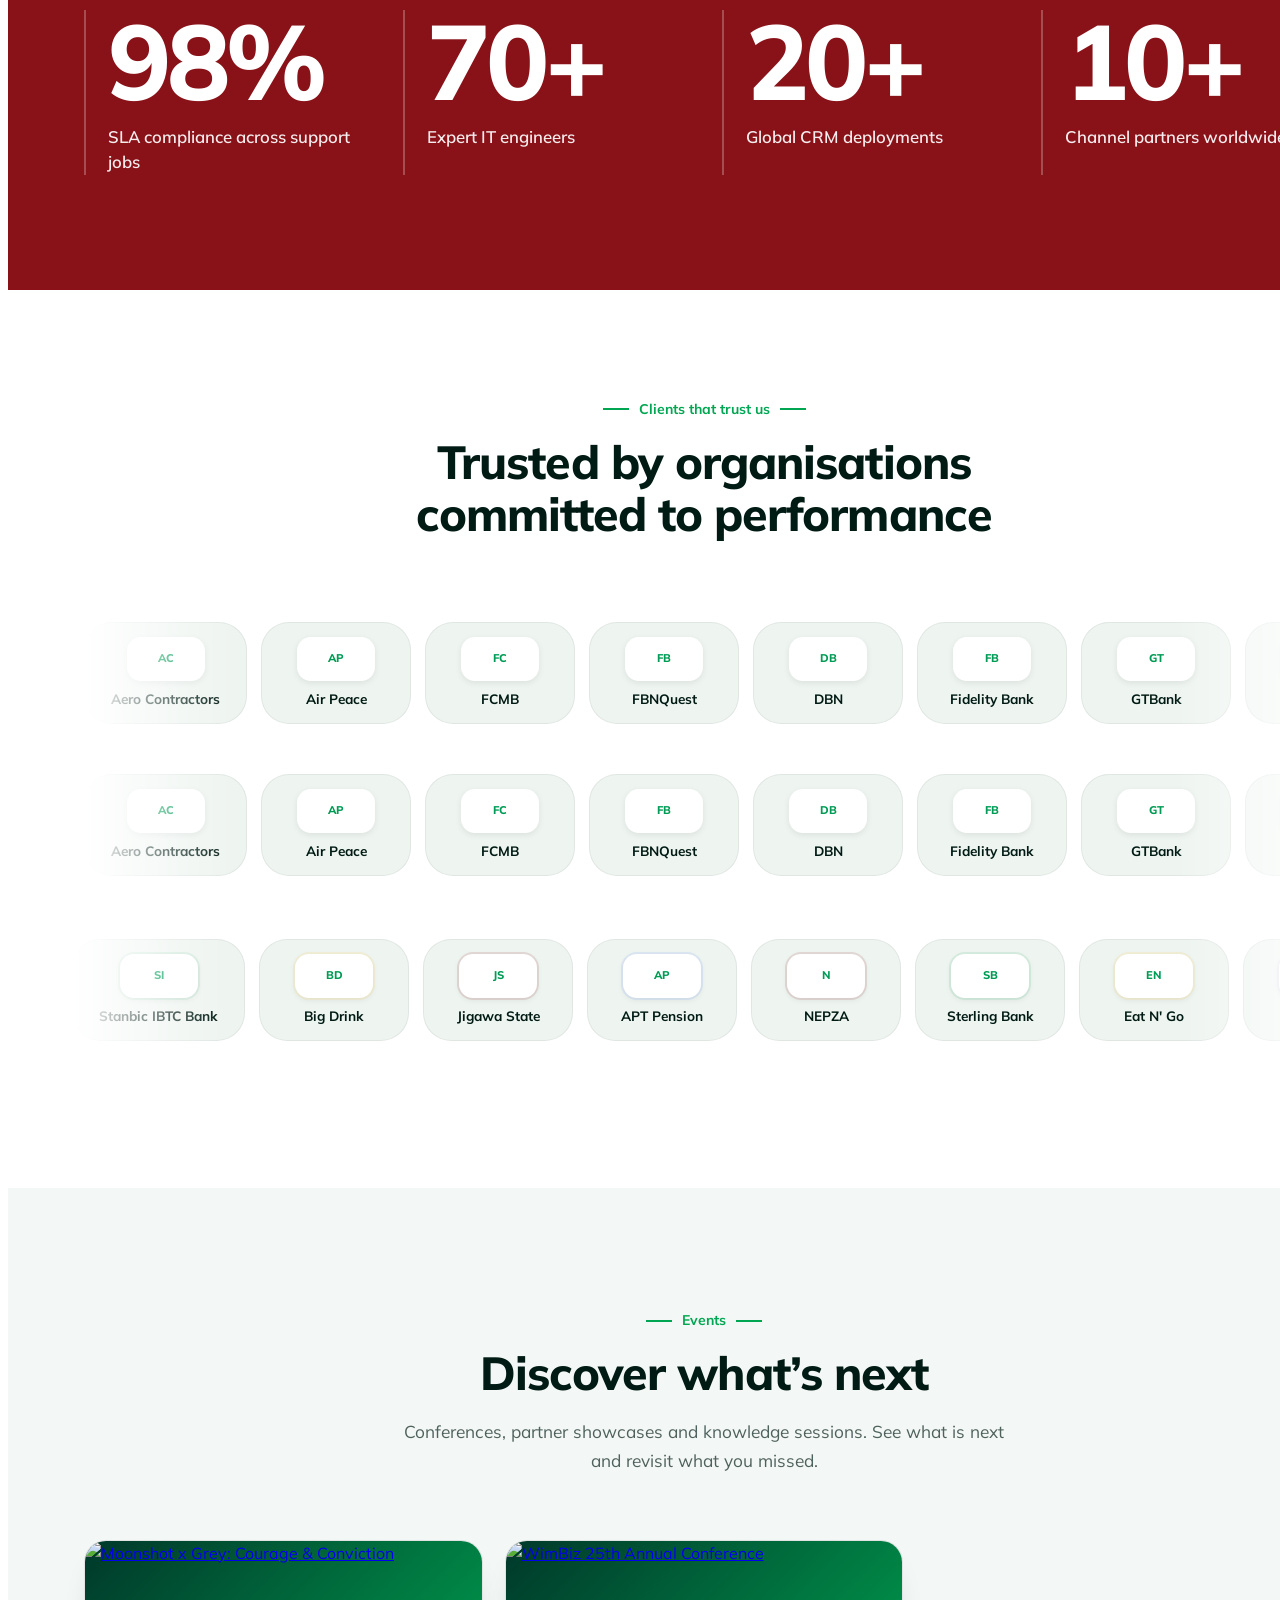
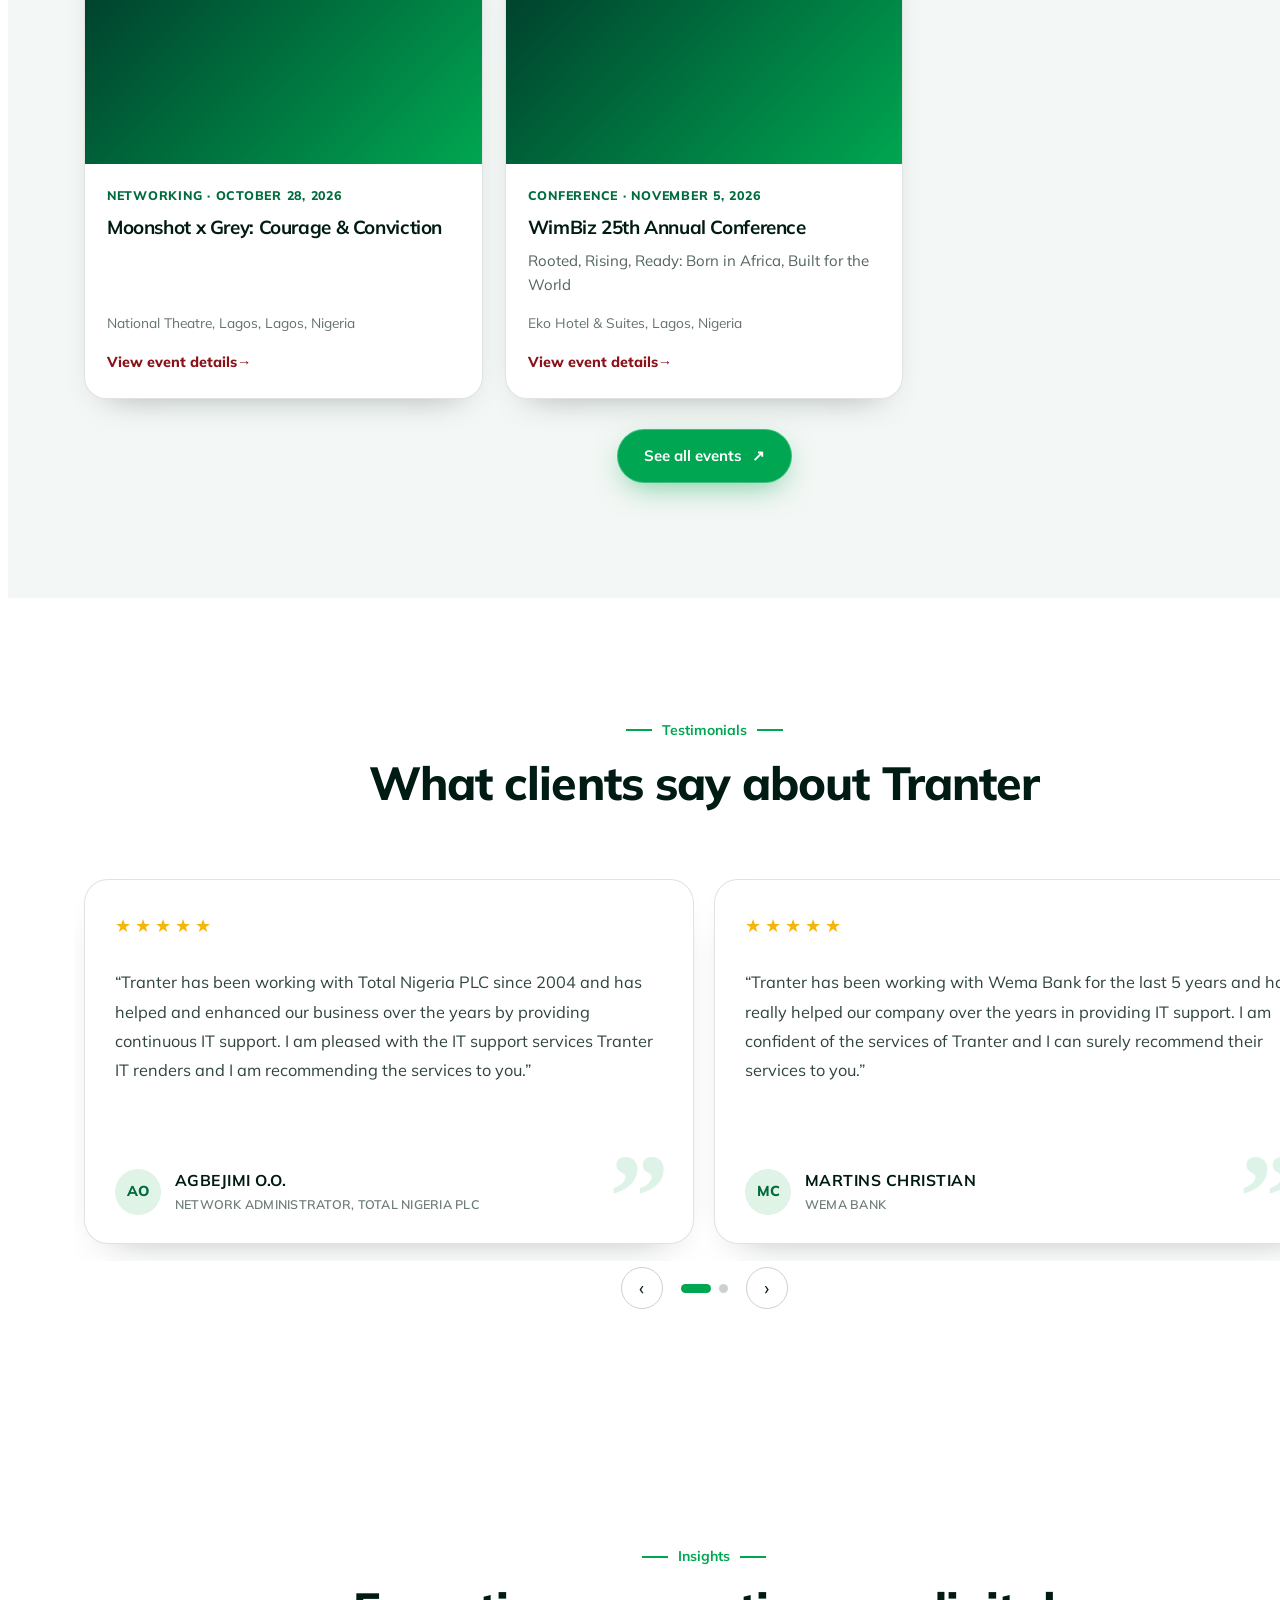
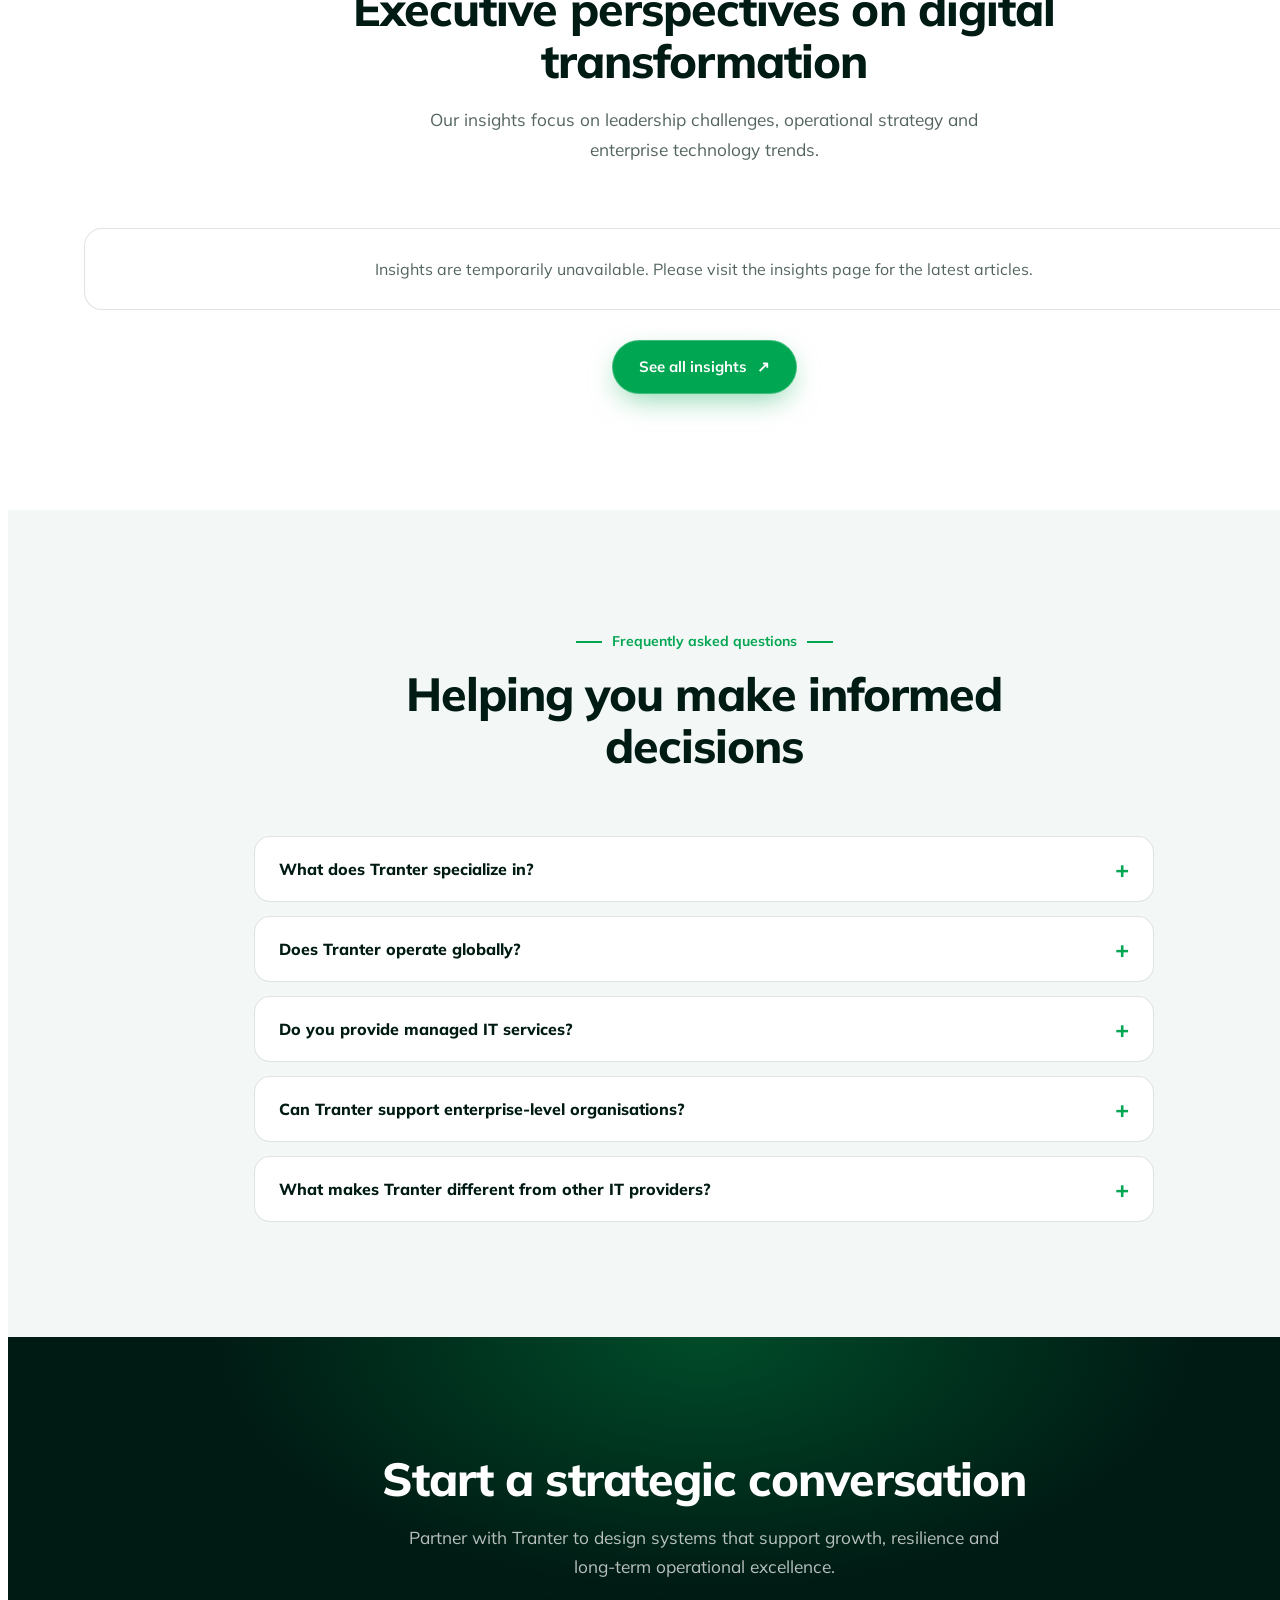
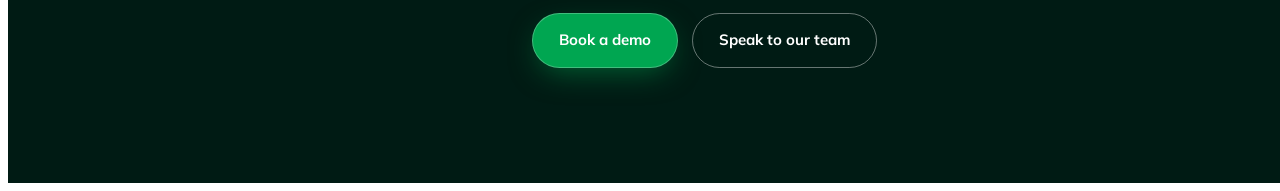
==== commit 4a78e90d: "Connect homepage feed to Home Feed REST endpoint" ====
--- a/tranter-homepage-shortcode-ready.html
+++ b/tranter-homepage-shortcode-ready.html
@@ -321,7 +321,17 @@
   In Elementor, place a Shortcode widget at this exact position and use:
   [tranter_updates_banner events="3" posts="2" manual="5" events_url="/events/"]
 -->
-<div id="home-updates-shortcode-anchor" aria-hidden="true" style="display:none"></div>
+<section aria-label="Latest updates" class="tfh-banner" data-feed-endpoint="/wp-json/tranter-home/v1/updates?events=3&amp;posts=2&amp;manual=5" id="home-updates">
+<div class="tfh-banner__in"><span class="tfh-label"><i aria-hidden="true" class="tfh-pulse"></i><span class="tfh-label__t">Latest</span></span><div class="tfh-viewport"><ul aria-live="polite" class="tfh-list"><li class="tfh-item is-active"><span class="tfh-loading">Loading latest updates…</span></li></ul></div><div class="tfh-ctrl"><button aria-label="Previous update" class="tfh-prev" type="button">‹</button><button aria-label="Next update" class="tfh-next" type="button">›</button></div></div>
+</section>
+<script>
+(function(){
+  function esc(v){return String(v||'').replace(/[&<>"']/g,function(c){return {'&':'&amp;','<':'&lt;','>':'&gt;','"':'&quot;',"'":'&#39;'}[c]})}
+  function init(root){var list=root.querySelector('.tfh-list'),endpoint=root.getAttribute('data-feed-endpoint');if(!list||!endpoint)return;fetch(endpoint,{credentials:'same-origin',headers:{'Accept':'application/json'},cache:'no-store'}).then(function(r){if(!r.ok)throw Error('Feed unavailable');return r.json()}).then(function(data){var items=(data&&Array.isArray(data.items))?data.items:[];if(!items.length){list.innerHTML='<li class="tfh-item is-active"><span class="tfh-loading">No latest updates yet.</span></li>';root.classList.add('is-single');return}list.innerHTML=items.map(function(it,n){var kind=/^(event|blog|offer|news|insight)$/.test(it.kind)?it.kind:'news';return '<li class="tfh-item'+(n===0?' is-active':'')+'"><a href="'+esc(it.url||'#')+'"'+(n?' tabindex="-1"':'')+'><span class="tfh-chip tfh-chip--'+kind+'">'+esc(kind.charAt(0).toUpperCase()+kind.slice(1))+'</span><strong>'+esc(it.title)+'</strong>'+(it.meta?'<em>'+esc(it.meta)+'</em>':'')+'<span aria-hidden="true" class="tfh-go">→</span></a></li>'}).join('');boot(root)}).catch(function(){list.innerHTML='<li class="tfh-item is-active"><span class="tfh-loading">Latest updates are temporarily unavailable.</span></li>';root.classList.add('is-single')})}
+  function boot(root){var items=[].slice.call(root.querySelectorAll('.tfh-item')),i=0,t;if(items.length<2){root.classList.add('is-single');return}function show(n){items[i].classList.remove('is-active');items[i].querySelector('a').setAttribute('tabindex','-1');i=(n+items.length)%items.length;items[i].classList.add('is-active');items[i].querySelector('a').removeAttribute('tabindex')}function stop(){clearInterval(t)}function play(){stop();if(window.matchMedia&&matchMedia('(prefers-reduced-motion:reduce)').matches)return;t=setInterval(function(){show(i+1)},5500)}root.querySelector('.tfh-prev').onclick=function(){show(i-1);play()};root.querySelector('.tfh-next').onclick=function(){show(i+1);play()};root.addEventListener('mouseenter',stop);root.addEventListener('mouseleave',play);root.addEventListener('focusin',stop);root.addEventListener('focusout',function(e){if(!root.contains(e.relatedTarget))play()});play()}
+  if(document.readyState==='loading')document.addEventListener('DOMContentLoaded',function(){init(document.getElementById('home-updates'))});else init(document.getElementById('home-updates'));
+})();
+</script>
 <!-- ===== Who we are ===== -->
 <section class="tit-s" id="who-we-are"><div class="tit-in"><div class="tit-split"><div><p class="tit-eyebrow" data-reveal="" style="--i:0">Who we are</p><h2 class="tit-h2" data-reveal="" style="--i:1">Delivering secure and scalable technology solutions</h2><p class="tit-sub" data-reveal="" style="--i:2">Strategic partner for <em>digital growth</em></p><p class="tit-lead" data-reveal="" style="--i:3">We partner with executive teams to solve complex operational and digital challenges through scalable technology, automation and managed services.</p><p class="tit-lead" data-reveal="" style="--i:4">We operate a distributed global delivery model supporting international clients across time zones, industries and operating environments.</p><p class="tit-lead" data-reveal="" style="--i:5">Our role is not to supply tools. It is to design systems that make organisations faster, leaner, more secure and more resilient.</p></div><div aria-label="Tranter IT team in a strategy session" class="tit-visual" data-reveal="" role="img" style="--i:2"><div class="tit-visual__float"><span>TRANTER / DELIVERY SYSTEM</span><b>Built for momentum.</b><small>Secure operations · global reach</small></div><div class="tit-badge"><i></i>Delivery teams online across time zones</div></div></div></div></section>
 <!-- ===== What we do ===== -->
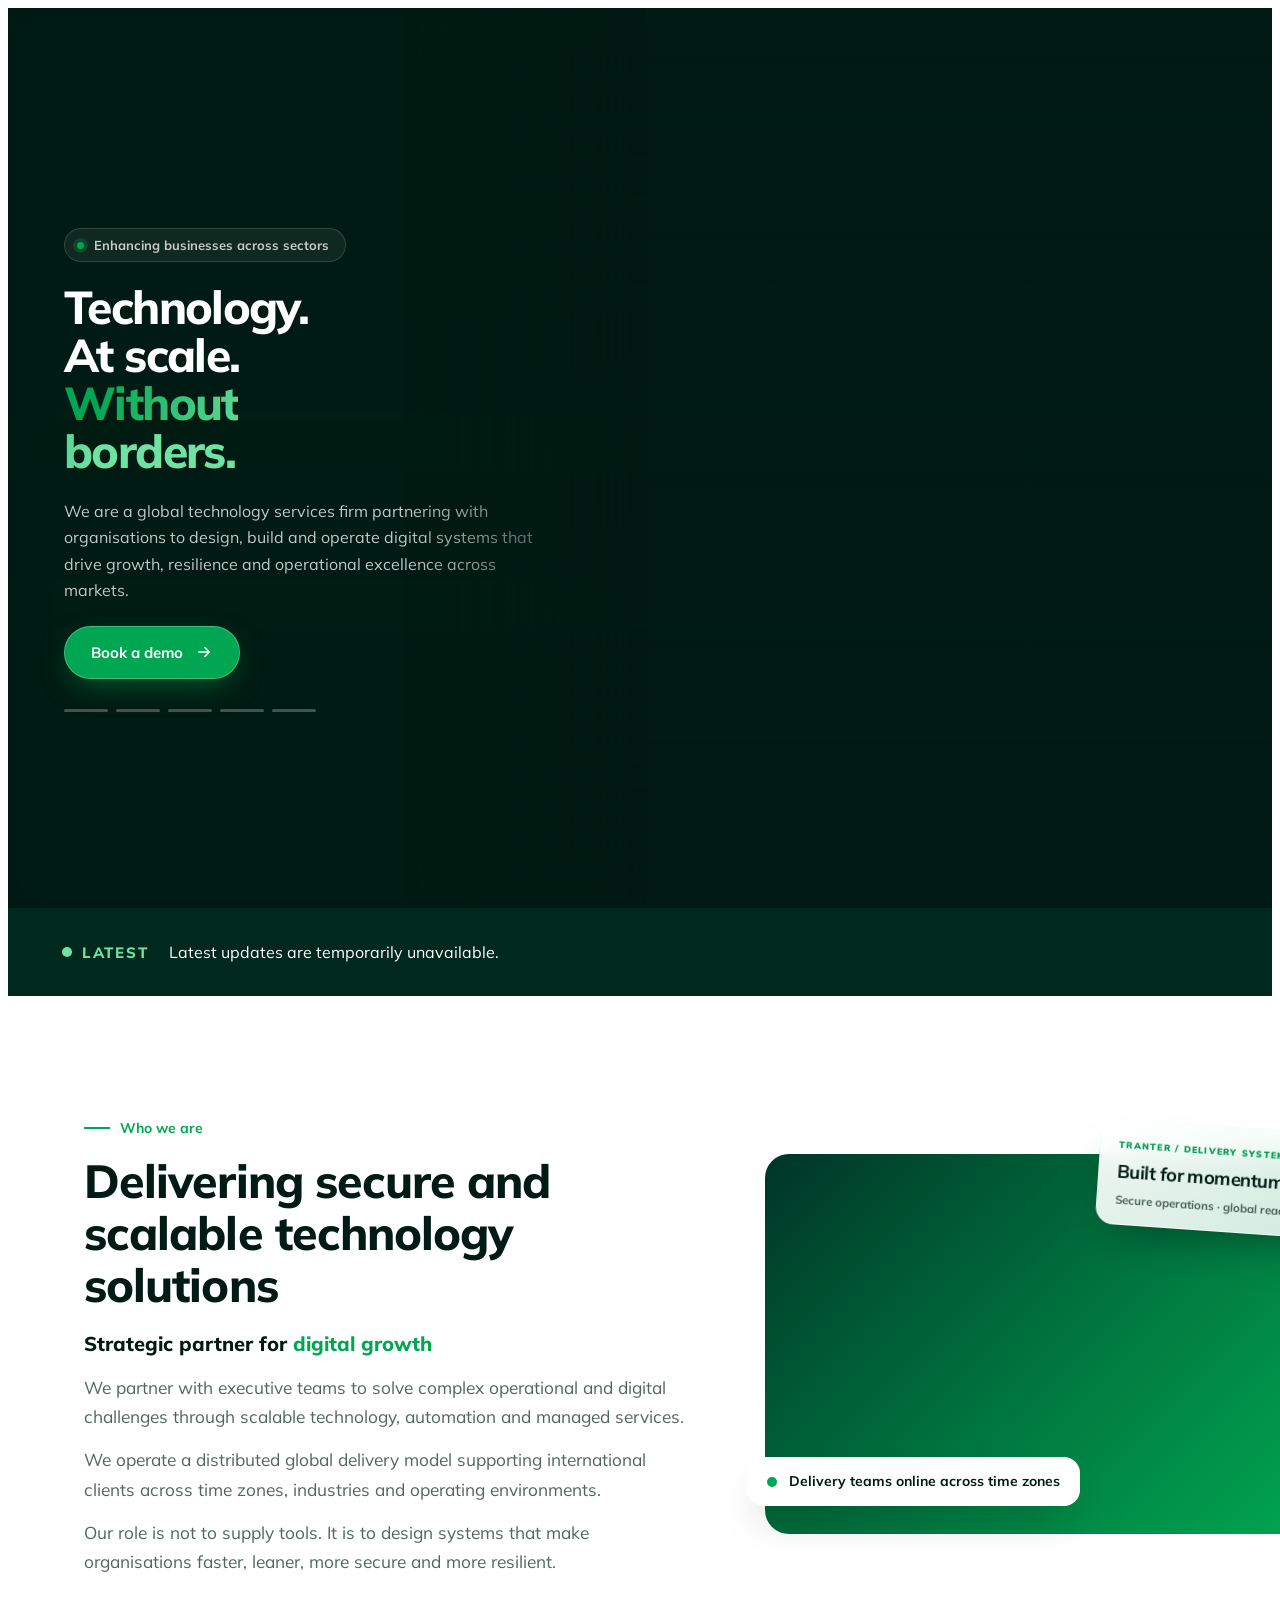
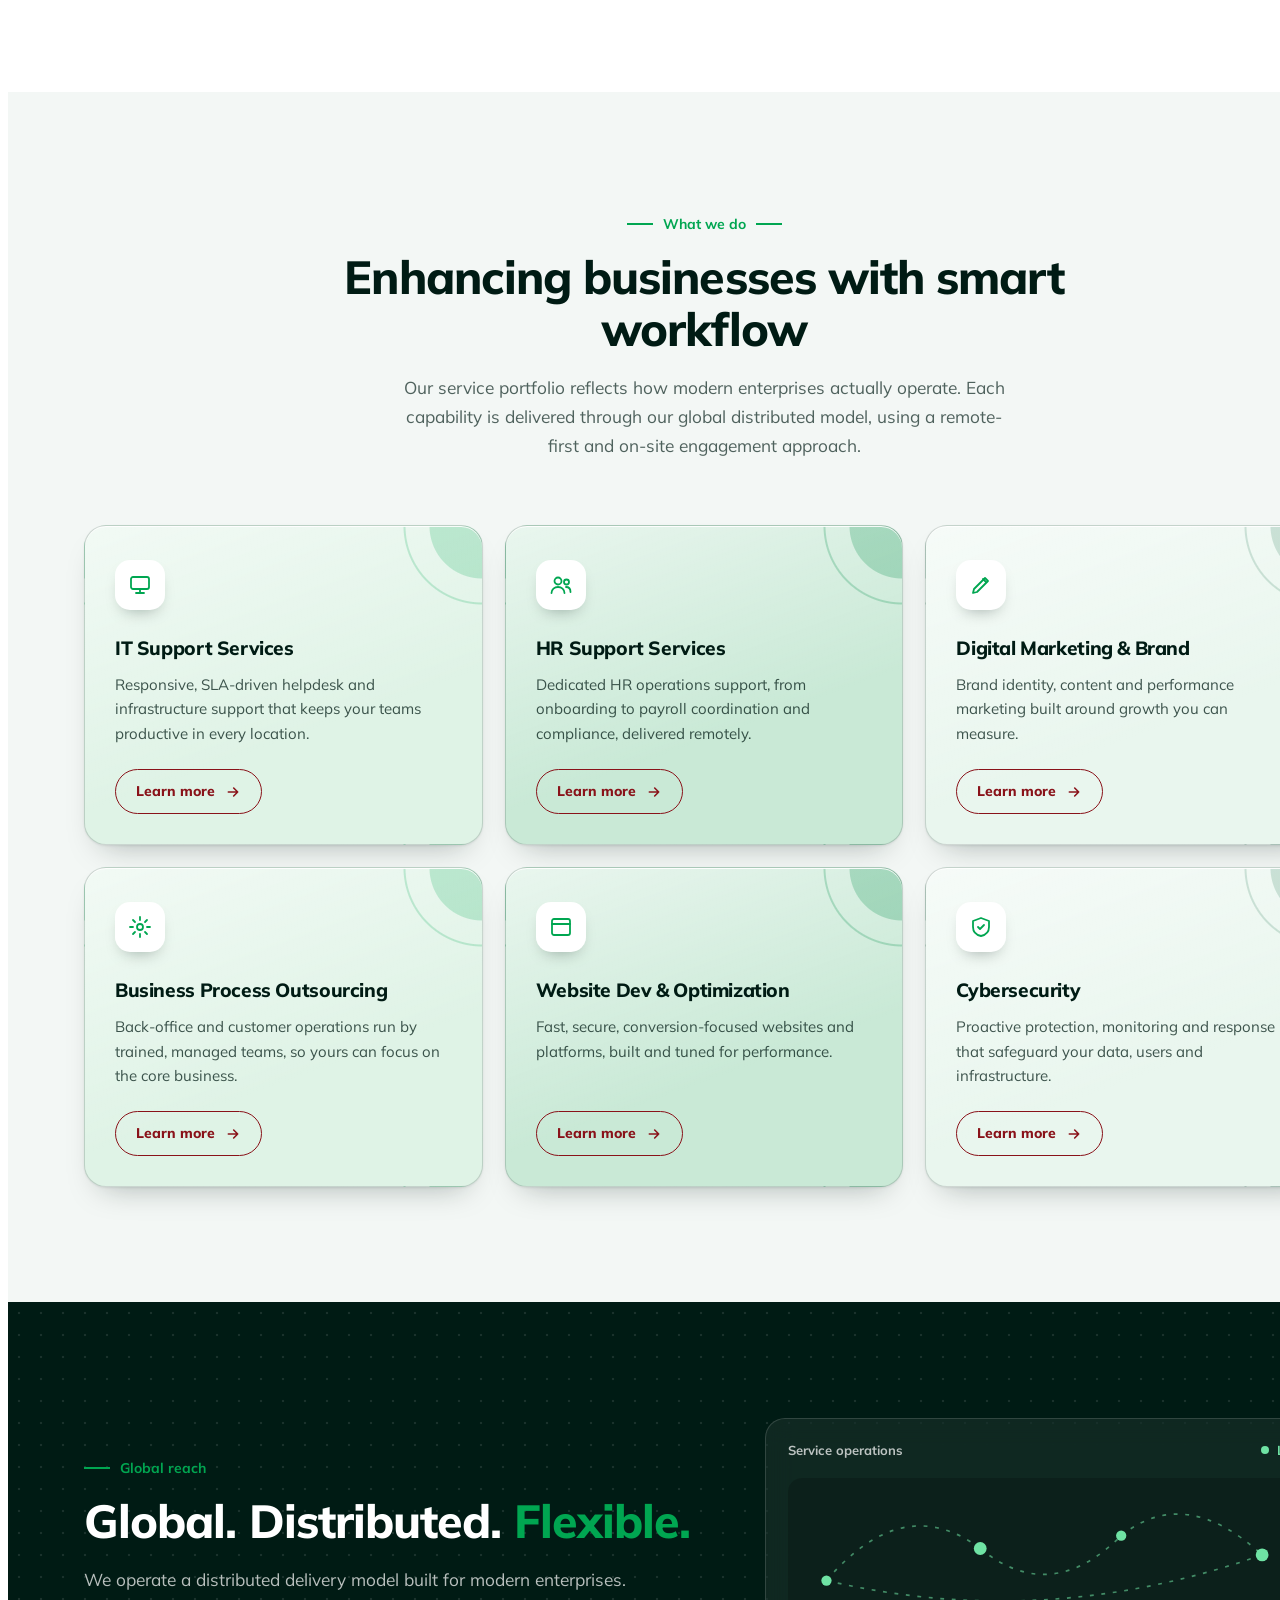
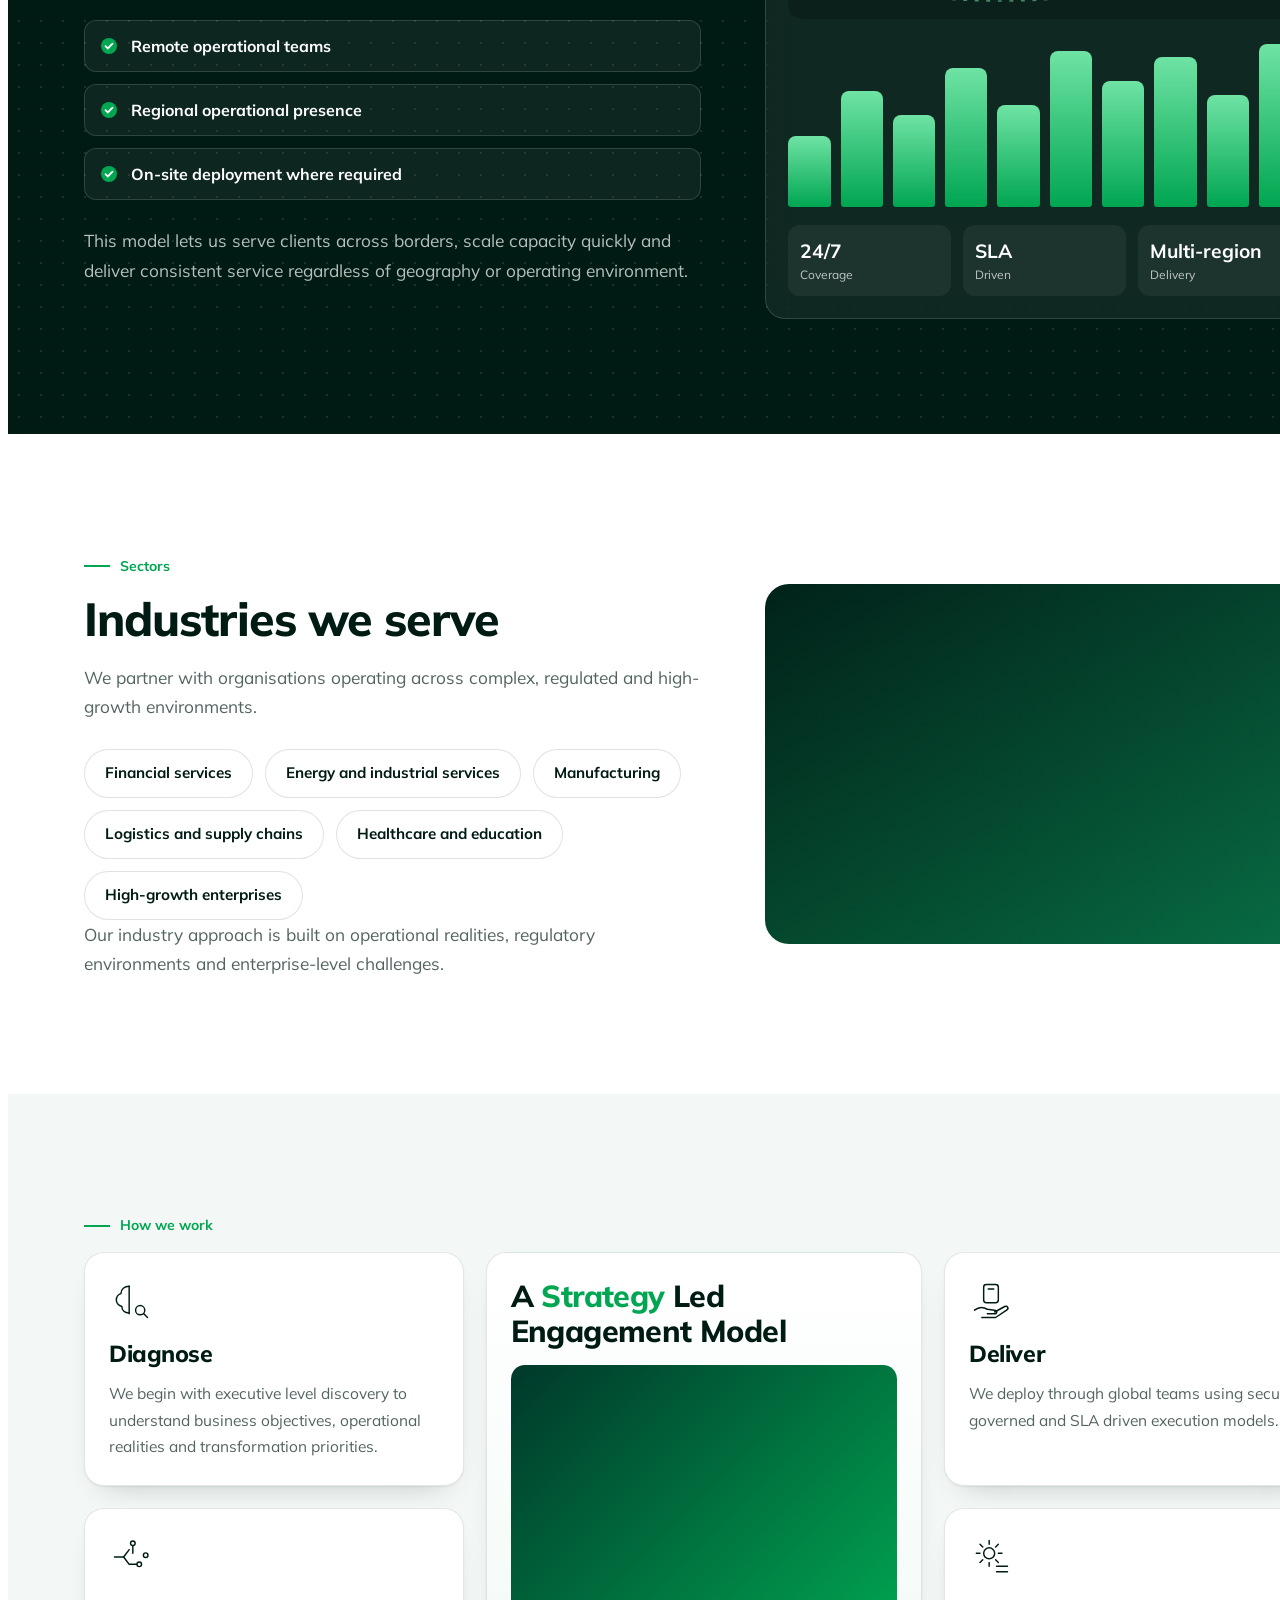
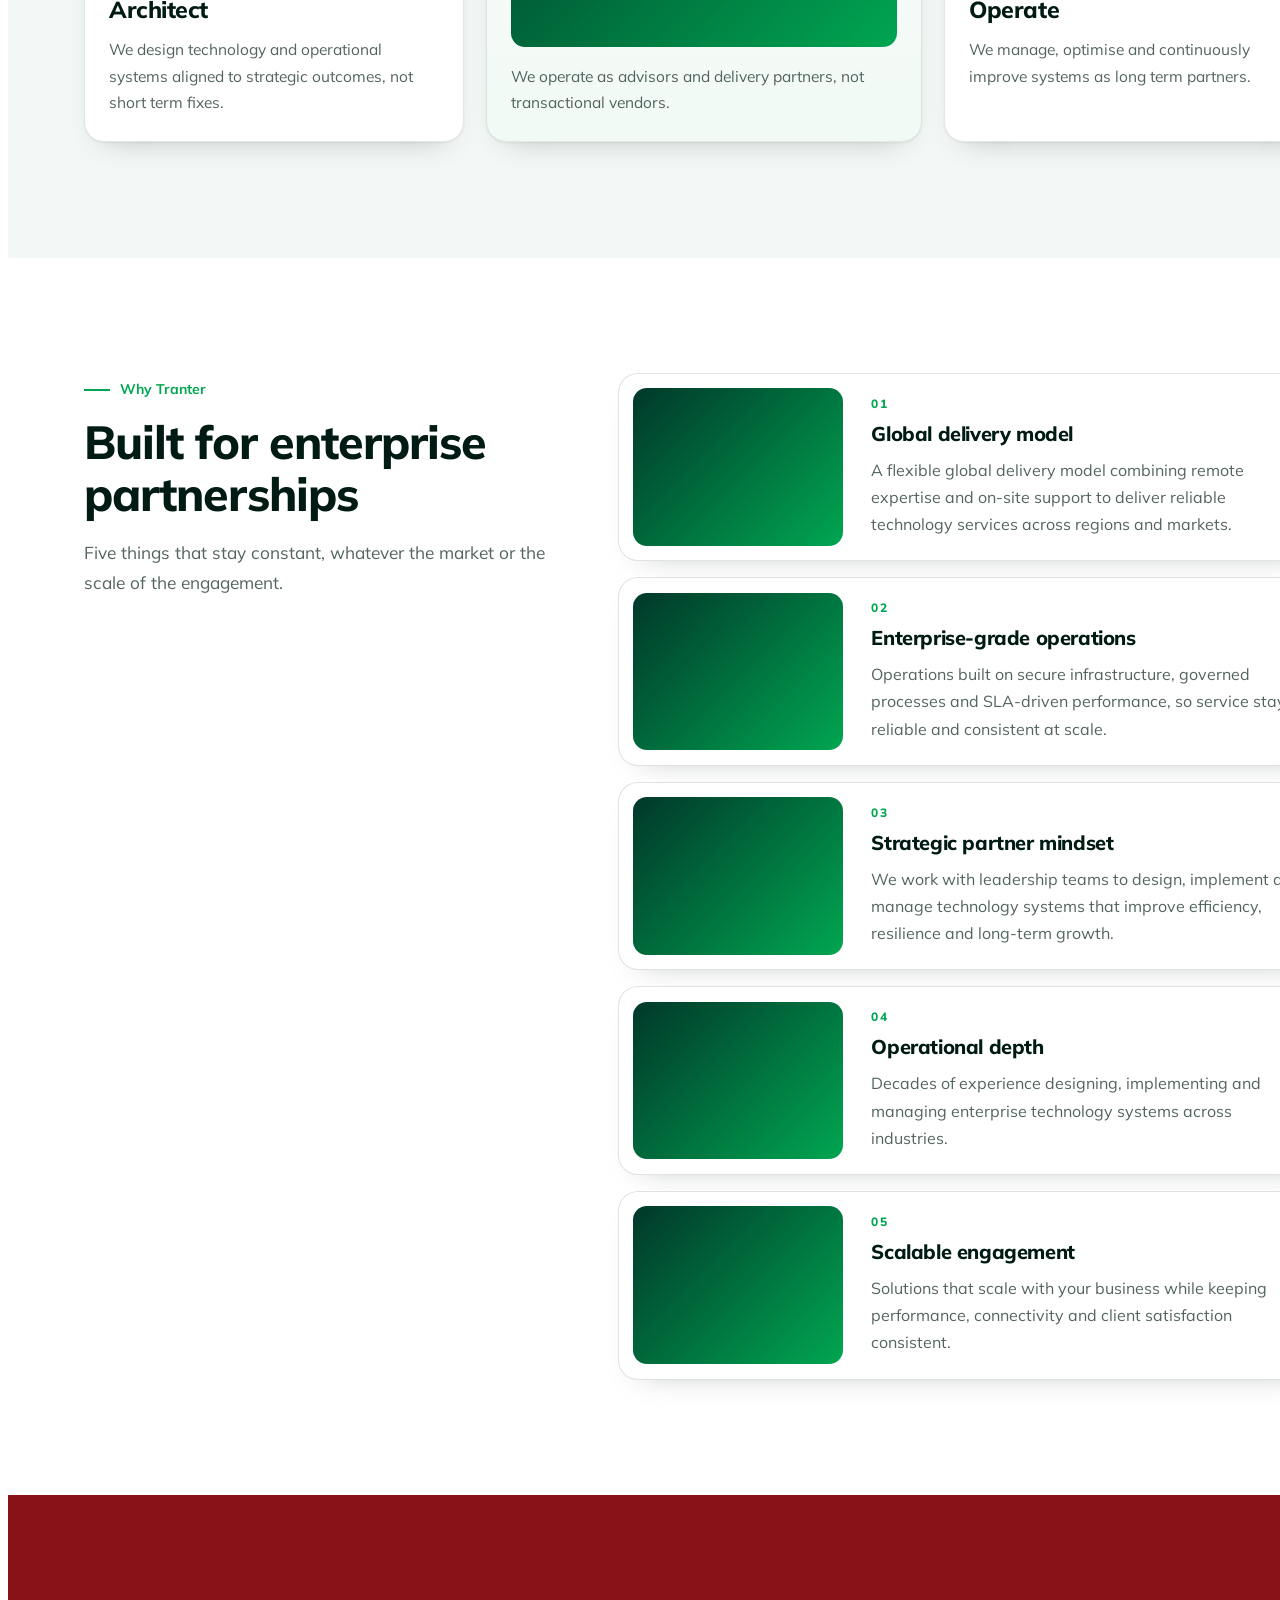
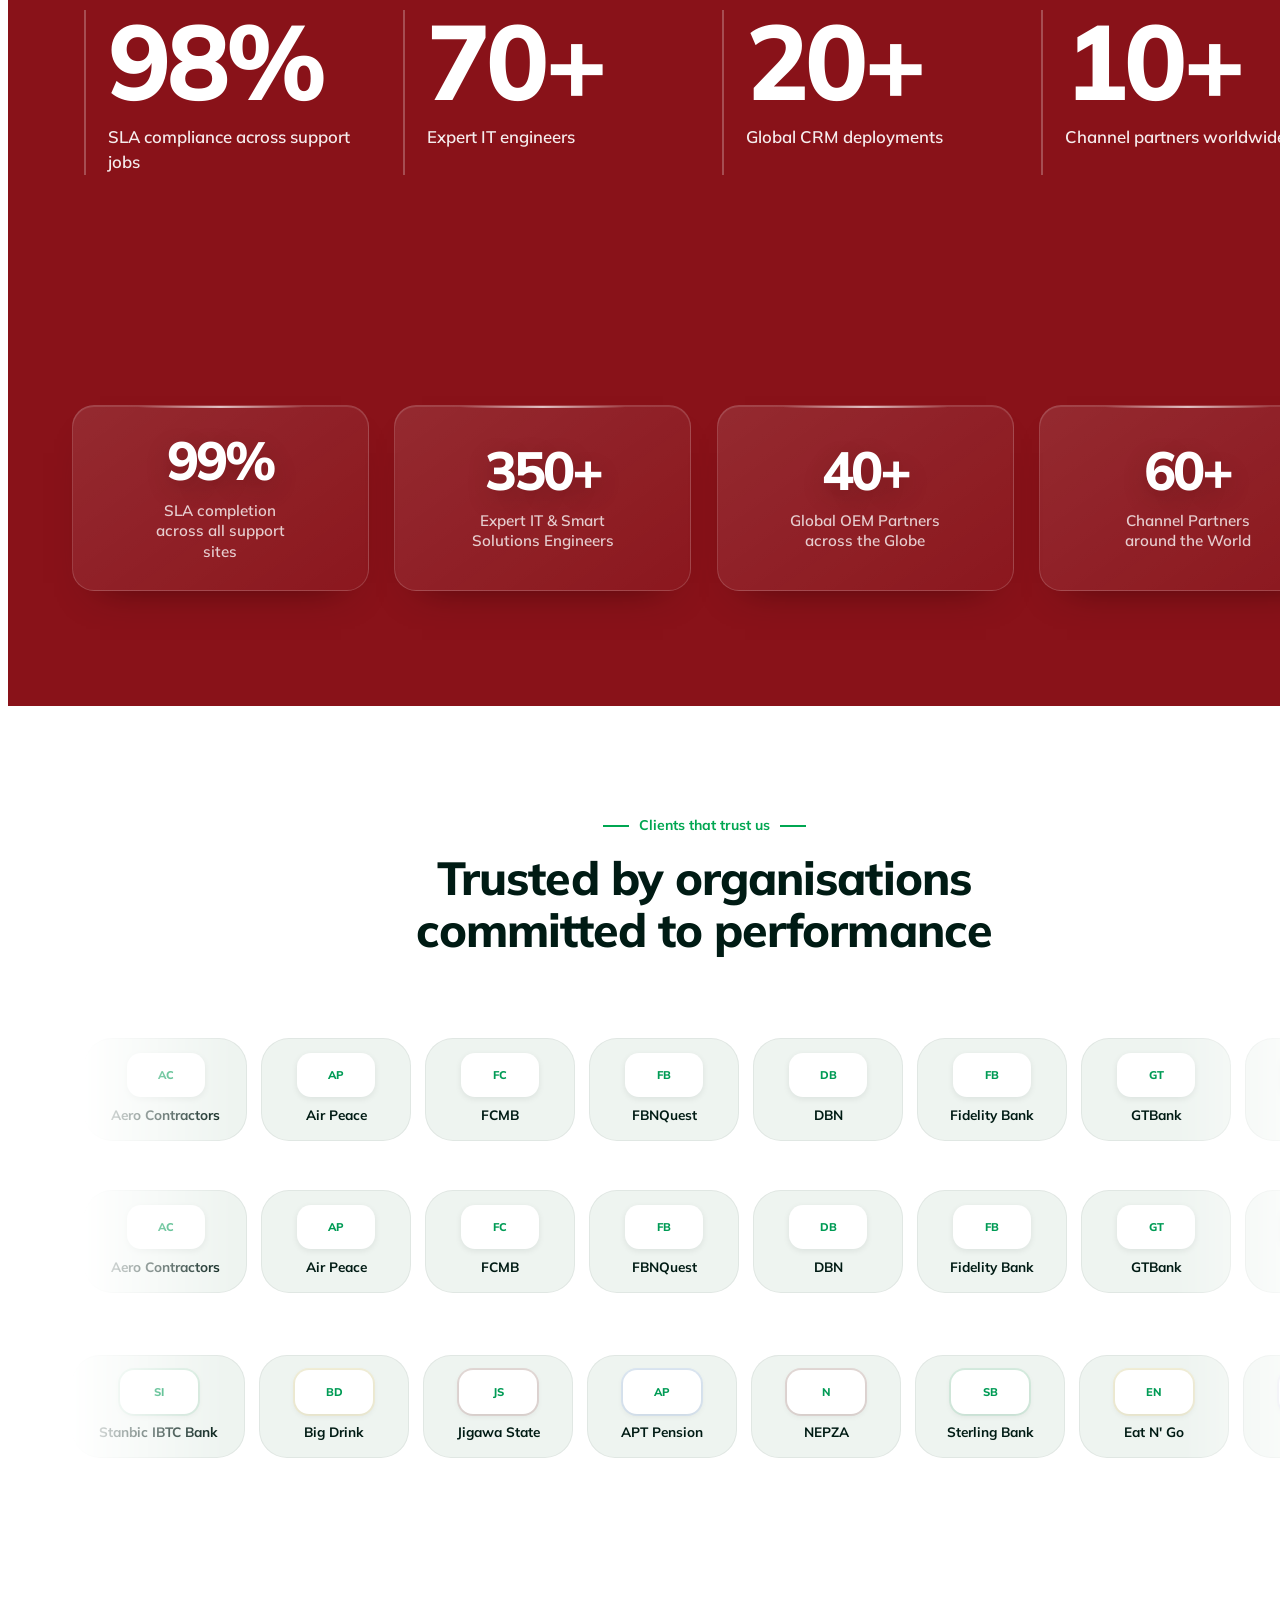
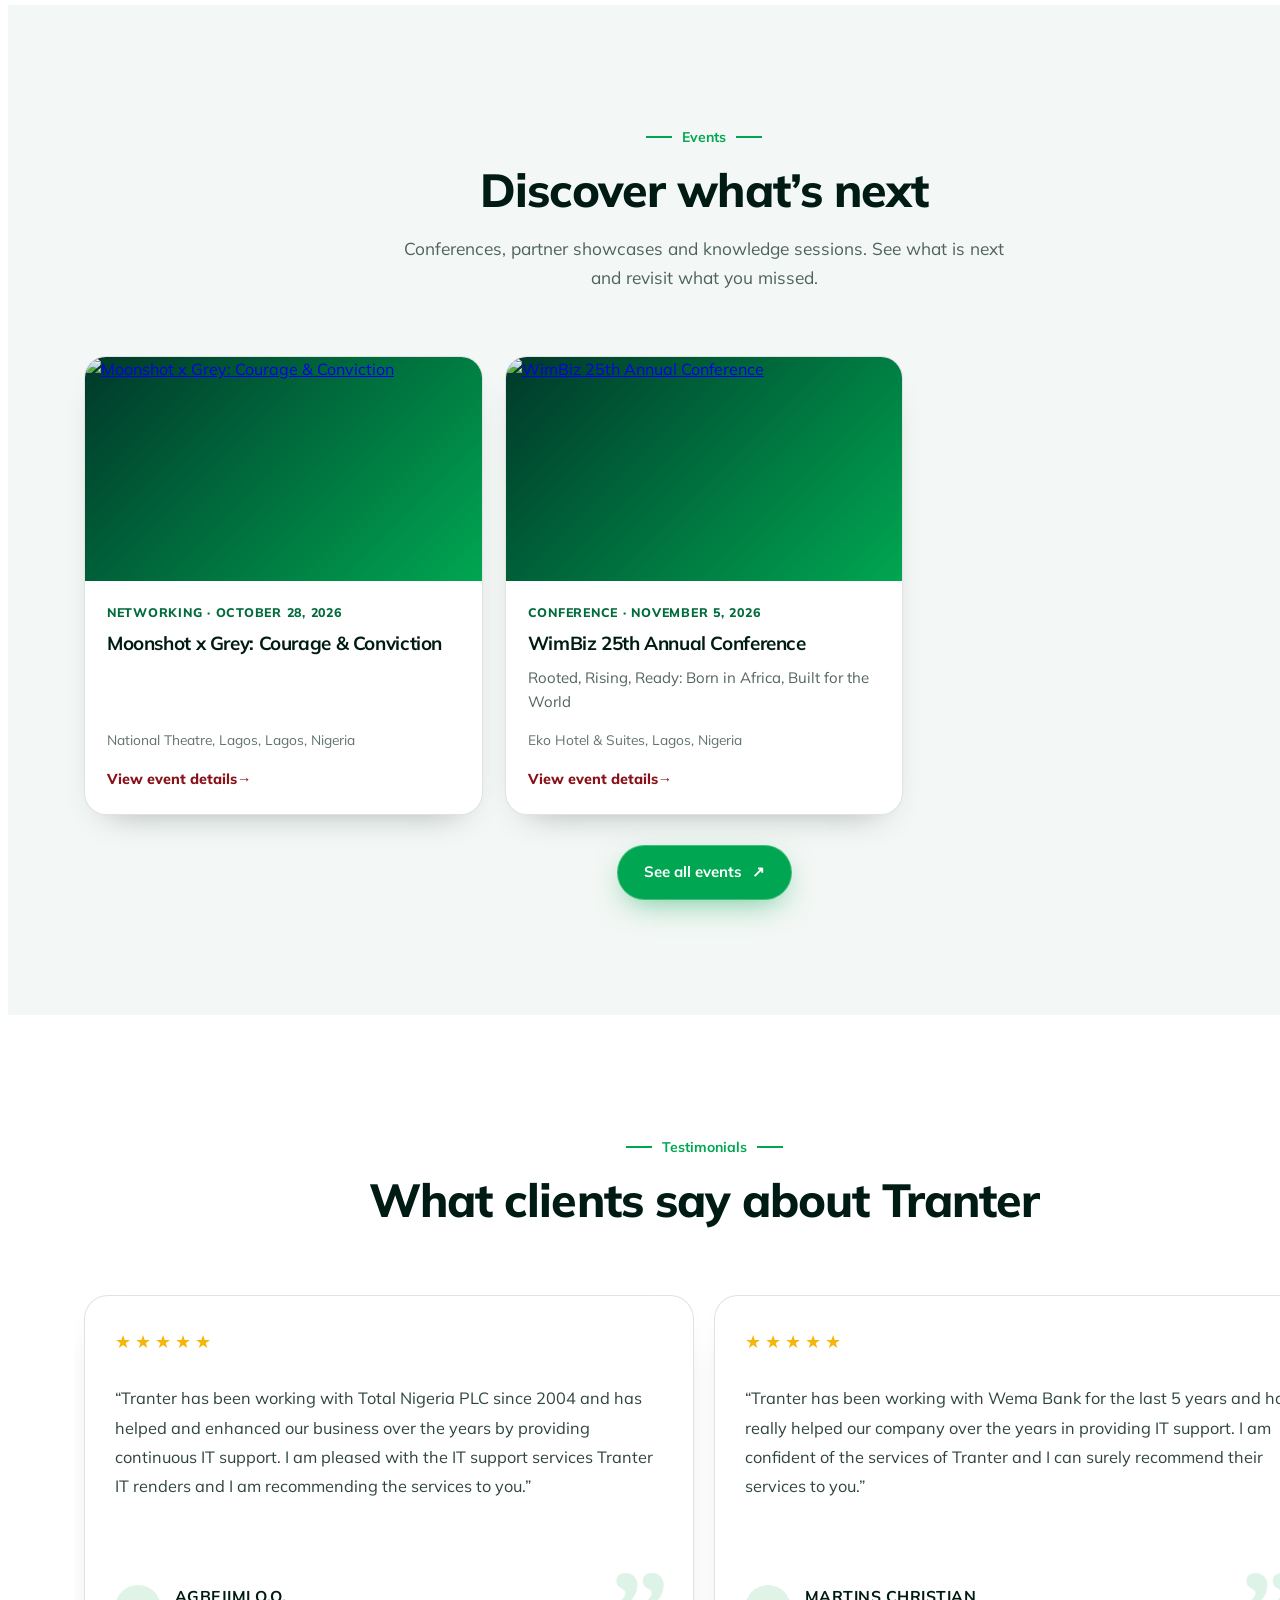
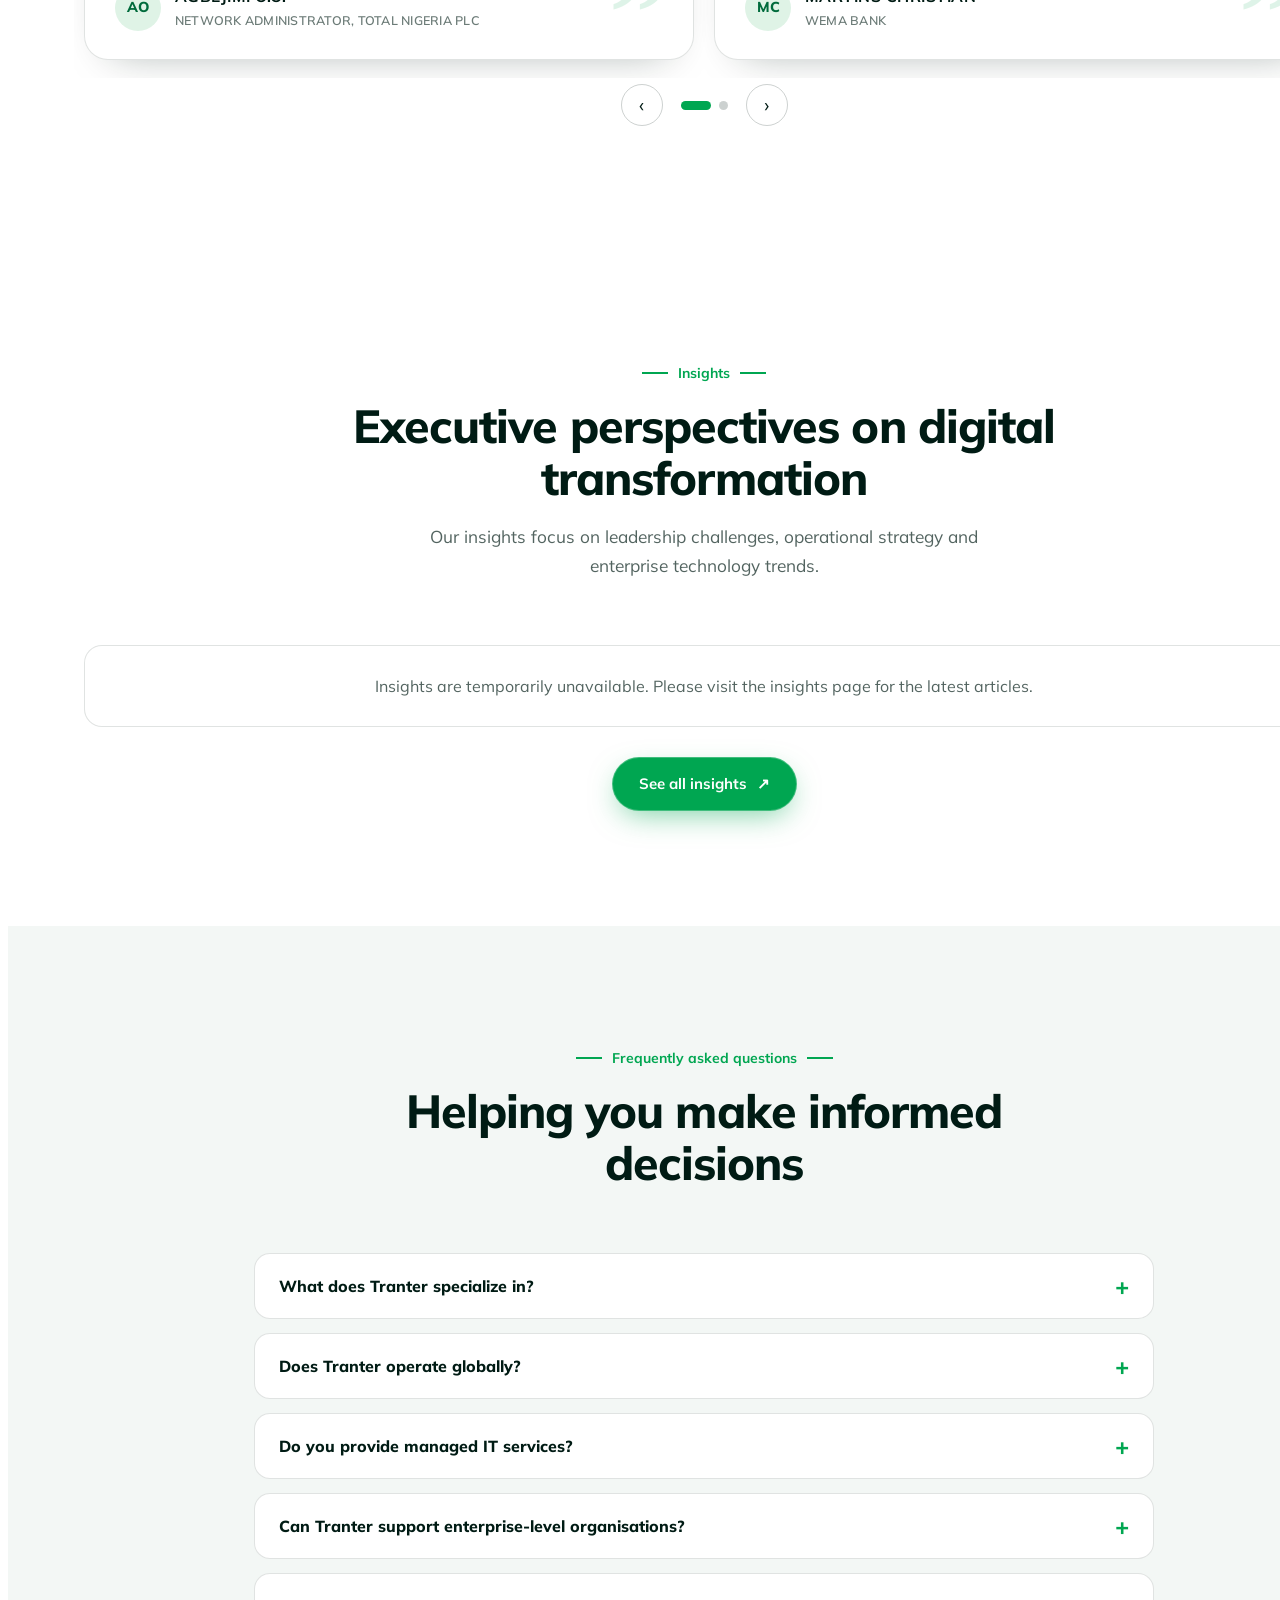
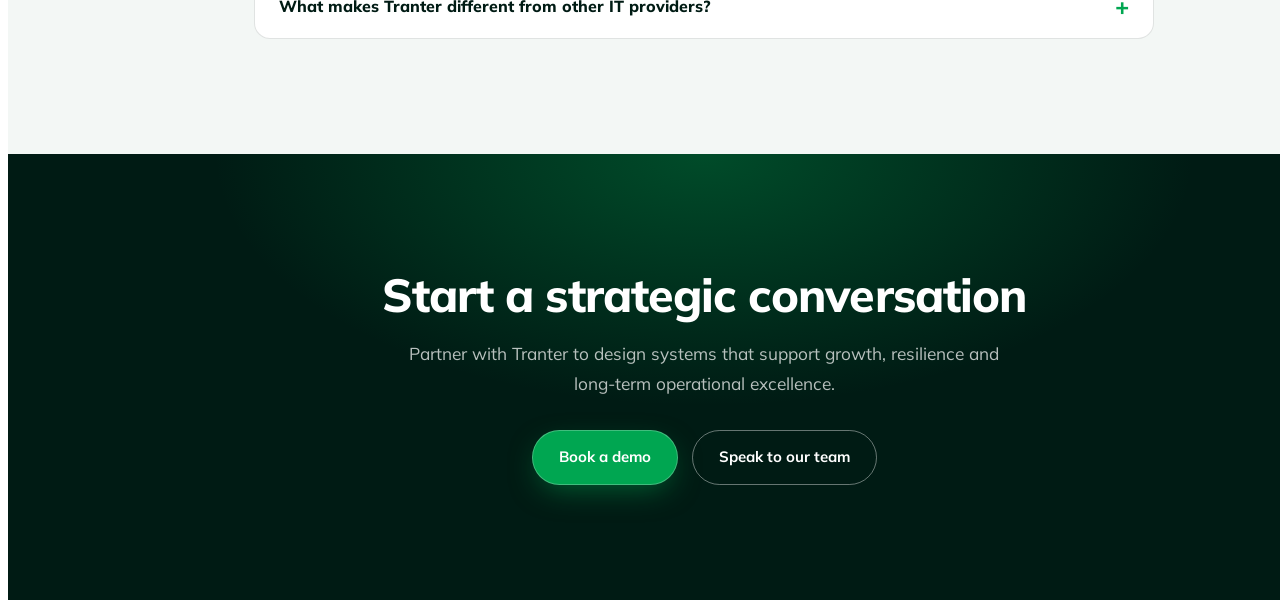
==== commit a7f18a17: "Add modern responsive impact counts" ====
--- a/tranter-homepage-shortcode-ready.html
+++ b/tranter-homepage-shortcode-ready.html
@@ -100,6 +100,20 @@
 /* ---- stats ---- */
 .tit-stats{display:grid;gap:28px;grid-template-columns:repeat(auto-fit,minmax(200px,1fr))}
 .tit-stat{padding-left:22px;border-left:2px solid var(--line)}
+/* ---- impact counts ---- */
+#impact-stats{--impact-red:#891219;--impact-ink:#fff;--impact-muted:rgba(255,255,255,.78);background:var(--impact-red);color:var(--impact-ink);overflow:hidden}
+#impact-stats .tit-in{max-width:1320px}
+#impact-stats .tit-counts{display:grid;grid-template-columns:repeat(4,minmax(0,1fr));gap:clamp(12px,2vw,28px);align-items:stretch}
+#impact-stats .tit-count{position:relative;display:flex;min-height:176px;flex-direction:column;align-items:center;justify-content:center;padding:28px 18px;text-align:center;border:1px solid rgba(255,255,255,.16);border-radius:22px;background:linear-gradient(145deg,rgba(255,255,255,.1),rgba(255,255,255,.025));box-shadow:inset 0 1px 0 rgba(255,255,255,.12),0 20px 38px -28px rgba(35,0,0,.7);opacity:0;transform:translateY(18px);animation:impactCountIn .75s cubic-bezier(.22,1,.36,1) forwards;animation-delay:calc(var(--i,0) * 110ms)}
+#impact-stats .tit-count::before{content:'';position:absolute;top:0;left:22%;right:22%;height:2px;border-radius:2px;background:linear-gradient(90deg,transparent,#fff,transparent);opacity:.7}
+#impact-stats .tit-count__value{display:block;font-size:clamp(2.35rem,4.2vw,4.1rem);font-weight:800;line-height:.98;letter-spacing:-.06em;text-shadow:0 8px 24px rgba(40,0,0,.24)}
+#impact-stats .tit-count__label{display:block;max-width:18ch;margin-top:14px;color:var(--impact-muted);font-size:clamp(.82rem, .25vw + .75rem,1rem);font-weight:600;line-height:1.35}
+#impact-stats .tit-count:hover{transform:translateY(-5px);background:linear-gradient(145deg,rgba(255,255,255,.16),rgba(255,255,255,.04));box-shadow:inset 0 1px 0 rgba(255,255,255,.16),0 28px 46px -26px rgba(35,0,0,.8);transition:transform .3s ease,background .3s ease,box-shadow .3s ease}
+@keyframes impactCountIn{to{opacity:1;transform:none}}
+@media(max-width:900px){#impact-stats .tit-counts{grid-template-columns:repeat(2,minmax(0,1fr));gap:14px}#impact-stats .tit-count{min-height:150px;padding:24px 14px}}
+@media(max-width:520px){#impact-stats{padding-block:clamp(54px,14vw,78px)}#impact-stats .tit-counts{grid-template-columns:1fr;gap:12px}#impact-stats .tit-count{min-height:126px;align-items:flex-start;padding:22px 24px;text-align:left}#impact-stats .tit-count::before{left:24px;right:auto;width:54px}#impact-stats .tit-count__value{font-size:clamp(2.5rem,13vw,3.5rem)}#impact-stats .tit-count__label{max-width:30ch;margin-top:9px}}
+@media(prefers-reduced-motion:reduce){#impact-stats .tit-count{opacity:1;transform:none;animation:none}}
+
 /* ---- partners + logos ---- */
 .tit-marq{overflow:hidden;-webkit-mask-image:linear-gradient(90deg,transparent,#000 12%,#000 88%,transparent);mask-image:linear-gradient(90deg,transparent,#000 12%,#000 88%,transparent)}
 .tit-track{display:flex;gap:20px;width:max-content;animation:titMarq 44s linear infinite}
@@ -347,6 +361,8 @@
 <!-- ===== Stats ===== -->
 <section class="tit-s tit-s--wine" id="results"><div class="tit-in"><div class="tit-stats"><div class="tit-stat" data-reveal="" style="--i:0"><b><span data-count="98">98</span>%</b><span>SLA compliance across support jobs</span></div><div class="tit-stat" data-reveal="" data-tranter-region="ng" style="--i:1"><b><span data-count="70">70</span>+</b><span>Expert IT and Smart Solutions engineers</span></div><div class="tit-stat" data-reveal="" data-tranter-region="global" style="--i:1"><b><span data-count="70">70</span>+</b><span>Expert IT engineers</span></div><div class="tit-stat" data-reveal="" style="--i:2"><b><span data-count="20">20</span>+</b><span>Global CRM deployments</span></div><div class="tit-stat" data-reveal="" style="--i:3"><b><span data-count="10">10</span>+</b><span>Channel partners worldwide</span></div></div></div></section>
 <!-- ===== Platforms (regional) ===== -->
+<!-- ===== Impact counts ===== -->
+<section class="tit-s" id="impact-stats" aria-label="Tranter by the numbers"><div class="tit-in"><div class="tit-counts"><article class="tit-count" style="--i:0"><strong class="tit-count__value">99%</strong><span class="tit-count__label">SLA completion across all support sites</span></article><article class="tit-count" style="--i:1"><strong class="tit-count__value">350+</strong><span class="tit-count__label">Expert IT &amp; Smart Solutions Engineers</span></article><article class="tit-count" style="--i:2"><strong class="tit-count__value">40+</strong><span class="tit-count__label">Global OEM Partners across the Globe</span></article><article class="tit-count" style="--i:3"><strong class="tit-count__value">60+</strong><span class="tit-count__label">Channel Partners around the World</span></article></div></div></section>
 <!-- ===== Clients ===== -->
 <section class="tit-s" id="clients"><div class="tit-in"><div class="tit-head tit-center"><p class="tit-eyebrow" data-reveal="" style="--i:0">Clients that trust us</p><h2 class="tit-h2" data-reveal="" style="--i:1">Trusted by organisations committed to performance</h2></div><div aria-label="Client logos" class="tit-marq" data-reveal="" style="--i:2"><div class="tit-track" style="--dur:60s"><div class="tit-cl" data-tranter-region="global"><span class="tit-cl__logo">AC<img alt="Aero Contractors" loading="lazy" onerror="this.remove()" src="https://tranter-it.com/wp-content/uploads/2026/02/aero-logo.webp"/></span><span class="tit-cl__name">Aero Contractors</span></div><div class="tit-cl" data-tranter-region="global"><span class="tit-cl__logo">AP<img alt="Air Peace" loading="lazy" onerror="this.remove()" src="https://tranter-it.com/wp-content/uploads/2026/02/air-peace-logo-png.webp"/></span><span class="tit-cl__name">Air Peace</span></div><div class="tit-cl" data-tranter-region="global"><span class="tit-cl__logo">FC<img alt="FCMB" loading="lazy" onerror="this.remove()" src="https://tranter-it.com/wp-content/uploads/2026/02/fcmb.webp"/></span><span class="tit-cl__name">FCMB</span></div><div class="tit-cl" data-tranter-region="global"><span class="tit-cl__logo">FB<img alt="FBNQuest" loading="lazy" onerror="this.remove()" src="https://tranter-it.com/wp-content/uploads/2026/02/FBNQuest_logo-removebg-preview.webp"/></span><span class="tit-cl__name">FBNQuest</span></div><div class="tit-cl" data-tranter-region="global"><span class="tit-cl__logo">DB<img alt="DBN" loading="lazy" onerror="this.remove()" src="https://tranter-it.com/wp-content/uploads/2026/02/DBN-logo-e1782225547840.webp"/></span><span class="tit-cl__name">DBN</span></div><div class="tit-cl" data-tranter-region="global"><span class="tit-cl__logo">FB<img alt="Fidelity Bank" loading="lazy" onerror="this.remove()" src="https://tranter-it.com/wp-content/uploads/2026/02/fidelity-bank-logo-e1782224826696.webp"/></span><span class="tit-cl__name">Fidelity Bank</span></div><div class="tit-cl" data-tranter-region="global"><span class="tit-cl__logo">GT<img alt="GTBank" loading="lazy" onerror="this.remove()" src="https://tranter-it.com/wp-content/uploads/2026/02/GTBank_logo.svg.webp"/></span><span class="tit-cl__name">GTBank</span></div><div class="tit-cl" data-tranter-region="global"><span class="tit-cl__logo">JB<img alt="Jaiz Bank" loading="lazy" onerror="this.remove()" src="https://tranter-it.com/wp-content/uploads/2026/02/jaiz-bank.webp"/></span><span class="tit-cl__name">Jaiz Bank</span></div><div class="tit-cl" data-tranter-region="global"><span class="tit-cl__logo">KB<img alt="Keystone Bank" loading="lazy" onerror="this.remove()" src="https://tranter-it.com/wp-content/uploads/2026/02/keystone-bank-limited-logo.webp"/></span><span class="tit-cl__name">Keystone Bank</span></div><div class="tit-cl" data-tranter-region="ng"><span class="tit-cl__logo">ENG<img alt="" loading="lazy" onerror="this.remove()" src="https://tranter-it.com/wp-content/uploads/client-eat-n-go.png"/></span><span class="tit-cl__name">Eat N' Go</span></div><div class="tit-cl" data-tranter-region="ng"><span class="tit-cl__logo">WSN<img alt="" loading="lazy" onerror="this.remove()" src="https://tranter-it.com/wp-content/uploads/client-wa-state-nigeria.png"/></span><span class="tit-cl__name">WA State Nigeria</span></div><div class="tit-cl" data-tranter-region="ng"><span class="tit-cl__logo">A<img alt="" loading="lazy" onerror="this.remove()" src="https://tranter-it.com/wp-content/uploads/client-asrr.png"/></span><span class="tit-cl__name">ASRR</span></div><div class="tit-cl" data-tranter-region="ng"><span class="tit-cl__logo">CL<img alt="" loading="lazy" onerror="this.remove()" src="https://tranter-it.com/wp-content/uploads/client-client-logo-1.png"/></span><span class="tit-cl__name">Client logo</span></div><div class="tit-cl" data-tranter-region="ng"><span class="tit-cl__logo">CL<img alt="" loading="lazy" onerror="this.remove()" src="https://tranter-it.com/wp-content/uploads/client-client-logo-2.png"/></span><span class="tit-cl__name">Client logo</span></div><div class="tit-cl" data-tranter-region="ng"><span class="tit-cl__logo">ENG<img alt="" loading="lazy" onerror="this.remove()" src="https://tranter-it.com/wp-content/uploads/client-eat-n-go.png"/></span><span class="tit-cl__name">Eat N' Go</span></div><div class="tit-cl" data-tranter-region="ng"><span class="tit-cl__logo">WSN<img alt="" loading="lazy" onerror="this.remove()" src="https://tranter-it.com/wp-content/uploads/client-wa-state-nigeria.png"/></span><span class="tit-cl__name">WA State Nigeria</span></div><div class="tit-cl" data-tranter-region="ng"><span class="tit-cl__logo">A<img alt="" loading="lazy" onerror="this.remove()" src="https://tranter-it.com/wp-content/uploads/client-asrr.png"/></span><span class="tit-cl__name">ASRR</span></div><div class="tit-cl" data-tranter-region="ng"><span class="tit-cl__logo">CL<img alt="" loading="lazy" onerror="this.remove()" src="https://tranter-it.com/wp-content/uploads/client-client-logo-1.png"/></span><span class="tit-cl__name">Client logo</span></div><div class="tit-cl" data-tranter-region="ng"><span class="tit-cl__logo">CL<img alt="" loading="lazy" onerror="this.remove()" src="https://tranter-it.com/wp-content/uploads/client-client-logo-2.png"/></span><span class="tit-cl__name">Client logo</span></div><div class="tit-cl" data-tranter-region="ng"><span class="tit-cl__logo">ENG<img alt="" loading="lazy" onerror="this.remove()" src="https://tranter-it.com/wp-content/uploads/client-eat-n-go.png"/></span><span class="tit-cl__name">Eat N' Go</span></div><div class="tit-cl" data-tranter-region="ng"><span class="tit-cl__logo">WSN<img alt="" loading="lazy" onerror="this.remove()" src="https://tranter-it.com/wp-content/uploads/client-wa-state-nigeria.png"/></span><span class="tit-cl__name">WA State Nigeria</span></div><div class="tit-cl" data-tranter-region="ng"><span class="tit-cl__logo">A<img alt="" loading="lazy" onerror="this.remove()" src="https://tranter-it.com/wp-content/uploads/client-asrr.png"/></span><span class="tit-cl__name">ASRR</span></div><div class="tit-cl" data-tranter-region="ng"><span class="tit-cl__logo">CL<img alt="" loading="lazy" onerror="this.remove()" src="https://tranter-it.com/wp-content/uploads/client-client-logo-1.png"/></span><span class="tit-cl__name">Client logo</span></div><div class="tit-cl" data-tranter-region="ng"><span class="tit-cl__logo">CL<img alt="" loading="lazy" onerror="this.remove()" src="https://tranter-it.com/wp-content/uploads/client-client-logo-2.png"/></span><span class="tit-cl__name">Client logo</span></div><div class="tit-cl" data-tranter-region="ng"><span class="tit-cl__logo">ENG<img alt="" loading="lazy" onerror="this.remove()" src="https://tranter-it.com/wp-content/uploads/client-eat-n-go.png"/></span><span class="tit-cl__name">Eat N' Go</span></div><div class="tit-cl" data-tranter-region="ng"><span class="tit-cl__logo">WSN<img alt="" loading="lazy" onerror="this.remove()" src="https://tranter-it.com/wp-content/uploads/client-wa-state-nigeria.png"/></span><span class="tit-cl__name">WA State Nigeria</span></div><div class="tit-cl" data-tranter-region="ng"><span class="tit-cl__logo">A<img alt="" loading="lazy" onerror="this.remove()" src="https://tranter-it.com/wp-content/uploads/client-asrr.png"/></span><span class="tit-cl__name">ASRR</span></div><div class="tit-cl" data-tranter-region="ng"><span class="tit-cl__logo">CL<img alt="" loading="lazy" onerror="this.remove()" src="https://tranter-it.com/wp-content/uploads/client-client-logo-1.png"/></span><span class="tit-cl__name">Client logo</span></div><div class="tit-cl" data-tranter-region="ng"><span class="tit-cl__logo">CL<img alt="" loading="lazy" onerror="this.remove()" src="https://tranter-it.com/wp-content/uploads/client-client-logo-2.png"/></span><span class="tit-cl__name">Client logo</span></div></div></div><div aria-label="Client logos" class="tit-marq" data-reveal="" style="--i:2"><div class="tit-track tit-track--rev" style="--dur:52s"><div class="tit-cl" data-tranter-region="global"><span class="tit-cl__logo">AC<img alt="Aero Contractors" loading="lazy" onerror="this.remove()" src="https://tranter-it.com/wp-content/uploads/2026/02/aero-logo.webp"/></span><span class="tit-cl__name">Aero Contractors</span></div><div class="tit-cl" data-tranter-region="global"><span class="tit-cl__logo">AP<img alt="Air Peace" loading="lazy" onerror="this.remove()" src="https://tranter-it.com/wp-content/uploads/2026/02/air-peace-logo-png.webp"/></span><span class="tit-cl__name">Air Peace</span></div><div class="tit-cl" data-tranter-region="global"><span class="tit-cl__logo">FC<img alt="FCMB" loading="lazy" onerror="this.remove()" src="https://tranter-it.com/wp-content/uploads/2026/02/fcmb.webp"/></span><span class="tit-cl__name">FCMB</span></div><div class="tit-cl" data-tranter-region="global"><span class="tit-cl__logo">FB<img alt="FBNQuest" loading="lazy" onerror="this.remove()" src="https://tranter-it.com/wp-content/uploads/2026/02/FBNQuest_logo-removebg-preview.webp"/></span><span class="tit-cl__name">FBNQuest</span></div><div class="tit-cl" data-tranter-region="global"><span class="tit-cl__logo">DB<img alt="DBN" loading="lazy" onerror="this.remove()" src="https://tranter-it.com/wp-content/uploads/2026/02/DBN-logo-e1782225547840.webp"/></span><span class="tit-cl__name">DBN</span></div><div class="tit-cl" data-tranter-region="global"><span class="tit-cl__logo">FB<img alt="Fidelity Bank" loading="lazy" onerror="this.remove()" src="https://tranter-it.com/wp-content/uploads/2026/02/fidelity-bank-logo-e1782224826696.webp"/></span><span class="tit-cl__name">Fidelity Bank</span></div><div class="tit-cl" data-tranter-region="global"><span class="tit-cl__logo">GT<img alt="GTBank" loading="lazy" onerror="this.remove()" src="https://tranter-it.com/wp-content/uploads/2026/02/GTBank_logo.svg.webp"/></span><span class="tit-cl__name">GTBank</span></div><div class="tit-cl" data-tranter-region="global"><span class="tit-cl__logo">JB<img alt="Jaiz Bank" loading="lazy" onerror="this.remove()" src="https://tranter-it.com/wp-content/uploads/2026/02/jaiz-bank.webp"/></span><span class="tit-cl__name">Jaiz Bank</span></div><div class="tit-cl" data-tranter-region="global"><span class="tit-cl__logo">KB<img alt="Keystone Bank" loading="lazy" onerror="this.remove()" src="https://tranter-it.com/wp-content/uploads/2026/02/keystone-bank-limited-logo.webp"/></span><span class="tit-cl__name">Keystone Bank</span></div><div class="tit-cl" data-tranter-region="ng"><span class="tit-cl__logo">ENG<img alt="" loading="lazy" onerror="this.remove()" src="https://tranter-it.com/wp-content/uploads/client-eat-n-go.png"/></span><span class="tit-cl__name">Eat N' Go</span></div><div class="tit-cl" data-tranter-region="ng"><span class="tit-cl__logo">WSN<img alt="" loading="lazy" onerror="this.remove()" src="https://tranter-it.com/wp-content/uploads/client-wa-state-nigeria.png"/></span><span class="tit-cl__name">WA State Nigeria</span></div><div class="tit-cl" data-tranter-region="ng"><span class="tit-cl__logo">A<img alt="" loading="lazy" onerror="this.remove()" src="https://tranter-it.com/wp-content/uploads/client-asrr.png"/></span><span class="tit-cl__name">ASRR</span></div><div class="tit-cl" data-tranter-region="ng"><span class="tit-cl__logo">CL<img alt="" loading="lazy" onerror="this.remove()" src="https://tranter-it.com/wp-content/uploads/client-client-logo-1.png"/></span><span class="tit-cl__name">Client logo</span></div><div class="tit-cl" data-tranter-region="ng"><span class="tit-cl__logo">CL<img alt="" loading="lazy" onerror="this.remove()" src="https://tranter-it.com/wp-content/uploads/client-client-logo-2.png"/></span><span class="tit-cl__name">Client logo</span></div><div class="tit-cl" data-tranter-region="ng"><span class="tit-cl__logo">ENG<img alt="" loading="lazy" onerror="this.remove()" src="https://tranter-it.com/wp-content/uploads/client-eat-n-go.png"/></span><span class="tit-cl__name">Eat N' Go</span></div><div class="tit-cl" data-tranter-region="ng"><span class="tit-cl__logo">WSN<img alt="" loading="lazy" onerror="this.remove()" src="https://tranter-it.com/wp-content/uploads/client-wa-state-nigeria.png"/></span><span class="tit-cl__name">WA State Nigeria</span></div><div class="tit-cl" data-tranter-region="ng"><span class="tit-cl__logo">A<img alt="" loading="lazy" onerror="this.remove()" src="https://tranter-it.com/wp-content/uploads/client-asrr.png"/></span><span class="tit-cl__name">ASRR</span></div><div class="tit-cl" data-tranter-region="ng"><span class="tit-cl__logo">CL<img alt="" loading="lazy" onerror="this.remove()" src="https://tranter-it.com/wp-content/uploads/client-client-logo-1.png"/></span><span class="tit-cl__name">Client logo</span></div><div class="tit-cl" data-tranter-region="ng"><span class="tit-cl__logo">CL<img alt="" loading="lazy" onerror="this.remove()" src="https://tranter-it.com/wp-content/uploads/client-client-logo-2.png"/></span><span class="tit-cl__name">Client logo</span></div><div class="tit-cl" data-tranter-region="ng"><span class="tit-cl__logo">ENG<img alt="" loading="lazy" onerror="this.remove()" src="https://tranter-it.com/wp-content/uploads/client-eat-n-go.png"/></span><span class="tit-cl__name">Eat N' Go</span></div><div class="tit-cl" data-tranter-region="ng"><span class="tit-cl__logo">WSN<img alt="" loading="lazy" onerror="this.remove()" src="https://tranter-it.com/wp-content/uploads/client-wa-state-nigeria.png"/></span><span class="tit-cl__name">WA State Nigeria</span></div><div class="tit-cl" data-tranter-region="ng"><span class="tit-cl__logo">A<img alt="" loading="lazy" onerror="this.remove()" src="https://tranter-it.com/wp-content/uploads/client-asrr.png"/></span><span class="tit-cl__name">ASRR</span></div><div class="tit-cl" data-tranter-region="ng"><span class="tit-cl__logo">CL<img alt="" loading="lazy" onerror="this.remove()" src="https://tranter-it.com/wp-content/uploads/client-client-logo-1.png"/></span><span class="tit-cl__name">Client logo</span></div><div class="tit-cl" data-tranter-region="ng"><span class="tit-cl__logo">CL<img alt="" loading="lazy" onerror="this.remove()" src="https://tranter-it.com/wp-content/uploads/client-client-logo-2.png"/></span><span class="tit-cl__name">Client logo</span></div><div class="tit-cl" data-tranter-region="ng"><span class="tit-cl__logo">ENG<img alt="" loading="lazy" onerror="this.remove()" src="https://tranter-it.com/wp-content/uploads/client-eat-n-go.png"/></span><span class="tit-cl__name">Eat N' Go</span></div><div class="tit-cl" data-tranter-region="ng"><span class="tit-cl__logo">WSN<img alt="" loading="lazy" onerror="this.remove()" src="https://tranter-it.com/wp-content/uploads/client-wa-state-nigeria.png"/></span><span class="tit-cl__name">WA State Nigeria</span></div><div class="tit-cl" data-tranter-region="ng"><span class="tit-cl__logo">A<img alt="" loading="lazy" onerror="this.remove()" src="https://tranter-it.com/wp-content/uploads/client-asrr.png"/></span><span class="tit-cl__name">ASRR</span></div><div class="tit-cl" data-tranter-region="ng"><span class="tit-cl__logo">CL<img alt="" loading="lazy" onerror="this.remove()" src="https://tranter-it.com/wp-content/uploads/client-client-logo-1.png"/></span><span class="tit-cl__name">Client logo</span></div><div class="tit-cl" data-tranter-region="ng"><span class="tit-cl__logo">CL<img alt="" loading="lazy" onerror="this.remove()" src="https://tranter-it.com/wp-content/uploads/client-client-logo-2.png"/></span><span class="tit-cl__name">Client logo</span></div></div></div></div><div class="tit-marq tit-marq--partners" data-reveal="" style="--i:3" aria-label="Additional client logos"><div class="tit-track" style="--dur:72s"><div class="tit-cl tit-cl--banking" data-sector="banking" data-tranter-region="global"><span class="tit-cl__logo">SI<img alt="Stanbic IBTC Bank" loading="lazy" onerror="this.remove()" src="https://tranter-it.com/wp-content/uploads/2026/02/Stanbic-IBTC-Bank-e1782225397628.webp"/></span><span class="tit-cl__name">Stanbic IBTC Bank</span></div><div class="tit-cl tit-cl--consumer" data-sector="consumer" data-tranter-region="global"><span class="tit-cl__logo">BD<img alt="Big Drink" loading="lazy" onerror="this.remove()" src="https://tranter-it.com/wp-content/uploads/2026/02/big-drink.webp"/></span><span class="tit-cl__name">Big Drink</span></div><div class="tit-cl tit-cl--public" data-sector="public" data-tranter-region="global"><span class="tit-cl__logo">JS<img alt="Jigawa State" loading="lazy" onerror="this.remove()" src="https://tranter-it.com/wp-content/uploads/2026/02/JIGAWA-LOGO.webp"/></span><span class="tit-cl__name">Jigawa State</span></div><div class="tit-cl tit-cl--pensions" data-sector="pensions" data-tranter-region="global"><span class="tit-cl__logo">AP<img alt="APT Pension" loading="lazy" onerror="this.remove()" src="https://tranter-it.com/wp-content/uploads/2026/02/apt-pension.webp"/></span><span class="tit-cl__name">APT Pension</span></div><div class="tit-cl tit-cl--public" data-sector="public" data-tranter-region="global"><span class="tit-cl__logo">N<img alt="NEPZA" loading="lazy" onerror="this.remove()" src="https://tranter-it.com/wp-content/uploads/2026/02/Nepza.webp"/></span><span class="tit-cl__name">NEPZA</span></div><div class="tit-cl tit-cl--banking" data-sector="banking" data-tranter-region="global"><span class="tit-cl__logo">SB<img alt="Sterling Bank" loading="lazy" onerror="this.remove()" src="https://tranter-it.com/wp-content/uploads/2026/02/Sterling-Bank.webp"/></span><span class="tit-cl__name">Sterling Bank</span></div><div class="tit-cl tit-cl--consumer" data-sector="consumer" data-tranter-region="global"><span class="tit-cl__logo">EN<img alt="Eat N&#x27; Go" loading="lazy" onerror="this.remove()" src="https://tranter-it.com/wp-content/uploads/2026/02/eat-logo.webp"/></span><span class="tit-cl__name">Eat N&#x27; Go</span></div><div class="tit-cl tit-cl--finance" data-sector="finance" data-tranter-region="global"><span class="tit-cl__logo">N<img alt="NSIA" loading="lazy" onerror="this.remove()" src="https://tranter-it.com/wp-content/uploads/2026/02/nsia.webp"/></span><span class="tit-cl__name">NSIA</span></div><div class="tit-cl tit-cl--logistics" data-sector="logistics" data-tranter-region="global"><span class="tit-cl__logo">RS<img alt="Red Star Express" loading="lazy" onerror="this.remove()" src="https://tranter-it.com/wp-content/uploads/2026/02/Red-Star-Express.webp"/></span><span class="tit-cl__name">Red Star Express</span></div><div class="tit-cl tit-cl--pensions" data-sector="pensions" data-tranter-region="global"><span class="tit-cl__logo">AP<img alt="ARM Pensions" loading="lazy" onerror="this.remove()" src="https://tranter-it.com/wp-content/uploads/2026/02/arm-pensions.webp"/></span><span class="tit-cl__name">ARM Pensions</span></div><div class="tit-cl tit-cl--public" data-sector="public" data-tranter-region="global"><span class="tit-cl__logo">L<img alt="LASRRA" loading="lazy" onerror="this.remove()" src="https://tranter-it.com/wp-content/uploads/2026/02/LASRRA-logo-new-536x268-1.webp"/></span><span class="tit-cl__name">LASRRA</span></div><div class="tit-cl tit-cl--banking" data-sector="banking" data-tranter-region="global"><span class="tit-cl__logo">U<img alt="UBA" loading="lazy" onerror="this.remove()" src="https://tranter-it.com/wp-content/uploads/2026/02/uba-logo.webp"/></span><span class="tit-cl__name">UBA</span></div><div class="tit-cl tit-cl--consumer" data-sector="consumer" data-tranter-region="global"><span class="tit-cl__logo">RF<img alt="Rite Foods" loading="lazy" onerror="this.remove()" src="https://tranter-it.com/wp-content/uploads/2026/02/rite-logo.webp"/></span><span class="tit-cl__name">Rite Foods</span></div><div class="tit-cl tit-cl--pensions" data-sector="pensions" data-tranter-region="global"><span class="tit-cl__logo">FP<img alt="First Pension Custodian" loading="lazy" onerror="this.remove()" src="https://tranter-it.com/wp-content/uploads/2026/02/first_pension_custodian_nigeria_ltd.webp"/></span><span class="tit-cl__name">First Pension Custodian</span></div><div class="tit-cl tit-cl--finance" data-sector="finance" data-tranter-region="global"><span class="tit-cl__logo">A<img alt="AFC" loading="lazy" onerror="this.remove()" src="https://tranter-it.com/wp-content/uploads/2026/02/AFC-Logo.webp"/></span><span class="tit-cl__name">AFC</span></div><div class="tit-cl tit-cl--banking" data-sector="banking" data-tranter-region="global"><span class="tit-cl__logo">UB<img alt="Union Bank" loading="lazy" onerror="this.remove()" src="https://tranter-it.com/wp-content/uploads/2026/02/union_bank-removebg-preview.webp"/></span><span class="tit-cl__name">Union Bank</span></div><div class="tit-cl tit-cl--pensions" data-sector="pensions" data-tranter-region="global"><span class="tit-cl__logo">PP<img alt="Premium Pension" loading="lazy" onerror="this.remove()" src="https://tranter-it.com/wp-content/uploads/2026/02/Premium-Pension-Limited.webp"/></span><span class="tit-cl__name">Premium Pension</span></div><div class="tit-cl tit-cl--consumer" data-sector="consumer" data-tranter-region="global"><span class="tit-cl__logo">B<img alt="Boston" loading="lazy" onerror="this.remove()" src="https://tranter-it.com/wp-content/uploads/2026/02/boston-logo.webp"/></span><span class="tit-cl__name">Boston</span></div><div class="tit-cl tit-cl--banking" data-sector="banking" data-tranter-region="global"><span class="tit-cl__logo">WB<img alt="Wema Bank" loading="lazy" onerror="this.remove()" src="https://tranter-it.com/wp-content/uploads/2026/02/wema-bank-logo-removebg-preview.webp"/></span><span class="tit-cl__name">Wema Bank</span></div><div class="tit-cl tit-cl--pensions" data-sector="pensions" data-tranter-region="global"><span class="tit-cl__logo">SI<img alt="Stanbic IBTC Pensions" loading="lazy" onerror="this.remove()" src="https://tranter-it.com/wp-content/uploads/2026/02/Stanbic-IBTC-Pensions.webp"/></span><span class="tit-cl__name">Stanbic IBTC Pensions</span></div><div class="tit-cl tit-cl--banking" data-sector="banking" data-tranter-region="global"><span class="tit-cl__logo">ZB<img alt="Zenith Bank" loading="lazy" onerror="this.remove()" src="https://tranter-it.com/wp-content/uploads/2026/02/Zenith-Bank-logo-removebg-preview.webp"/></span><span class="tit-cl__name">Zenith Bank</span></div><div class="tit-cl tit-cl--finance" data-sector="finance" data-tranter-region="global"><span class="tit-cl__logo">C<img alt="CSCS" loading="lazy" onerror="this.remove()" src="https://tranter-it.com/wp-content/uploads/2026/02/CSCS-Plc-removebg-preview.webp"/></span><span class="tit-cl__name">CSCS</span></div><div class="tit-cl tit-cl--finance" data-sector="finance" data-tranter-region="global"><span class="tit-cl__logo">FC<img alt="Fast Credit" loading="lazy" onerror="this.remove()" src="https://tranter-it.com/wp-content/uploads/2026/02/Fast-Credit-e1782225449895.webp"/></span><span class="tit-cl__name">Fast Credit</span></div><div class="tit-cl tit-cl--public" data-sector="public" data-tranter-region="global"><span class="tit-cl__logo">BO<img alt="Bank of Industry" loading="lazy" onerror="this.remove()" src="https://tranter-it.com/wp-content/uploads/2026/02/BOI.webp"/></span><span class="tit-cl__name">Bank of Industry</span></div><div class="tit-cl tit-cl--banking" data-sector="banking" data-tranter-region="global"><span class="tit-cl__logo">EP<img alt="Enterprise partner" loading="lazy" onerror="this.remove()" src="https://tranter-it.com/wp-content/uploads/2026/02/20250910_1127_Enhanced-Logo-Design_remix_01k4sjgtq9ex4vzwbj8cjdh1gy.webp"/></span><span class="tit-cl__name">Enterprise partner</span></div><div class="tit-cl tit-cl--banking" data-sector="banking" data-tranter-region="global"><span class="tit-cl__logo">BP<img alt="Bank partner" loading="lazy" onerror="this.remove()" src="https://tranter-it.com/wp-content/uploads/2026/02/20250910_1119_Enhanced-Bank-Logo_remix_01k4sj1nppepqa5s2dgagdt2bq-1-e1782224611688.webp"/></span><span class="tit-cl__name">Bank partner</span></div><div class="tit-cl tit-cl--banking" data-sector="banking" data-tranter-region="global"><span class="tit-cl__logo">T<img alt="TajBank" loading="lazy" onerror="this.remove()" src="https://tranter-it.com/wp-content/uploads/2026/02/tajbank_logo-removebg-preview.webp"/></span><span class="tit-cl__name">TajBank</span></div></div></div></section>
 <!-- ===== Events: Elementor HTML Widget ===== -->
